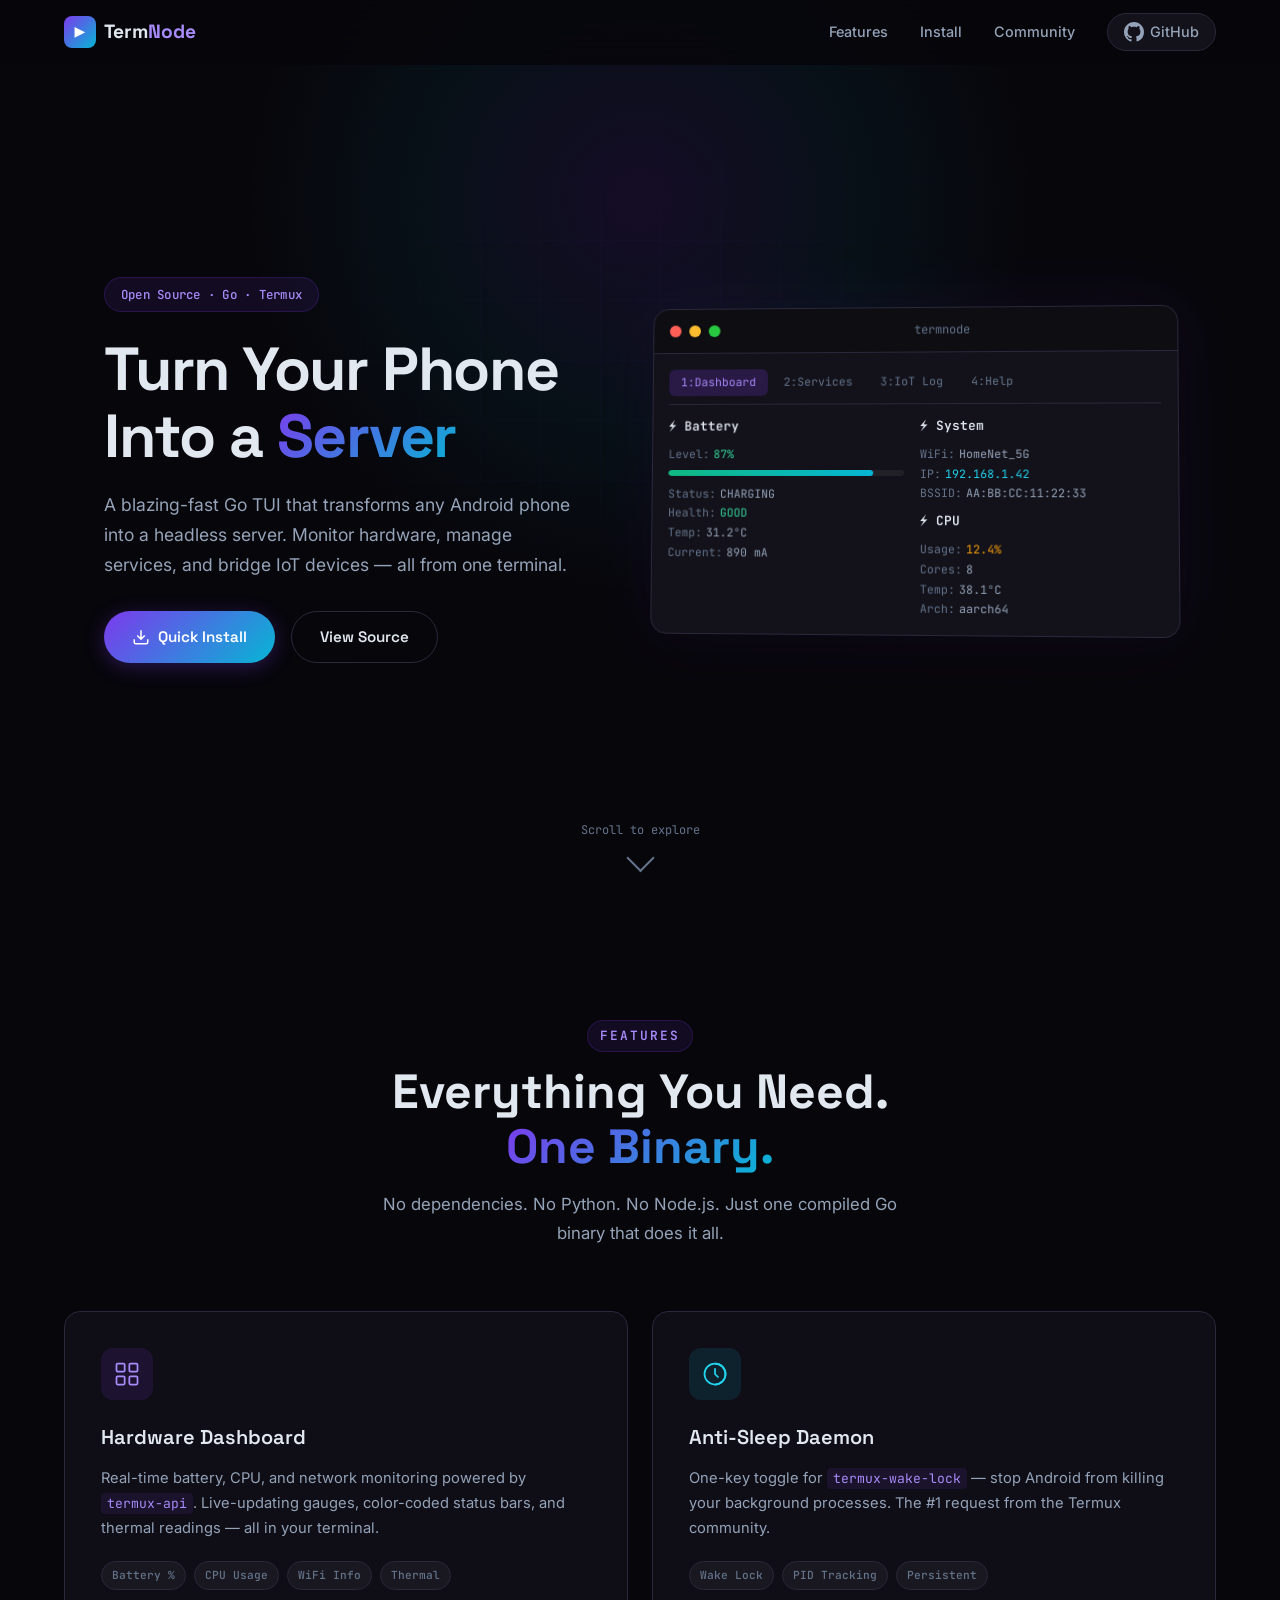
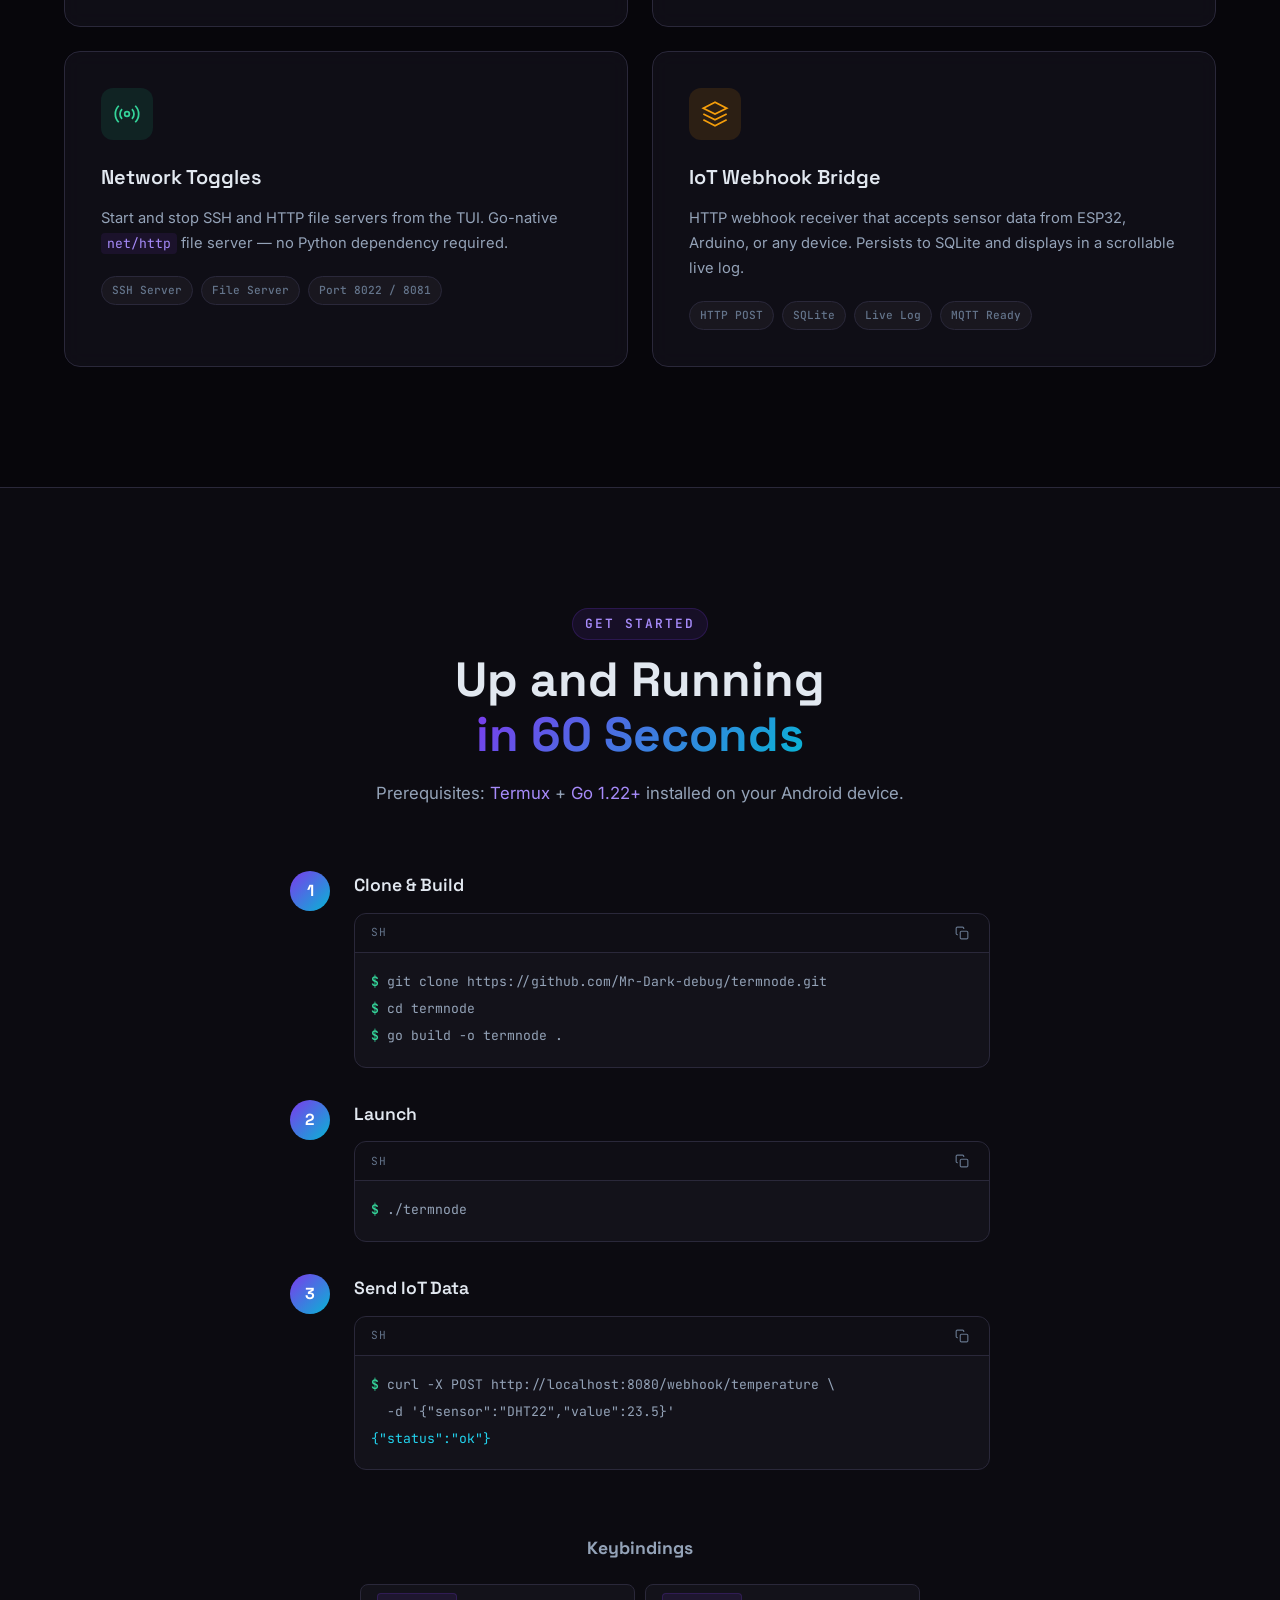
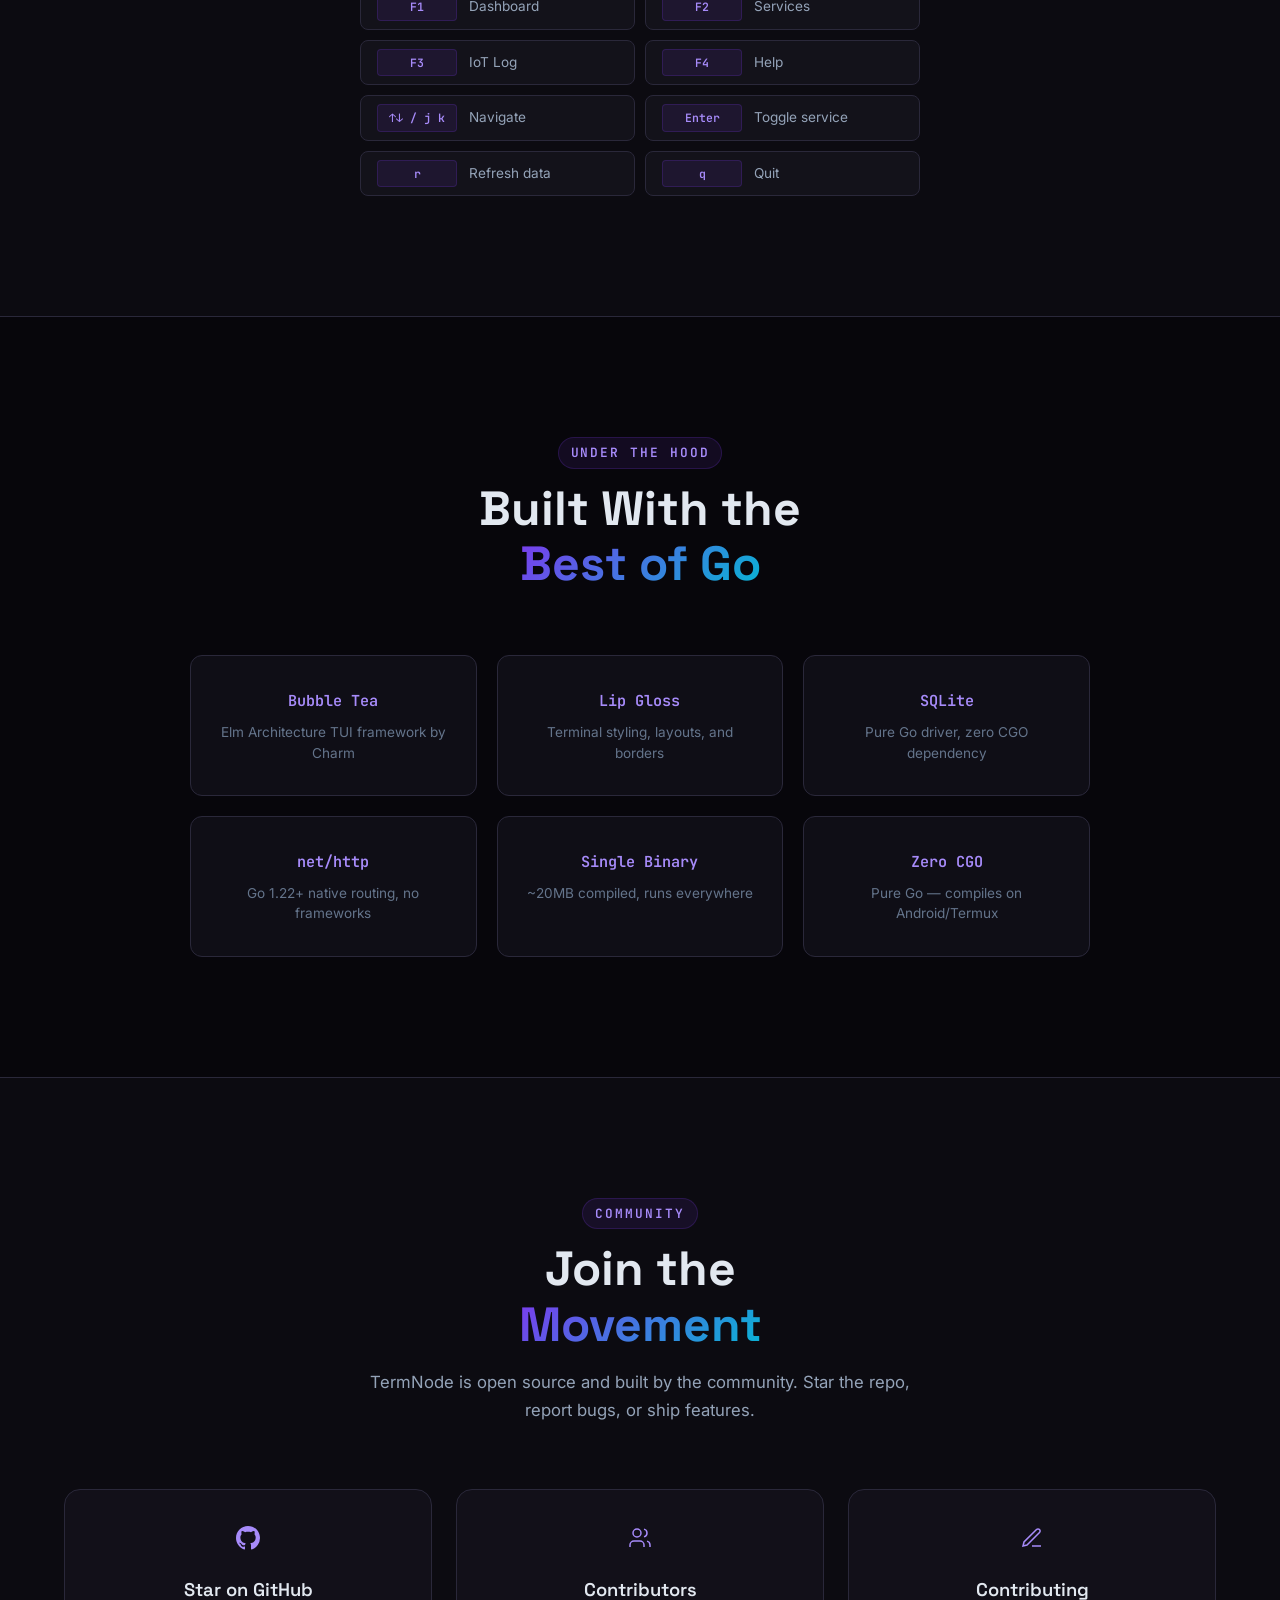
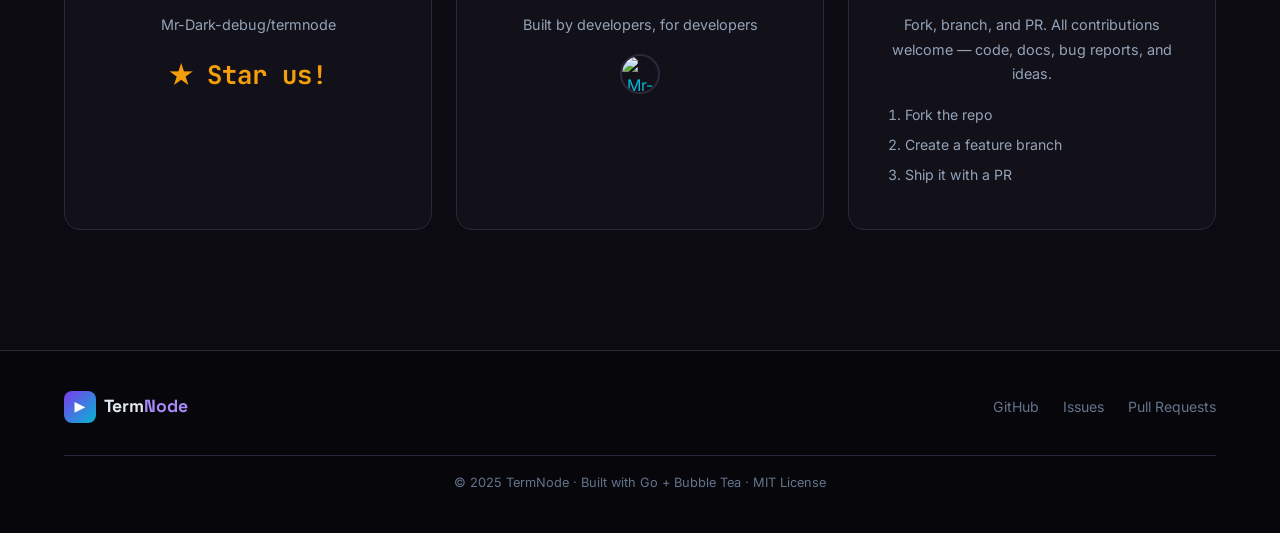
==== index.html @ ffa3f6af "Initial commit: TermNode - Android system monitor with TUI dashboard Co-Authored-By: Claude Opus 4.6" ====
<!DOCTYPE html>
<html lang="en">
<head>
    <meta charset="UTF-8">
    <meta name="viewport" content="width=device-width, initial-scale=1.0">
    <title>TermNode — Turn Your Phone Into a Server</title>
    <meta name="description" content="A blazing-fast Go TUI that turns any Android phone into a headless server. Monitor hardware, manage services, and bridge IoT devices — all from one terminal.">
    <meta property="og:title" content="TermNode — Turn Your Phone Into a Server">
    <meta property="og:description" content="A blazing-fast Go TUI for headless Android management in Termux">
    <meta property="og:type" content="website">
    <meta name="twitter:card" content="summary_large_image">
    <meta name="twitter:title" content="TermNode">
    <meta name="twitter:description" content="Turn your Android phone into a headless server with a gorgeous terminal UI">
    <link rel="icon" href="data:image/svg+xml,<svg xmlns='http://www.w3.org/2000/svg' viewBox='0 0 100 100'><text y='.9em' font-size='90'>&#9654;</text></svg>">
    <link rel="preconnect" href="https://fonts.googleapis.com">
    <link rel="preconnect" href="https://fonts.gstatic.com" crossorigin>
    <link href="https://fonts.googleapis.com/css2?family=JetBrains+Mono:wght@400;500;600;700&family=Space+Grotesk:wght@400;500;600;700&family=Inter:wght@400;500;600&display=swap" rel="stylesheet">
    <link rel="stylesheet" href="website/style.css">
</head>
<body>

<!-- ═══════════════ NAV ═══════════════ -->
<nav class="nav" id="nav">
    <div class="nav-inner">
        <a href="#" class="nav-logo">
            <span class="logo-icon">&#9654;</span>
            <span class="logo-text">Term<span class="accent">Node</span></span>
        </a>
        <div class="nav-links" id="navLinks">
            <a href="#features">Features</a>
            <a href="#install">Install</a>
            <a href="#community">Community</a>
            <a href="https://github.com/Mr-Dark-debug/termnode" target="_blank" rel="noopener" class="nav-gh">
                <svg width="20" height="20" viewBox="0 0 24 24" fill="currentColor"><path d="M12 0C5.37 0 0 5.37 0 12c0 5.31 3.435 9.795 8.205 11.385.6.105.825-.255.825-.57 0-.285-.015-1.23-.015-2.235-3.015.555-3.795-.735-4.035-1.41-.135-.345-.72-1.41-1.23-1.695-.42-.225-1.02-.78-.015-.795.945-.015 1.62.87 1.845 1.23 1.08 1.815 2.805 1.305 3.495.99.105-.78.42-1.305.765-1.605-2.67-.3-5.46-1.335-5.46-5.925 0-1.305.465-2.385 1.23-3.225-.12-.3-.54-1.53.12-3.18 0 0 1.005-.315 3.3 1.23.96-.27 1.98-.405 3-.405s2.04.135 3 .405c2.295-1.56 3.3-1.23 3.3-1.23.66 1.65.24 2.88.12 3.18.765.84 1.23 1.905 1.23 3.225 0 4.605-2.805 5.625-5.475 5.925.435.375.81 1.095.81 2.22 0 1.605-.015 2.895-.015 3.3 0 .315.225.69.825.57A12.02 12.02 0 0024 12c0-6.63-5.37-12-12-12z"/></svg>
                <span>GitHub</span>
            </a>
        </div>
        <button class="nav-toggle" id="navToggle" aria-label="Toggle menu">
            <span></span><span></span><span></span>
        </button>
    </div>
</nav>

<!-- ═══════════════ HERO ═══════════════ -->
<section class="hero" id="hero">
    <div class="hero-glow"></div>
    <div class="hero-grid"></div>
    <div class="container hero-inner">
        <div class="hero-text">
            <div class="hero-badge">Open Source &middot; Go &middot; Termux</div>
            <h1>Turn Your Phone<br>Into a <span class="gradient-text">Server</span></h1>
            <p class="hero-sub">A blazing-fast Go TUI that transforms any Android phone into a headless server. Monitor hardware, manage services, and bridge IoT devices — all from one terminal.</p>
            <div class="hero-actions">
                <a href="#install" class="btn btn-primary">
                    <svg width="18" height="18" viewBox="0 0 24 24" fill="none" stroke="currentColor" stroke-width="2"><path d="M21 15v4a2 2 0 01-2 2H5a2 2 0 01-2-2v-4M7 10l5 5 5-5M12 15V3"/></svg>
                    Quick Install
                </a>
                <a href="https://github.com/Mr-Dark-debug/termnode" target="_blank" rel="noopener" class="btn btn-ghost">
                    View Source
                </a>
            </div>
        </div>
        <div class="hero-terminal">
            <div class="terminal">
                <div class="terminal-bar">
                    <span class="terminal-dot dot-red"></span>
                    <span class="terminal-dot dot-yellow"></span>
                    <span class="terminal-dot dot-green"></span>
                    <span class="terminal-title">termnode</span>
                </div>
                <div class="terminal-body" id="termBody">
                    <div class="term-line term-tabs">
                        <span class="tab active">1:Dashboard</span>
                        <span class="tab">2:Services</span>
                        <span class="tab">3:IoT Log</span>
                        <span class="tab">4:Help</span>
                    </div>
                    <div class="term-separator"></div>
                    <div class="term-panels">
                        <div class="term-panel term-panel-left">
                            <div class="term-panel-title">&#9889; Battery</div>
                            <div class="term-row"><span class="term-label">Level:</span><span class="term-val term-green"> 87%</span></div>
                            <div class="term-bar-visual">
                                <span class="bar-filled bar-green" style="width:87%"></span>
                            </div>
                            <div class="term-row"><span class="term-label">Status:</span><span class="term-val"> CHARGING</span></div>
                            <div class="term-row"><span class="term-label">Health:</span><span class="term-val term-green"> GOOD</span></div>
                            <div class="term-row"><span class="term-label">Temp:</span><span class="term-val"> 31.2&deg;C</span></div>
                            <div class="term-row"><span class="term-label">Current:</span><span class="term-val"> 890 mA</span></div>
                        </div>
                        <div class="term-panel term-panel-right">
                            <div class="term-panel-title">&#9889; System</div>
                            <div class="term-row"><span class="term-label">WiFi:</span><span class="term-val"> HomeNet_5G</span></div>
                            <div class="term-row"><span class="term-label">IP:</span><span class="term-val term-cyan"> 192.168.1.42</span></div>
                            <div class="term-row"><span class="term-label">BSSID:</span><span class="term-val"> AA:BB:CC:11:22:33</span></div>
                            <div class="term-panel-title" style="margin-top:8px">&#9889; CPU</div>
                            <div class="term-row"><span class="term-label">Usage:</span><span class="term-val term-yellow"> 12.4%</span></div>
                            <div class="term-row"><span class="term-label">Cores:</span><span class="term-val"> 8</span></div>
                            <div class="term-row"><span class="term-label">Temp:</span><span class="term-val"> 38.1&deg;C</span></div>
                            <div class="term-row"><span class="term-label">Arch:</span><span class="term-val"> aarch64</span></div>
                        </div>
                    </div>
                </div>
            </div>
        </div>
    </div>
    <div class="hero-scroll">
        <span>Scroll to explore</span>
        <div class="scroll-arrow"></div>
    </div>
</section>

<!-- ═══════════════ FEATURES ═══════════════ -->
<section class="features" id="features">
    <div class="container">
        <div class="section-header reveal">
            <span class="overline">Features</span>
            <h2>Everything You Need.<br><span class="gradient-text">One Binary.</span></h2>
            <p class="section-sub">No dependencies. No Python. No Node.js. Just one compiled Go binary that does it all.</p>
        </div>
        <div class="features-grid">

            <div class="feature-card reveal">
                <div class="feature-icon icon-dashboard">
                    <svg width="28" height="28" viewBox="0 0 24 24" fill="none" stroke="currentColor" stroke-width="1.5"><rect x="3" y="3" width="7" height="7" rx="1"/><rect x="14" y="3" width="7" height="7" rx="1"/><rect x="3" y="14" width="7" height="7" rx="1"/><rect x="14" y="14" width="7" height="7" rx="1"/></svg>
                </div>
                <h3>Hardware Dashboard</h3>
                <p>Real-time battery, CPU, and network monitoring powered by <code>termux-api</code>. Live-updating gauges, color-coded status bars, and thermal readings — all in your terminal.</p>
                <div class="feature-tags">
                    <span>Battery %</span>
                    <span>CPU Usage</span>
                    <span>WiFi Info</span>
                    <span>Thermal</span>
                </div>
            </div>

            <div class="feature-card reveal">
                <div class="feature-icon icon-sleep">
                    <svg width="28" height="28" viewBox="0 0 24 24" fill="none" stroke="currentColor" stroke-width="1.5"><circle cx="12" cy="12" r="9"/><path d="M12 3a9 9 0 010 18 9 9 0 000-18"/><path d="M12 7v5l3 3"/></svg>
                </div>
                <h3>Anti-Sleep Daemon</h3>
                <p>One-key toggle for <code>termux-wake-lock</code> — stop Android from killing your background processes. The #1 request from the Termux community.</p>
                <div class="feature-tags">
                    <span>Wake Lock</span>
                    <span>PID Tracking</span>
                    <span>Persistent</span>
                </div>
            </div>

            <div class="feature-card reveal">
                <div class="feature-icon icon-network">
                    <svg width="28" height="28" viewBox="0 0 24 24" fill="none" stroke="currentColor" stroke-width="1.5"><circle cx="12" cy="12" r="2"/><path d="M16.24 7.76a6 6 0 010 8.49M7.76 16.24a6 6 0 010-8.49"/><path d="M19.07 4.93a10 10 0 010 14.14M4.93 19.07a10 10 0 010-14.14"/></svg>
                </div>
                <h3>Network Toggles</h3>
                <p>Start and stop SSH and HTTP file servers from the TUI. Go-native <code>net/http</code> file server — no Python dependency required.</p>
                <div class="feature-tags">
                    <span>SSH Server</span>
                    <span>File Server</span>
                    <span>Port 8022 / 8081</span>
                </div>
            </div>

            <div class="feature-card reveal">
                <div class="feature-icon icon-iot">
                    <svg width="28" height="28" viewBox="0 0 24 24" fill="none" stroke="currentColor" stroke-width="1.5"><path d="M12 2L2 7l10 5 10-5-10-5z"/><path d="M2 17l10 5 10-5"/><path d="M2 12l10 5 10-5"/></svg>
                </div>
                <h3>IoT Webhook Bridge</h3>
                <p>HTTP webhook receiver that accepts sensor data from ESP32, Arduino, or any device. Persists to SQLite and displays in a scrollable live log.</p>
                <div class="feature-tags">
                    <span>HTTP POST</span>
                    <span>SQLite</span>
                    <span>Live Log</span>
                    <span>MQTT Ready</span>
                </div>
            </div>

        </div>
    </div>
</section>

<!-- ═══════════════ INSTALL ═══════════════ -->
<section class="install" id="install">
    <div class="container">
        <div class="section-header reveal">
            <span class="overline">Get Started</span>
            <h2>Up and Running<br><span class="gradient-text">in 60 Seconds</span></h2>
            <p class="section-sub">Prerequisites: <a href="https://termux.dev" target="_blank" rel="noopener">Termux</a> + <a href="https://go.dev/dl/" target="_blank" rel="noopener">Go 1.22+</a> installed on your Android device.</p>
        </div>

        <div class="install-grid reveal">
            <div class="install-step">
                <div class="step-number">1</div>
                <div class="step-content">
                    <h4>Clone &amp; Build</h4>
                    <div class="code-block">
                        <div class="code-header">
                            <span class="code-lang">sh</span>
                            <button class="code-copy" data-code="git clone https://github.com/Mr-Dark-debug/termnode.git
cd termnode
go build -o termnode ." aria-label="Copy command">
                                <svg width="14" height="14" viewBox="0 0 24 24" fill="none" stroke="currentColor" stroke-width="2"><rect x="9" y="9" width="13" height="13" rx="2"/><path d="M5 15H4a2 2 0 01-2-2V4a2 2 0 012-2h9a2 2 0 012 2v1"/></svg>
                            </button>
                        </div>
                        <pre><code><span class="prompt">$</span> git clone https://github.com/Mr-Dark-debug/termnode.git
<span class="prompt">$</span> cd termnode
<span class="prompt">$</span> go build -o termnode .</code></pre>
                    </div>
                </div>
            </div>

            <div class="install-step">
                <div class="step-number">2</div>
                <div class="step-content">
                    <h4>Launch</h4>
                    <div class="code-block">
                        <div class="code-header">
                            <span class="code-lang">sh</span>
                            <button class="code-copy" data-code="./termnode" aria-label="Copy command">
                                <svg width="14" height="14" viewBox="0 0 24 24" fill="none" stroke="currentColor" stroke-width="2"><rect x="9" y="9" width="13" height="13" rx="2"/><path d="M5 15H4a2 2 0 01-2-2V4a2 2 0 012-2h9a2 2 0 012 2v1"/></svg>
                            </button>
                        </div>
                        <pre><code><span class="prompt">$</span> ./termnode</code></pre>
                    </div>
                </div>
            </div>

            <div class="install-step">
                <div class="step-number">3</div>
                <div class="step-content">
                    <h4>Send IoT Data</h4>
                    <div class="code-block">
                        <div class="code-header">
                            <span class="code-lang">sh</span>
                            <button class="code-copy" data-code="curl -X POST http://localhost:8080/webhook/temperature \
  -d '{&quot;sensor&quot;:&quot;DHT22&quot;,&quot;value&quot;:23.5}'" aria-label="Copy command">
                                <svg width="14" height="14" viewBox="0 0 24 24" fill="none" stroke="currentColor" stroke-width="2"><rect x="9" y="9" width="13" height="13" rx="2"/><path d="M5 15H4a2 2 0 01-2-2V4a2 2 0 012-2h9a2 2 0 012 2v1"/></svg>
                            </button>
                        </div>
                        <pre><code><span class="prompt">$</span> curl -X POST http://localhost:8080/webhook/temperature \
  -d '{"sensor":"DHT22","value":23.5}'
<span class="output">{"status":"ok"}</span></code></pre>
                    </div>
                </div>
            </div>
        </div>

        <div class="keybind-table reveal">
            <h4>Keybindings</h4>
            <div class="keybind-grid">
                <div class="keybind-row"><kbd>F1</kbd><span>Dashboard</span></div>
                <div class="keybind-row"><kbd>F2</kbd><span>Services</span></div>
                <div class="keybind-row"><kbd>F3</kbd><span>IoT Log</span></div>
                <div class="keybind-row"><kbd>F4</kbd><span>Help</span></div>
                <div class="keybind-row"><kbd>&uarr;&darr; / j k</kbd><span>Navigate</span></div>
                <div class="keybind-row"><kbd>Enter</kbd><span>Toggle service</span></div>
                <div class="keybind-row"><kbd>r</kbd><span>Refresh data</span></div>
                <div class="keybind-row"><kbd>q</kbd><span>Quit</span></div>
            </div>
        </div>
    </div>
</section>

<!-- ═══════════════ ARCHITECTURE ═══════════════ -->
<section class="architecture" id="architecture">
    <div class="container">
        <div class="section-header reveal">
            <span class="overline">Under the Hood</span>
            <h2>Built With the<br><span class="gradient-text">Best of Go</span></h2>
        </div>
        <div class="tech-grid reveal">
            <div class="tech-card">
                <div class="tech-name">Bubble Tea</div>
                <div class="tech-desc">Elm Architecture TUI framework by Charm</div>
            </div>
            <div class="tech-card">
                <div class="tech-name">Lip Gloss</div>
                <div class="tech-desc">Terminal styling, layouts, and borders</div>
            </div>
            <div class="tech-card">
                <div class="tech-name">SQLite</div>
                <div class="tech-desc">Pure Go driver, zero CGO dependency</div>
            </div>
            <div class="tech-card">
                <div class="tech-name">net/http</div>
                <div class="tech-desc">Go 1.22+ native routing, no frameworks</div>
            </div>
            <div class="tech-card">
                <div class="tech-name">Single Binary</div>
                <div class="tech-desc">~20MB compiled, runs everywhere</div>
            </div>
            <div class="tech-card">
                <div class="tech-name">Zero CGO</div>
                <div class="tech-desc">Pure Go — compiles on Android/Termux</div>
            </div>
        </div>
    </div>
</section>

<!-- ═══════════════ COMMUNITY ═══════════════ -->
<section class="community" id="community">
    <div class="container">
        <div class="section-header reveal">
            <span class="overline">Community</span>
            <h2>Join the<br><span class="gradient-text">Movement</span></h2>
            <p class="section-sub">TermNode is open source and built by the community. Star the repo, report bugs, or ship features.</p>
        </div>
        <div class="community-grid reveal">
            <a href="https://github.com/Mr-Dark-debug/termnode" target="_blank" rel="noopener" class="community-card">
                <svg width="24" height="24" viewBox="0 0 24 24" fill="currentColor"><path d="M12 0C5.37 0 0 5.37 0 12c0 5.31 3.435 9.795 8.205 11.385.6.105.825-.255.825-.57 0-.285-.015-1.23-.015-2.235-3.015.555-3.795-.735-4.035-1.41-.135-.345-.72-1.41-1.23-1.695-.42-.225-1.02-.78-.015-.795.945-.015 1.62.87 1.845 1.23 1.08 1.815 2.805 1.305 3.495.99.105-.78.42-1.305.765-1.605-2.67-.3-5.46-1.335-5.46-5.925 0-1.305.465-2.385 1.23-3.225-.12-.3-.54-1.53.12-3.18 0 0 1.005-.315 3.3 1.23.96-.27 1.98-.405 3-.405s2.04.135 3 .405c2.295-1.56 3.3-1.23 3.3-1.23.66 1.65.24 2.88.12 3.18.765.84 1.23 1.905 1.23 3.225 0 4.605-2.805 5.625-5.475 5.925.435.375.81 1.095.81 2.22 0 1.605-.015 2.895-.015 3.3 0 .315.225.69.825.57A12.02 12.02 0 0024 12c0-6.63-5.37-12-12-12z"/></svg>
                <h4>Star on GitHub</h4>
                <p>Mr-Dark-debug/termnode</p>
                <div class="community-stars" id="starCount">Loading...</div>
            </a>
            <div class="community-card">
                <svg width="24" height="24" viewBox="0 0 24 24" fill="none" stroke="currentColor" stroke-width="1.5"><path d="M16 21v-2a4 4 0 00-4-4H6a4 4 0 00-4 4v2"/><circle cx="9" cy="7" r="4"/><path d="M22 21v-2a4 4 0 00-3-3.87M16 3.13a4 4 0 010 7.75"/></svg>
                <h4>Contributors</h4>
                <p>Built by developers, for developers</p>
                <div class="contributor-avatars" id="contributors">
                    <a href="https://github.com/Mr-Dark-debug" target="_blank" rel="noopener" class="contributor-avatar">
                        <img src="https://github.com/Mr-Dark-debug.png?size=48" alt="Mr-Dark-debug" width="40" height="40" loading="lazy">
                    </a>
                </div>
            </div>
            <div class="community-card">
                <svg width="24" height="24" viewBox="0 0 24 24" fill="none" stroke="currentColor" stroke-width="1.5"><path d="M12 20h9M16.5 3.5a2.121 2.121 0 013 3L7 19l-4 1 1-4L16.5 3.5z"/></svg>
                <h4>Contributing</h4>
                <p>Fork, branch, and PR. All contributions welcome — code, docs, bug reports, and ideas.</p>
                <ol class="contrib-steps">
                    <li>Fork the repo</li>
                    <li>Create a feature branch</li>
                    <li>Ship it with a PR</li>
                </ol>
            </div>
        </div>
    </div>
</section>

<!-- ═══════════════ FOOTER ═══════════════ -->
<footer class="footer">
    <div class="container footer-inner">
        <div class="footer-brand">
            <span class="logo-icon">&#9654;</span>
            <span class="logo-text">Term<span class="accent">Node</span></span>
        </div>
        <div class="footer-links">
            <a href="https://github.com/Mr-Dark-debug/termnode" target="_blank" rel="noopener">GitHub</a>
            <a href="https://github.com/Mr-Dark-debug/termnode/issues" target="_blank" rel="noopener">Issues</a>
            <a href="https://github.com/Mr-Dark-debug/termnode/pulls" target="_blank" rel="noopener">Pull Requests</a>
        </div>
        <div class="footer-copy">
            &copy; 2025 TermNode &middot; Built with Go + Bubble Tea &middot; MIT License
        </div>
    </div>
</footer>

<script src="website/app.js"></script>
</body>
</html>
---- website/style.css ----
/* ═══════════════════════════════════════════
   TermNode — Premium Marketing Stylesheet
   Charm.sh-inspired dark neon aesthetic
   ═══════════════════════════════════════════ */

/* ── Custom Properties ── */
:root {
    --bg-deep:    #07060b;
    --bg:         #0c0b11;
    --bg-surface: #13121a;
    --bg-card:    #18172280;
    --border:     #2a283a;

    --violet:      #7C3AED;
    --violet-light:#A78BFA;
    --violet-dark: #5B21B6;
    --cyan:        #06B6D4;
    --cyan-light:  #22D3EE;
    --green:       #10B981;
    --green-light: #34D399;
    --yellow:      #F59E0B;
    --red:         #EF4444;
    --pink:        #EC4899;

    --text:        #E2E8F0;
    --text-muted:  #94A3B8;
    --text-dim:    #64748B;

    --font-heading: 'Space Grotesk', system-ui, -apple-system, sans-serif;
    --font-body:    'Inter', system-ui, -apple-system, sans-serif;
    --font-mono:    'JetBrains Mono', 'Fira Code', 'Cascadia Code', monospace;

    --radius-sm:  8px;
    --radius-md:  12px;
    --radius-lg:  16px;
    --radius-xl:  24px;

    --glow-violet: 0 0 40px rgba(124, 58, 237, 0.15);
    --glow-cyan:   0 0 40px rgba(6, 182, 212, 0.15);
}

/* ── Reset ── */
*, *::before, *::after { margin: 0; padding: 0; box-sizing: border-box; }

html {
    scroll-behavior: smooth;
    -webkit-text-size-adjust: 100%;
    font-size: 16px;
}

body {
    font-family: var(--font-body);
    background: var(--bg-deep);
    color: var(--text);
    line-height: 1.7;
    overflow-x: hidden;
    -webkit-font-smoothing: antialiased;
    -moz-osx-font-smoothing: grayscale;
}

a { color: var(--cyan); text-decoration: none; transition: color 0.2s; }
a:hover { color: var(--cyan-light); }

img { max-width: 100%; display: block; }

/* ── Utility ── */
.container {
    max-width: 1200px;
    margin: 0 auto;
    padding: 0 24px;
}

.gradient-text {
    background: linear-gradient(135deg, var(--violet), var(--cyan));
    -webkit-background-clip: text;
    -webkit-text-fill-color: transparent;
    background-clip: text;
}

.overline {
    display: inline-block;
    font-family: var(--font-mono);
    font-size: 0.8rem;
    font-weight: 600;
    letter-spacing: 0.15em;
    text-transform: uppercase;
    color: var(--violet-light);
    margin-bottom: 12px;
    padding: 4px 12px;
    background: rgba(124, 58, 237, 0.1);
    border: 1px solid rgba(124, 58, 237, 0.2);
    border-radius: 100px;
}

.section-header {
    text-align: center;
    max-width: 640px;
    margin: 0 auto 64px;
}

.section-header h2 {
    font-family: var(--font-heading);
    font-size: clamp(2rem, 5vw, 3rem);
    font-weight: 700;
    line-height: 1.15;
    margin-bottom: 16px;
}

.section-sub {
    color: var(--text-muted);
    font-size: 1.05rem;
    max-width: 540px;
    margin: 0 auto;
}

.section-sub a { color: var(--violet-light); }
.section-sub a:hover { color: var(--violet); }

.accent { color: var(--violet-light); }

/* ── Buttons ── */
.btn {
    display: inline-flex;
    align-items: center;
    gap: 8px;
    font-family: var(--font-heading);
    font-weight: 600;
    font-size: 0.95rem;
    padding: 12px 28px;
    border-radius: 100px;
    border: none;
    cursor: pointer;
    transition: all 0.25s ease;
    text-decoration: none;
}

.btn-primary {
    background: linear-gradient(135deg, var(--violet), var(--cyan));
    color: #fff;
    box-shadow: 0 4px 20px rgba(124, 58, 237, 0.3);
}

.btn-primary:hover {
    transform: translateY(-2px);
    box-shadow: 0 8px 30px rgba(124, 58, 237, 0.4);
    color: #fff;
}

.btn-ghost {
    background: transparent;
    color: var(--text);
    border: 1px solid var(--border);
}

.btn-ghost:hover {
    border-color: var(--violet-light);
    color: var(--violet-light);
    transform: translateY(-2px);
}

/* ═══════════ NAV ═══════════ */
.nav {
    position: fixed;
    top: 0;
    left: 0;
    right: 0;
    z-index: 1000;
    background: rgba(7, 6, 11, 0.8);
    backdrop-filter: blur(20px);
    -webkit-backdrop-filter: blur(20px);
    border-bottom: 1px solid transparent;
    transition: border-color 0.3s, background 0.3s;
}

.nav.scrolled {
    border-bottom-color: var(--border);
    background: rgba(7, 6, 11, 0.95);
}

.nav-inner {
    max-width: 1200px;
    margin: 0 auto;
    padding: 0 24px;
    height: 64px;
    display: flex;
    align-items: center;
    justify-content: space-between;
}

.nav-logo {
    display: flex;
    align-items: center;
    gap: 8px;
    font-family: var(--font-heading);
    font-weight: 700;
    font-size: 1.2rem;
    color: var(--text);
    text-decoration: none;
}

.logo-icon {
    display: inline-flex;
    align-items: center;
    justify-content: center;
    width: 32px;
    height: 32px;
    background: linear-gradient(135deg, var(--violet), var(--cyan));
    border-radius: var(--radius-sm);
    font-size: 14px;
    color: #fff;
}

.nav-links {
    display: flex;
    align-items: center;
    gap: 32px;
}

.nav-links a {
    color: var(--text-muted);
    font-size: 0.9rem;
    font-weight: 500;
    transition: color 0.2s;
}

.nav-links a:hover { color: var(--text); }

.nav-gh {
    display: inline-flex;
    align-items: center;
    gap: 6px;
    background: var(--bg-surface);
    border: 1px solid var(--border);
    padding: 6px 16px;
    border-radius: 100px;
    color: var(--text-muted) !important;
    transition: all 0.2s;
}

.nav-gh:hover {
    border-color: var(--violet-light);
    color: var(--text) !important;
}

.nav-toggle {
    display: none;
    flex-direction: column;
    gap: 5px;
    background: none;
    border: none;
    cursor: pointer;
    padding: 4px;
}

.nav-toggle span {
    display: block;
    width: 22px;
    height: 2px;
    background: var(--text);
    border-radius: 2px;
    transition: all 0.3s;
}

/* ═══════════ HERO ═══════════ */
.hero {
    position: relative;
    min-height: 100vh;
    display: flex;
    align-items: center;
    padding: 100px 0 60px;
    overflow: hidden;
}

.hero-glow {
    position: absolute;
    top: -200px;
    left: 50%;
    transform: translateX(-50%);
    width: 800px;
    height: 800px;
    background: radial-gradient(circle, rgba(124, 58, 237, 0.12) 0%, rgba(6, 182, 212, 0.06) 40%, transparent 70%);
    pointer-events: none;
}

.hero-grid {
    position: absolute;
    inset: 0;
    background-image:
        linear-gradient(rgba(124, 58, 237, 0.03) 1px, transparent 1px),
        linear-gradient(90deg, rgba(124, 58, 237, 0.03) 1px, transparent 1px);
    background-size: 60px 60px;
    mask-image: radial-gradient(ellipse 60% 60% at 50% 40%, black 20%, transparent 70%);
    -webkit-mask-image: radial-gradient(ellipse 60% 60% at 50% 40%, black 20%, transparent 70%);
    pointer-events: none;
}

.hero-inner {
    display: grid;
    grid-template-columns: 1fr 1.1fr;
    gap: 64px;
    align-items: center;
    position: relative;
    z-index: 1;
}

.hero-badge {
    display: inline-block;
    font-family: var(--font-mono);
    font-size: 0.78rem;
    font-weight: 500;
    color: var(--violet-light);
    background: rgba(124, 58, 237, 0.1);
    border: 1px solid rgba(124, 58, 237, 0.2);
    border-radius: 100px;
    padding: 6px 16px;
    margin-bottom: 24px;
    letter-spacing: 0.02em;
}

.hero-text h1 {
    font-family: var(--font-heading);
    font-size: clamp(2.4rem, 5.5vw, 3.8rem);
    font-weight: 700;
    line-height: 1.1;
    margin-bottom: 20px;
    letter-spacing: -0.02em;
}

.hero-sub {
    color: var(--text-muted);
    font-size: 1.1rem;
    line-height: 1.7;
    margin-bottom: 32px;
    max-width: 480px;
}

.hero-actions {
    display: flex;
    gap: 16px;
    flex-wrap: wrap;
}

/* ── Terminal Mockup ── */
.hero-terminal {
    perspective: 1000px;
}

.terminal {
    background: var(--bg-surface);
    border: 1px solid var(--border);
    border-radius: var(--radius-lg);
    overflow: hidden;
    box-shadow:
        0 0 60px rgba(124, 58, 237, 0.08),
        0 20px 60px rgba(0, 0, 0, 0.4);
    transform: rotateY(-3deg) rotateX(2deg);
    transition: transform 0.4s ease;
}

.terminal:hover {
    transform: rotateY(0deg) rotateX(0deg);
}

.terminal-bar {
    display: flex;
    align-items: center;
    gap: 8px;
    padding: 12px 16px;
    background: rgba(0, 0, 0, 0.3);
    border-bottom: 1px solid var(--border);
}

.terminal-dot {
    width: 12px;
    height: 12px;
    border-radius: 50%;
}

.dot-red   { background: #FF5F57; }
.dot-yellow { background: #FEBC2E; }
.dot-green  { background: #28C840; }

.terminal-title {
    flex: 1;
    text-align: center;
    font-family: var(--font-mono);
    font-size: 0.75rem;
    color: var(--text-dim);
}

.terminal-body {
    padding: 16px;
    font-family: var(--font-mono);
    font-size: 0.78rem;
    line-height: 1.6;
    min-height: 260px;
}

.term-tabs {
    display: flex;
    gap: 4px;
    margin-bottom: 8px;
}

.term-tabs .tab {
    padding: 4px 12px;
    border-radius: 6px;
    color: var(--text-dim);
    font-size: 0.72rem;
}

.term-tabs .tab.active {
    background: rgba(124, 58, 237, 0.2);
    color: var(--violet-light);
}

.term-separator {
    height: 1px;
    background: var(--border);
    margin: 8px 0 12px;
}

.term-panels {
    display: grid;
    grid-template-columns: 1fr 1fr;
    gap: 16px;
}

.term-panel-title {
    font-weight: 600;
    color: var(--text);
    margin-bottom: 8px;
    font-size: 0.8rem;
}

.term-row {
    display: flex;
    gap: 4px;
    font-size: 0.72rem;
    line-height: 1.7;
}

.term-label { color: var(--text-dim); }
.term-val   { color: var(--text-muted); }
.term-green { color: var(--green-light); }
.term-cyan  { color: var(--cyan-light); }
.term-yellow { color: var(--yellow); }

.term-bar-visual {
    height: 6px;
    background: rgba(255, 255, 255, 0.06);
    border-radius: 3px;
    margin: 6px 0 8px;
    overflow: hidden;
}

.bar-filled {
    display: block;
    height: 100%;
    border-radius: 3px;
}

.bar-green { background: linear-gradient(90deg, var(--green), var(--cyan)); }

/* Hero scroll indicator */
.hero-scroll {
    position: absolute;
    bottom: 32px;
    left: 50%;
    transform: translateX(-50%);
    display: flex;
    flex-direction: column;
    align-items: center;
    gap: 8px;
    color: var(--text-dim);
    font-size: 0.75rem;
    font-family: var(--font-mono);
    animation: float 3s ease-in-out infinite;
}

.scroll-arrow {
    width: 20px;
    height: 20px;
    border-right: 2px solid var(--text-dim);
    border-bottom: 2px solid var(--text-dim);
    transform: rotate(45deg);
    animation: scrollBounce 2s ease-in-out infinite;
}

@keyframes float {
    0%, 100% { transform: translateX(-50%) translateY(0); }
    50% { transform: translateX(-50%) translateY(-8px); }
}

@keyframes scrollBounce {
    0%, 100% { opacity: 0.4; transform: rotate(45deg) translateY(0); }
    50% { opacity: 1; transform: rotate(45deg) translateY(4px); }
}

/* ═══════════ FEATURES ═══════════ */
.features {
    padding: 120px 0;
    position: relative;
}

.features-grid {
    display: grid;
    grid-template-columns: repeat(2, 1fr);
    gap: 24px;
}

.feature-card {
    background: var(--bg-card);
    border: 1px solid var(--border);
    border-radius: var(--radius-lg);
    padding: 36px;
    transition: all 0.3s ease;
    backdrop-filter: blur(10px);
    position: relative;
    overflow: hidden;
}

.feature-card::before {
    content: '';
    position: absolute;
    top: 0;
    left: 0;
    right: 0;
    height: 1px;
    background: linear-gradient(90deg, transparent, var(--violet-light), transparent);
    opacity: 0;
    transition: opacity 0.3s;
}

.feature-card:hover {
    border-color: rgba(124, 58, 237, 0.3);
    transform: translateY(-4px);
    box-shadow: var(--glow-violet);
}

.feature-card:hover::before { opacity: 1; }

.feature-icon {
    width: 52px;
    height: 52px;
    border-radius: var(--radius-md);
    display: flex;
    align-items: center;
    justify-content: center;
    margin-bottom: 20px;
}

.icon-dashboard { background: rgba(124, 58, 237, 0.12); color: var(--violet-light); }
.icon-sleep      { background: rgba(6, 182, 212, 0.12);  color: var(--cyan-light); }
.icon-network    { background: rgba(16, 185, 129, 0.12); color: var(--green-light); }
.icon-iot        { background: rgba(245, 158, 11, 0.12); color: var(--yellow); }

.feature-card h3 {
    font-family: var(--font-heading);
    font-size: 1.25rem;
    font-weight: 600;
    margin-bottom: 12px;
}

.feature-card p {
    color: var(--text-muted);
    font-size: 0.92rem;
    line-height: 1.7;
    margin-bottom: 20px;
}

.feature-card code {
    font-family: var(--font-mono);
    font-size: 0.82rem;
    background: rgba(124, 58, 237, 0.1);
    color: var(--violet-light);
    padding: 2px 6px;
    border-radius: 4px;
}

.feature-tags {
    display: flex;
    flex-wrap: wrap;
    gap: 8px;
}

.feature-tags span {
    font-family: var(--font-mono);
    font-size: 0.7rem;
    font-weight: 500;
    color: var(--text-dim);
    background: rgba(255, 255, 255, 0.04);
    border: 1px solid var(--border);
    padding: 4px 10px;
    border-radius: 100px;
}

/* ═══════════ INSTALL ═══════════ */
.install {
    padding: 120px 0;
    background: var(--bg);
    border-top: 1px solid var(--border);
    border-bottom: 1px solid var(--border);
}

.install-grid {
    max-width: 700px;
    margin: 0 auto 64px;
}

.install-step {
    display: flex;
    gap: 24px;
    margin-bottom: 32px;
    align-items: flex-start;
}

.step-number {
    flex-shrink: 0;
    width: 40px;
    height: 40px;
    display: flex;
    align-items: center;
    justify-content: center;
    font-family: var(--font-heading);
    font-weight: 700;
    font-size: 1rem;
    background: linear-gradient(135deg, var(--violet), var(--cyan));
    color: #fff;
    border-radius: 50%;
}

.step-content { flex: 1; }

.step-content h4 {
    font-family: var(--font-heading);
    font-size: 1.1rem;
    font-weight: 600;
    margin-bottom: 12px;
}

/* ── Code Blocks ── */
.code-block {
    background: var(--bg-surface);
    border: 1px solid var(--border);
    border-radius: var(--radius-md);
    overflow: hidden;
}

.code-header {
    display: flex;
    align-items: center;
    justify-content: space-between;
    padding: 8px 16px;
    border-bottom: 1px solid var(--border);
    background: rgba(0, 0, 0, 0.2);
}

.code-lang {
    font-family: var(--font-mono);
    font-size: 0.7rem;
    color: var(--text-dim);
    text-transform: uppercase;
    letter-spacing: 0.05em;
}

.code-copy {
    display: flex;
    align-items: center;
    gap: 4px;
    background: none;
    border: none;
    color: var(--text-dim);
    cursor: pointer;
    padding: 4px;
    border-radius: 4px;
    transition: all 0.2s;
}

.code-copy:hover {
    color: var(--violet-light);
    background: rgba(124, 58, 237, 0.1);
}

.code-block pre {
    padding: 16px;
    overflow-x: auto;
}

.code-block code {
    font-family: var(--font-mono);
    font-size: 0.82rem;
    line-height: 1.8;
    color: var(--text-muted);
}

.prompt { color: var(--green-light); font-weight: 600; }
.output { color: var(--cyan-light); }

/* ── Keybindings ── */
.keybind-table {
    max-width: 560px;
    margin: 0 auto;
}

.keybind-table h4 {
    font-family: var(--font-heading);
    font-size: 1.1rem;
    text-align: center;
    margin-bottom: 20px;
    color: var(--text-muted);
}

.keybind-grid {
    display: grid;
    grid-template-columns: repeat(2, 1fr);
    gap: 10px;
}

.keybind-row {
    display: flex;
    align-items: center;
    gap: 12px;
    padding: 8px 16px;
    background: var(--bg-surface);
    border: 1px solid var(--border);
    border-radius: var(--radius-sm);
}

kbd {
    font-family: var(--font-mono);
    font-size: 0.72rem;
    font-weight: 600;
    color: var(--violet-light);
    background: rgba(124, 58, 237, 0.1);
    border: 1px solid rgba(124, 58, 237, 0.2);
    padding: 3px 8px;
    border-radius: 4px;
    white-space: nowrap;
    min-width: 80px;
    text-align: center;
}

.keybind-row span {
    font-size: 0.85rem;
    color: var(--text-muted);
}

/* ═══════════ ARCHITECTURE ═══════════ */
.architecture {
    padding: 120px 0;
}

.tech-grid {
    display: grid;
    grid-template-columns: repeat(3, 1fr);
    gap: 20px;
    max-width: 900px;
    margin: 0 auto;
}

.tech-card {
    text-align: center;
    padding: 32px 24px;
    background: var(--bg-card);
    border: 1px solid var(--border);
    border-radius: var(--radius-md);
    transition: all 0.3s ease;
}

.tech-card:hover {
    border-color: rgba(124, 58, 237, 0.3);
    transform: translateY(-2px);
}

.tech-name {
    font-family: var(--font-mono);
    font-size: 0.95rem;
    font-weight: 600;
    color: var(--violet-light);
    margin-bottom: 8px;
}

.tech-desc {
    font-size: 0.85rem;
    color: var(--text-dim);
    line-height: 1.5;
}

/* ═══════════ COMMUNITY ═══════════ */
.community {
    padding: 120px 0;
    background: var(--bg);
    border-top: 1px solid var(--border);
}

.community-grid {
    display: grid;
    grid-template-columns: repeat(3, 1fr);
    gap: 24px;
}

.community-card {
    background: var(--bg-card);
    border: 1px solid var(--border);
    border-radius: var(--radius-lg);
    padding: 36px;
    text-align: center;
    transition: all 0.3s ease;
    text-decoration: none;
    color: inherit;
    display: block;
}

.community-card:hover {
    border-color: rgba(124, 58, 237, 0.3);
    transform: translateY(-4px);
    box-shadow: var(--glow-violet);
    color: inherit;
}

.community-card svg {
    color: var(--violet-light);
    margin-bottom: 16px;
}

.community-card h4 {
    font-family: var(--font-heading);
    font-size: 1.15rem;
    font-weight: 600;
    margin-bottom: 8px;
}

.community-card p {
    color: var(--text-muted);
    font-size: 0.9rem;
    margin-bottom: 16px;
}

.community-stars {
    font-family: var(--font-mono);
    font-size: 1.6rem;
    font-weight: 700;
    color: var(--yellow);
}

.contributor-avatars {
    display: flex;
    justify-content: center;
    gap: 8px;
    flex-wrap: wrap;
}

.contributor-avatar {
    width: 40px;
    height: 40px;
    border-radius: 50%;
    overflow: hidden;
    border: 2px solid var(--border);
    transition: border-color 0.2s;
}

.contributor-avatar:hover {
    border-color: var(--violet-light);
}

.contributor-avatar img {
    width: 100%;
    height: 100%;
    object-fit: cover;
}

.contrib-steps {
    text-align: left;
    font-size: 0.88rem;
    color: var(--text-muted);
    padding-left: 20px;
}

.contrib-steps li {
    margin-bottom: 6px;
}

/* ═══════════ FOOTER ═══════════ */
.footer {
    padding: 40px 0;
    border-top: 1px solid var(--border);
    background: var(--bg-deep);
}

.footer-inner {
    display: flex;
    align-items: center;
    justify-content: space-between;
    flex-wrap: wrap;
    gap: 16px;
}

.footer-brand {
    display: flex;
    align-items: center;
    gap: 8px;
    font-family: var(--font-heading);
    font-weight: 700;
    font-size: 1.1rem;
}

.footer-links {
    display: flex;
    gap: 24px;
}

.footer-links a {
    color: var(--text-dim);
    font-size: 0.88rem;
    transition: color 0.2s;
}

.footer-links a:hover { color: var(--text); }

.footer-copy {
    width: 100%;
    text-align: center;
    color: var(--text-dim);
    font-size: 0.8rem;
    margin-top: 16px;
    padding-top: 16px;
    border-top: 1px solid var(--border);
}

/* ═══════════ REVEAL ANIMATIONS ═══════════ */
.reveal {
    opacity: 0;
    transform: translateY(30px);
    transition: opacity 0.7s ease, transform 0.7s ease;
}

.reveal.visible {
    opacity: 1;
    transform: translateY(0);
}

/* ═══════════ RESPONSIVE ═══════════ */
@media (max-width: 1024px) {
    .hero-inner {
        grid-template-columns: 1fr;
        gap: 48px;
        text-align: center;
    }

    .hero-text { order: 1; }
    .hero-terminal { order: 0; }
    .hero-sub { margin: 0 auto 32px; }
    .hero-actions { justify-content: center; }

    .features-grid { grid-template-columns: 1fr 1fr; }
    .tech-grid { grid-template-columns: repeat(3, 1fr); }
    .community-grid { grid-template-columns: 1fr 1fr 1fr; }
}

@media (max-width: 768px) {
    .nav-links { display: none; }
    .nav-links.open {
        display: flex;
        flex-direction: column;
        position: absolute;
        top: 64px;
        left: 0;
        right: 0;
        background: rgba(7, 6, 11, 0.98);
        backdrop-filter: blur(20px);
        padding: 24px;
        gap: 20px;
        border-bottom: 1px solid var(--border);
    }
    .nav-toggle { display: flex; }

    .hero { padding: 80px 0 40px; min-height: auto; }
    .hero-scroll { display: none; }
    .hero-text h1 { font-size: 2rem; }

    .features-grid { grid-template-columns: 1fr; }
    .tech-grid { grid-template-columns: 1fr 1fr; }
    .community-grid { grid-template-columns: 1fr; }

    .install-step { flex-direction: column; gap: 12px; }
    .keybind-grid { grid-template-columns: 1fr; }

    .footer-inner { flex-direction: column; text-align: center; }
    .footer-links { justify-content: center; }

    .section-header { margin-bottom: 40px; }

    .terminal { transform: none; }
    .terminal:hover { transform: none; }

    .term-panels {
        grid-template-columns: 1fr;
        gap: 12px;
    }
}

@media (max-width: 480px) {
    .container { padding: 0 16px; }
    .hero-badge { font-size: 0.7rem; }
    .hero-text h1 { font-size: 1.75rem; }
    .hero-sub { font-size: 0.95rem; }
    .btn { padding: 10px 20px; font-size: 0.88rem; }
    .feature-card { padding: 24px; }
    .terminal-body { padding: 12px; font-size: 0.7rem; }
    .tech-grid { grid-template-columns: 1fr; }
}

/* ── Selection ── */
::selection {
    background: rgba(124, 58, 237, 0.3);
    color: #fff;
}

/* ── Scrollbar ── */
::-webkit-scrollbar { width: 6px; }
::-webkit-scrollbar-track { background: var(--bg-deep); }
::-webkit-scrollbar-thumb { background: var(--border); border-radius: 3px; }
::-webkit-scrollbar-thumb:hover { background: var(--violet-dark); }

/* ── Focus ── */
:focus-visible {
    outline: 2px solid var(--violet-light);
    outline-offset: 2px;
}
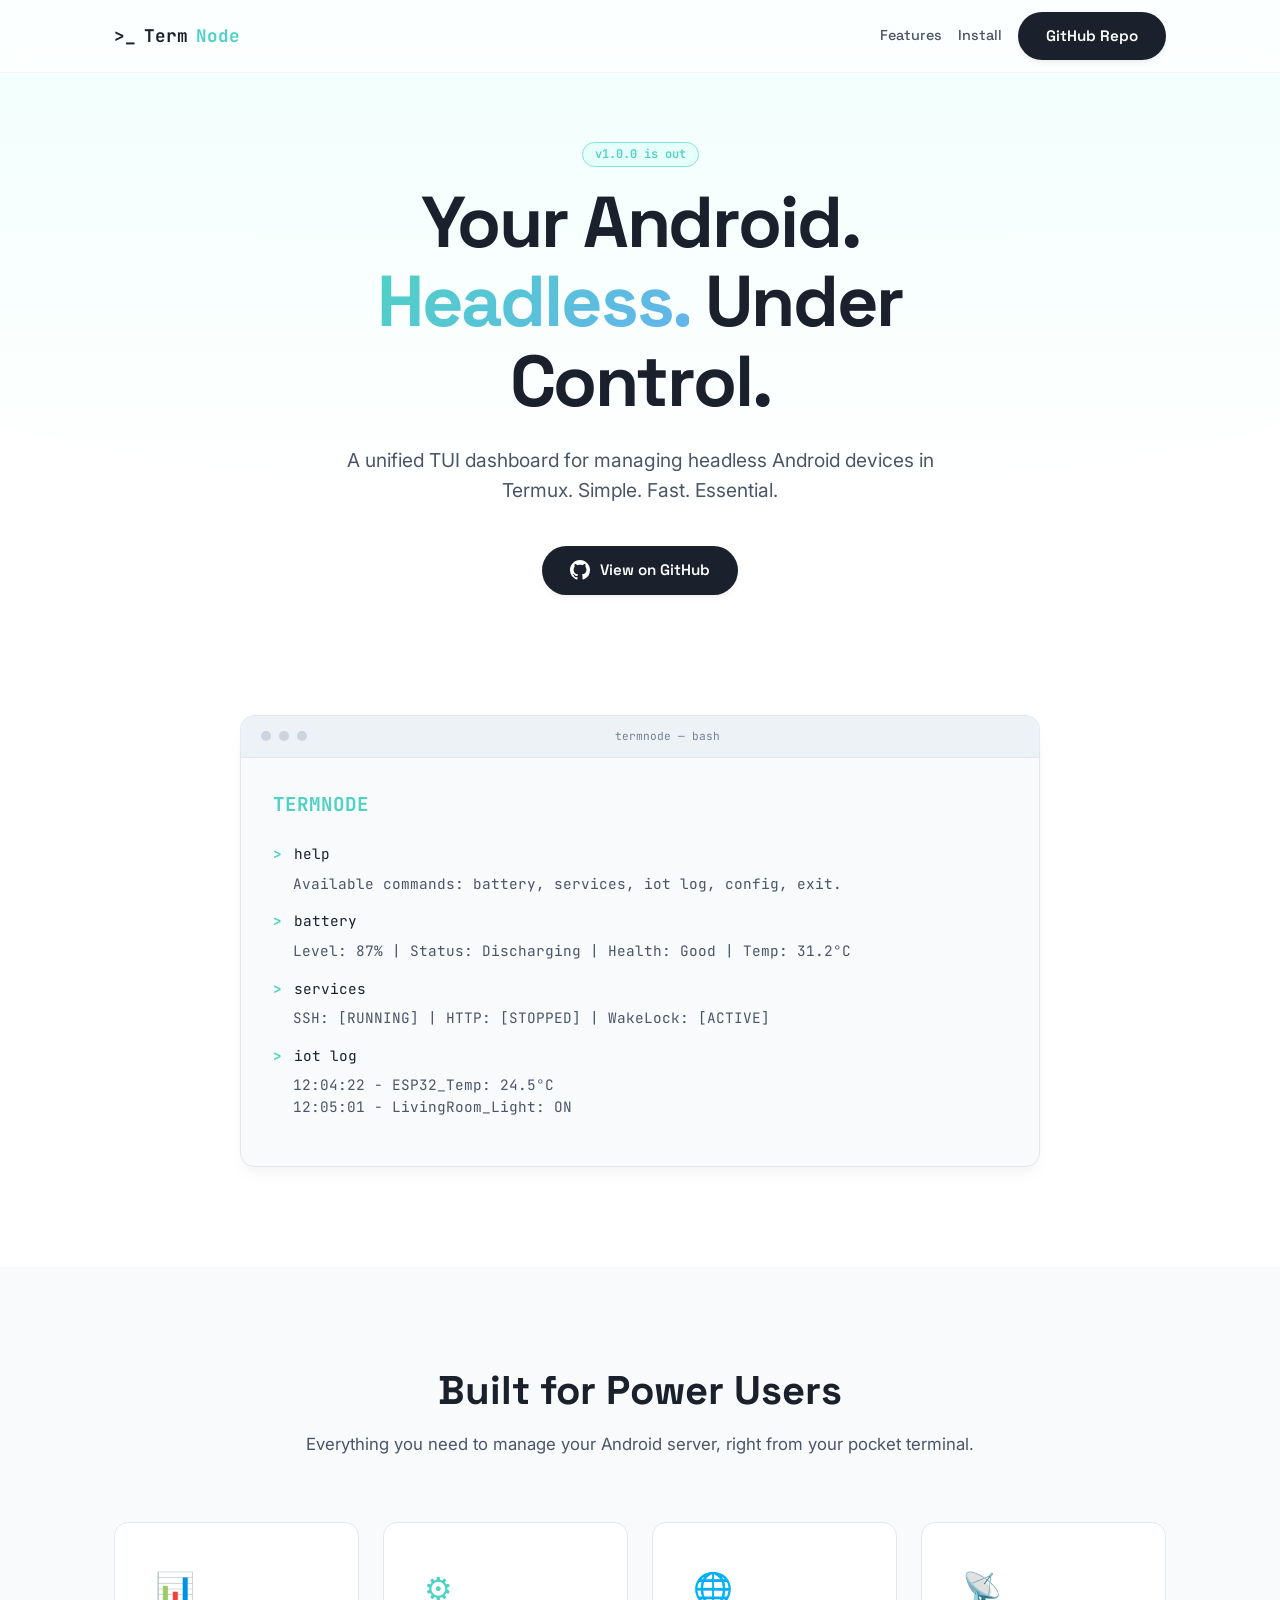
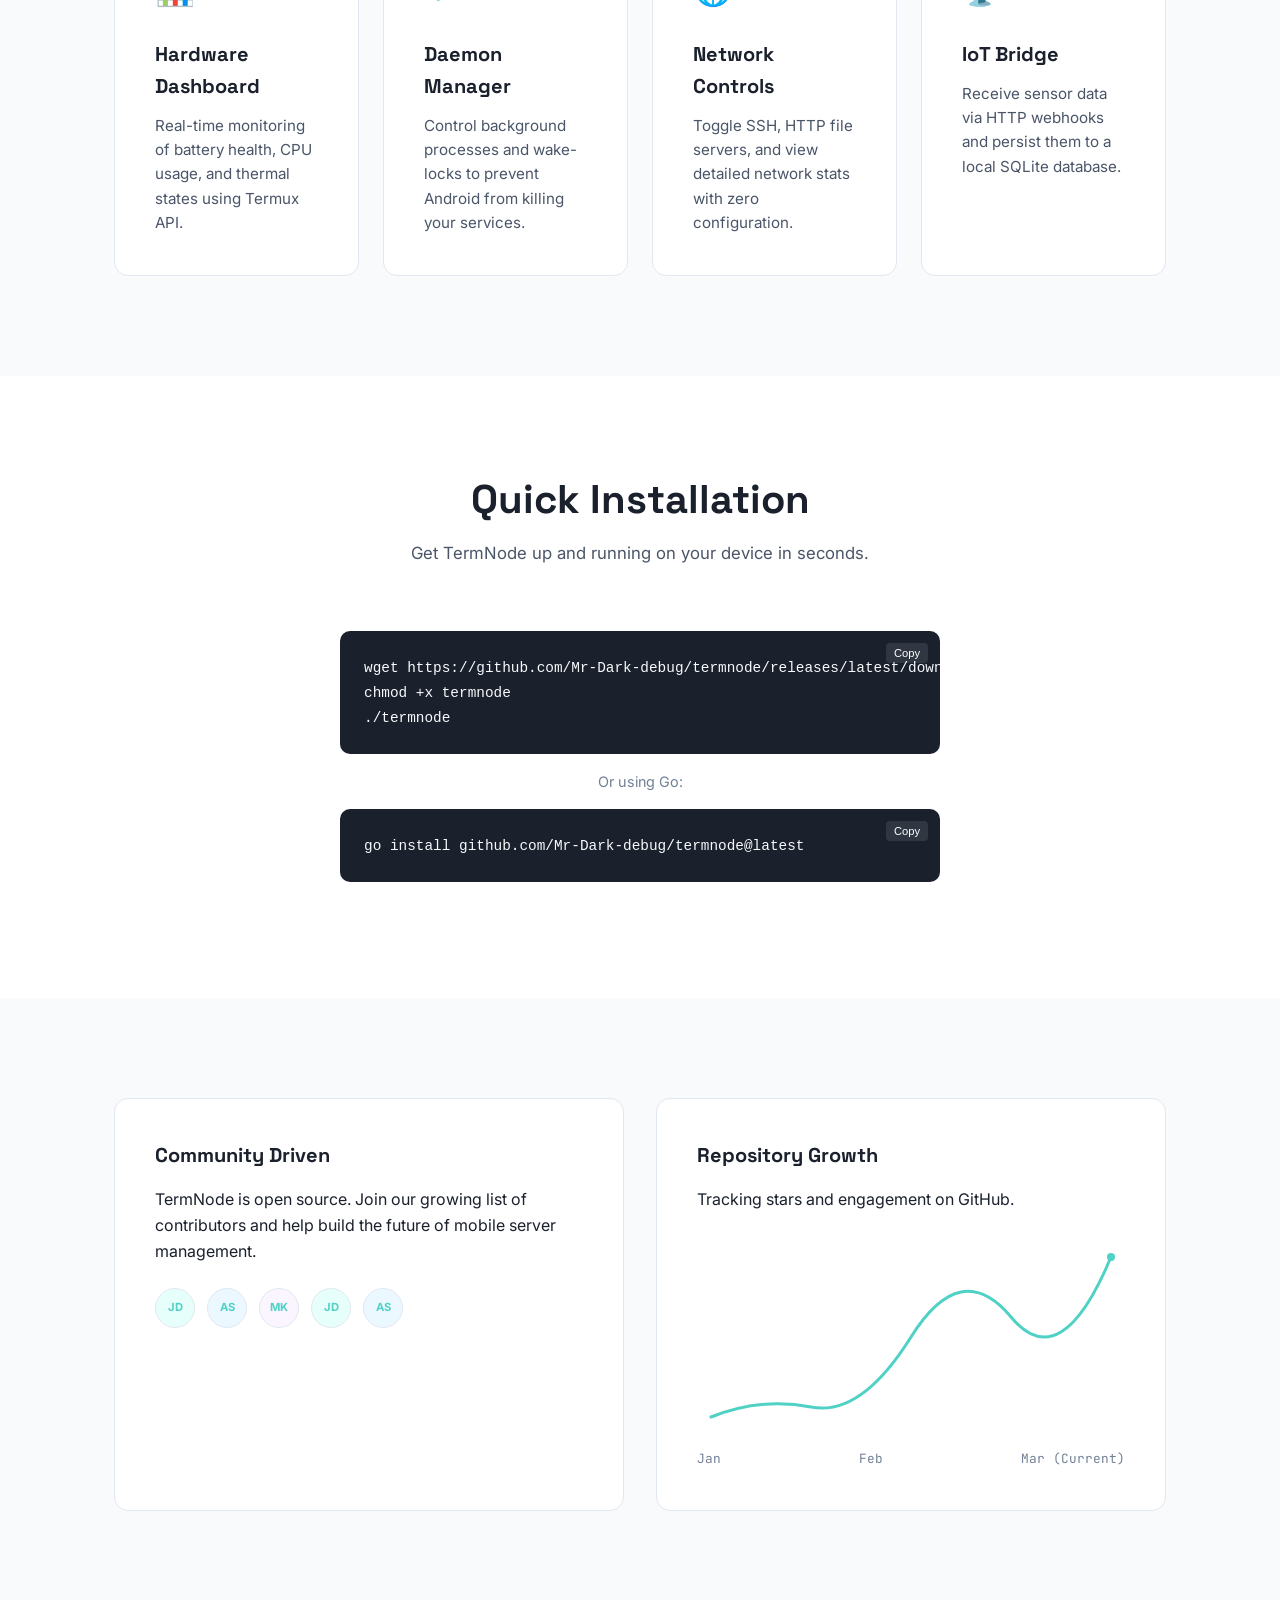
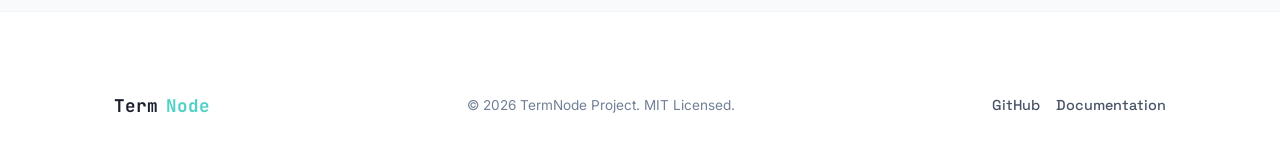
==== commit e8c992e0: "feat: add premium light-themed marketing website and GitHub Pages workflow" ====
--- a/index.html
+++ b/index.html
@@ -3,356 +3,197 @@
 <head>
     <meta charset="UTF-8">
     <meta name="viewport" content="width=device-width, initial-scale=1.0">
-    <title>TermNode — Turn Your Phone Into a Server</title>
-    <meta name="description" content="A blazing-fast Go TUI that turns any Android phone into a headless server. Monitor hardware, manage services, and bridge IoT devices — all from one terminal.">
-    <meta property="og:title" content="TermNode — Turn Your Phone Into a Server">
-    <meta property="og:description" content="A blazing-fast Go TUI for headless Android management in Termux">
-    <meta property="og:type" content="website">
-    <meta name="twitter:card" content="summary_large_image">
-    <meta name="twitter:title" content="TermNode">
-    <meta name="twitter:description" content="Turn your Android phone into a headless server with a gorgeous terminal UI">
-    <link rel="icon" href="data:image/svg+xml,<svg xmlns='http://www.w3.org/2000/svg' viewBox='0 0 100 100'><text y='.9em' font-size='90'>&#9654;</text></svg>">
+    <title>TermNode — Your Android. Headless. Under Control.</title>
+    <meta name="description" content="A unified TUI dashboard for managing headless Android devices in Termux. Simple. Fast. Essential.">
+    
+    <!-- Fonts -->
     <link rel="preconnect" href="https://fonts.googleapis.com">
     <link rel="preconnect" href="https://fonts.gstatic.com" crossorigin>
-    <link href="https://fonts.googleapis.com/css2?family=JetBrains+Mono:wght@400;500;600;700&family=Space+Grotesk:wght@400;500;600;700&family=Inter:wght@400;500;600&display=swap" rel="stylesheet">
+    <link href="https://fonts.googleapis.com/css2?family=Inter:wght@400;500;600;700&family=JetBrains+Mono:wght@400;700&family=Space+Grotesk:wght@700;800&display=swap" rel="stylesheet">
+    
+    <!-- Styles -->
     <link rel="stylesheet" href="website/style.css">
+    
+    <!-- Favicon (SVG) -->
+    <link rel="icon" href="data:image/svg+xml,<svg xmlns='http://www.w3.org/2000/svg' viewBox='0 0 100 100'><text y='.9em' font-size='90' fill='%234FD1C5'>&#9654;</text></svg>">
 </head>
 <body>
 
-<!-- ═══════════════ NAV ═══════════════ -->
-<nav class="nav" id="nav">
-    <div class="nav-inner">
-        <a href="#" class="nav-logo">
-            <span class="logo-icon">&#9654;</span>
-            <span class="logo-text">Term<span class="accent">Node</span></span>
-        </a>
-        <div class="nav-links" id="navLinks">
-            <a href="#features">Features</a>
-            <a href="#install">Install</a>
-            <a href="#community">Community</a>
-            <a href="https://github.com/Mr-Dark-debug/termnode" target="_blank" rel="noopener" class="nav-gh">
-                <svg width="20" height="20" viewBox="0 0 24 24" fill="currentColor"><path d="M12 0C5.37 0 0 5.37 0 12c0 5.31 3.435 9.795 8.205 11.385.6.105.825-.255.825-.57 0-.285-.015-1.23-.015-2.235-3.015.555-3.795-.735-4.035-1.41-.135-.345-.72-1.41-1.23-1.695-.42-.225-1.02-.78-.015-.795.945-.015 1.62.87 1.845 1.23 1.08 1.815 2.805 1.305 3.495.99.105-.78.42-1.305.765-1.605-2.67-.3-5.46-1.335-5.46-5.925 0-1.305.465-2.385 1.23-3.225-.12-.3-.54-1.53.12-3.18 0 0 1.005-.315 3.3 1.23.96-.27 1.98-.405 3-.405s2.04.135 3 .405c2.295-1.56 3.3-1.23 3.3-1.23.66 1.65.24 2.88.12 3.18.765.84 1.23 1.905 1.23 3.225 0 4.605-2.805 5.625-5.475 5.925.435.375.81 1.095.81 2.22 0 1.605-.015 2.895-.015 3.3 0 .315.225.69.825.57A12.02 12.02 0 0024 12c0-6.63-5.37-12-12-12z"/></svg>
-                <span>GitHub</span>
-            </a>
+    <!-- ═══════════════ NAV ═══════════════ -->
+    <nav class="nav">
+        <div class="container nav-inner">
+            <div class="nav-logo">
+                <span>&gt;_</span> Term<span class="logo-accent">Node</span>
+            </div>
+            <div class="nav-cta">
+                <a href="#features" class="nav-link">Features</a>
+                <a href="#install" class="nav-link">Install</a>
+                <a href="https://github.com/Mr-Dark-debug/termnode" class="btn btn-primary btn-sm">GitHub Repo</a>
+            </div>
         </div>
-        <button class="nav-toggle" id="navToggle" aria-label="Toggle menu">
-            <span></span><span></span><span></span>
-        </button>
-    </div>
-</nav>
+    </nav>
 
-<!-- ═══════════════ HERO ═══════════════ -->
-<section class="hero" id="hero">
-    <div class="hero-glow"></div>
-    <div class="hero-grid"></div>
-    <div class="container hero-inner">
-        <div class="hero-text">
-            <div class="hero-badge">Open Source &middot; Go &middot; Termux</div>
-            <h1>Turn Your Phone<br>Into a <span class="gradient-text">Server</span></h1>
-            <p class="hero-sub">A blazing-fast Go TUI that transforms any Android phone into a headless server. Monitor hardware, manage services, and bridge IoT devices — all from one terminal.</p>
+    <!-- ═══════════════ HERO ═══════════════ -->
+    <section class="hero">
+        <div class="hero-arc"></div>
+        <div class="container hero-content">
+            <span class="badge">v1.0.0 is out</span>
+            <h1>Your Android.<br><span class="gradient-text">Headless.</span> Under Control.</h1>
+            <p class="hero-sub">A unified TUI dashboard for managing headless Android devices in Termux. Simple. Fast. Essential.</p>
             <div class="hero-actions">
-                <a href="#install" class="btn btn-primary">
-                    <svg width="18" height="18" viewBox="0 0 24 24" fill="none" stroke="currentColor" stroke-width="2"><path d="M21 15v4a2 2 0 01-2 2H5a2 2 0 01-2-2v-4M7 10l5 5 5-5M12 15V3"/></svg>
-                    Quick Install
-                </a>
-                <a href="https://github.com/Mr-Dark-debug/termnode" target="_blank" rel="noopener" class="btn btn-ghost">
-                    View Source
+                <a href="https://github.com/Mr-Dark-debug/termnode" class="btn btn-primary">
+                    <svg width="20" height="20" viewBox="0 0 24 24" fill="currentColor"><path d="M12 0C5.37 0 0 5.37 0 12c0 5.31 3.435 9.795 8.205 11.385.6.105.825-.255.825-.57 0-.285-.015-1.23-.015-2.235-3.015.555-3.795-.735-4.035-1.41-.135-.345-.72-1.41-1.23-1.695-.42-.225-1.02-.78-.015-.795.945-.015 1.62.87 1.845 1.23 1.08 1.815 2.805 1.305 3.495.99.105-.78.42-1.305.765-1.605-2.67-.3-5.46-1.335-5.46-5.925 0-1.305.465-2.385 1.23-3.225-.12-.3-.54-1.53.12-3.18 0 0 1.005-.315 3.3 1.23.96-.27 1.98-.405 3-.405s2.04.135 3 .405c2.295-1.56 3.3-1.23 3.3-1.23.66 1.65.24 2.88.12 3.18.765.84 1.23 1.905 1.23 3.225 0 4.605-2.805 5.625-5.475 5.925.435.375.81 1.095.81 2.22 0 1.605-.015 2.895-.015 3.3 0 .315.225.69.825.57A12.02 12.02 0 0024 12c0-6.63-5.37-12-12-12z"/></svg>
+                    View on GitHub
                 </a>
             </div>
         </div>
-        <div class="hero-terminal">
-            <div class="terminal">
-                <div class="terminal-bar">
-                    <span class="terminal-dot dot-red"></span>
-                    <span class="terminal-dot dot-yellow"></span>
-                    <span class="terminal-dot dot-green"></span>
-                    <span class="terminal-title">termnode</span>
+    </section>
+
+    <!-- ═══════════════ TERMINAL SECTION ═══════════════ -->
+    <section class="terminal-section">
+        <div class="container">
+            <div class="terminal-window">
+                <div class="terminal-header">
+                    <span class="term-dot"></span>
+                    <span class="term-dot"></span>
+                    <span class="term-dot"></span>
+                    <span style="flex-grow:1; text-align:center; font-size:0.7rem; color:var(--text-dim);">termnode — bash</span>
                 </div>
-                <div class="terminal-body" id="termBody">
-                    <div class="term-line term-tabs">
-                        <span class="tab active">1:Dashboard</span>
-                        <span class="tab">2:Services</span>
-                        <span class="tab">3:IoT Log</span>
-                        <span class="tab">4:Help</span>
+                <div class="terminal-body">
+                    <span class="term-title">TERMNODE</span>
+                    <div class="term-line">
+                        <span class="term-prompt">&gt;</span>
+                        <span class="term-cmd">help</span>
                     </div>
-                    <div class="term-separator"></div>
-                    <div class="term-panels">
-                        <div class="term-panel term-panel-left">
-                            <div class="term-panel-title">&#9889; Battery</div>
-                            <div class="term-row"><span class="term-label">Level:</span><span class="term-val term-green"> 87%</span></div>
-                            <div class="term-bar-visual">
-                                <span class="bar-filled bar-green" style="width:87%"></span>
-                            </div>
-                            <div class="term-row"><span class="term-label">Status:</span><span class="term-val"> CHARGING</span></div>
-                            <div class="term-row"><span class="term-label">Health:</span><span class="term-val term-green"> GOOD</span></div>
-                            <div class="term-row"><span class="term-label">Temp:</span><span class="term-val"> 31.2&deg;C</span></div>
-                            <div class="term-row"><span class="term-label">Current:</span><span class="term-val"> 890 mA</span></div>
-                        </div>
-                        <div class="term-panel term-panel-right">
-                            <div class="term-panel-title">&#9889; System</div>
-                            <div class="term-row"><span class="term-label">WiFi:</span><span class="term-val"> HomeNet_5G</span></div>
-                            <div class="term-row"><span class="term-label">IP:</span><span class="term-val term-cyan"> 192.168.1.42</span></div>
-                            <div class="term-row"><span class="term-label">BSSID:</span><span class="term-val"> AA:BB:CC:11:22:33</span></div>
-                            <div class="term-panel-title" style="margin-top:8px">&#9889; CPU</div>
-                            <div class="term-row"><span class="term-label">Usage:</span><span class="term-val term-yellow"> 12.4%</span></div>
-                            <div class="term-row"><span class="term-label">Cores:</span><span class="term-val"> 8</span></div>
-                            <div class="term-row"><span class="term-label">Temp:</span><span class="term-val"> 38.1&deg;C</span></div>
-                            <div class="term-row"><span class="term-label">Arch:</span><span class="term-val"> aarch64</span></div>
-                        </div>
+                    <span class="term-output">Available commands: battery, services, iot log, config, exit.</span>
+                    
+                    <div class="term-line">
+                        <span class="term-prompt">&gt;</span>
+                        <span class="term-cmd">battery</span>
+                    </div>
+                    <span class="term-output">Level: 87% | Status: Discharging | Health: Good | Temp: 31.2°C</span>
+                    
+                    <div class="term-line">
+                        <span class="term-prompt">&gt;</span>
+                        <span class="term-cmd">services</span>
+                    </div>
+                    <span class="term-output">SSH: [RUNNING] | HTTP: [STOPPED] | WakeLock: [ACTIVE]</span>
+                    
+                    <div class="term-line">
+                        <span class="term-prompt">&gt;</span>
+                        <span class="term-cmd">iot log</span>
+                    </div>
+                    <span class="term-output">12:04:22 - ESP32_Temp: 24.5°C<br>12:05:01 - LivingRoom_Light: ON</span>
+                </div>
+            </div>
+        </div>
+    </section>
+
+    <!-- ═══════════════ FEATURES ═══════════════ -->
+    <section class="features" id="features">
+        <div class="container">
+            <div class="section-header">
+                <h2>Built for Power Users</h2>
+                <p class="section-sub">Everything you need to manage your Android server, right from your pocket terminal.</p>
+            </div>
+            <div class="features-grid">
+                <div class="feature-panel">
+                    <div class="feature-icon">📊</div>
+                    <h3>Hardware Dashboard</h3>
+                    <p>Real-time monitoring of battery health, CPU usage, and thermal states using Termux API.</p>
+                </div>
+                <div class="feature-panel">
+                    <div class="feature-icon">⚙️</div>
+                    <h3>Daemon Manager</h3>
+                    <p>Control background processes and wake-locks to prevent Android from killing your services.</p>
+                </div>
+                <div class="feature-panel">
+                    <div class="feature-icon">🌐</div>
+                    <h3>Network Controls</h3>
+                    <p>Toggle SSH, HTTP file servers, and view detailed network stats with zero configuration.</p>
+                </div>
+                <div class="feature-panel">
+                    <div class="feature-icon">📡</div>
+                    <h3>IoT Bridge</h3>
+                    <p>Receive sensor data via HTTP webhooks and persist them to a local SQLite database.</p>
+                </div>
+            </div>
+        </div>
+    </section>
+
+    <!-- ═══════════════ INSTALLATION ═══════════════ -->
+    <section class="install" id="install">
+        <div class="container">
+            <div class="section-header">
+                <h2>Quick Installation</h2>
+                <p class="section-sub">Get TermNode up and running on your device in seconds.</p>
+            </div>
+            <div class="code-container">
+                <div class="code-block">
+                    <button class="code-copy">Copy</button>
+                    <code>wget https://github.com/Mr-Dark-debug/termnode/releases/latest/download/termnode
+chmod +x termnode
+./termnode</code>
+                </div>
+                <p style="text-align:center; color:var(--text-dim); font-size:0.9rem;">Or using Go:</p>
+                <div class="code-block" style="margin-top:16px;">
+                    <button class="code-copy">Copy</button>
+                    <code>go install github.com/Mr-Dark-debug/termnode@latest</code>
+                </div>
+            </div>
+        </div>
+    </section>
+
+    <!-- ═══════════════ COMMUNITY & STATS ═══════════════ -->
+    <section class="community">
+        <div class="container">
+            <div class="community-grid">
+                <div class="community-card">
+                    <h3>Community Driven</h3>
+                    <p>TermNode is open source. Join our growing list of contributors and help build the future of mobile server management.</p>
+                    <div class="contributor-list">
+                        <div class="contributor-slot"></div>
+                        <div class="contributor-slot"></div>
+                        <div class="contributor-slot"></div>
+                        <div class="contributor-slot"></div>
+                        <div class="contributor-slot"></div>
+                    </div>
+                </div>
+                <div class="community-card">
+                    <h3>Repository Growth</h3>
+                    <p>Tracking stars and engagement on GitHub.</p>
+                    <div class="stats-chart">
+                        <svg viewBox="0 0 400 200" width="100%" height="100%">
+                            <path class="chart-line" d="M0,180 Q50,160 100,170 T200,100 T300,80 T400,20" />
+                            <circle cx="400" cy="20" r="4" fill="var(--teal)" />
+                        </svg>
+                    </div>
+                    <div style="display:flex; justify-content:space-between; margin-top:12px; font-family:var(--font-mono); font-size:0.8rem; color:var(--text-dim);">
+                        <span>Jan</span>
+                        <span>Feb</span>
+                        <span>Mar (Current)</span>
                     </div>
                 </div>
             </div>
         </div>
-    </div>
-    <div class="hero-scroll">
-        <span>Scroll to explore</span>
-        <div class="scroll-arrow"></div>
-    </div>
-</section>
+    </section>
 
-<!-- ═══════════════ FEATURES ═══════════════ -->
-<section class="features" id="features">
-    <div class="container">
-        <div class="section-header reveal">
-            <span class="overline">Features</span>
-            <h2>Everything You Need.<br><span class="gradient-text">One Binary.</span></h2>
-            <p class="section-sub">No dependencies. No Python. No Node.js. Just one compiled Go binary that does it all.</p>
-        </div>
-        <div class="features-grid">
-
-            <div class="feature-card reveal">
-                <div class="feature-icon icon-dashboard">
-                    <svg width="28" height="28" viewBox="0 0 24 24" fill="none" stroke="currentColor" stroke-width="1.5"><rect x="3" y="3" width="7" height="7" rx="1"/><rect x="14" y="3" width="7" height="7" rx="1"/><rect x="3" y="14" width="7" height="7" rx="1"/><rect x="14" y="14" width="7" height="7" rx="1"/></svg>
-                </div>
-                <h3>Hardware Dashboard</h3>
-                <p>Real-time battery, CPU, and network monitoring powered by <code>termux-api</code>. Live-updating gauges, color-coded status bars, and thermal readings — all in your terminal.</p>
-                <div class="feature-tags">
-                    <span>Battery %</span>
-                    <span>CPU Usage</span>
-                    <span>WiFi Info</span>
-                    <span>Thermal</span>
-                </div>
+    <!-- ═══════════════ FOOTER ═══════════════ -->
+    <footer class="footer">
+        <div class="container footer-inner">
+            <div class="nav-logo">
+                Term<span class="logo-accent">Node</span>
             </div>
-
-            <div class="feature-card reveal">
-                <div class="feature-icon icon-sleep">
-                    <svg width="28" height="28" viewBox="0 0 24 24" fill="none" stroke="currentColor" stroke-width="1.5"><circle cx="12" cy="12" r="9"/><path d="M12 3a9 9 0 010 18 9 9 0 000-18"/><path d="M12 7v5l3 3"/></svg>
-                </div>
-                <h3>Anti-Sleep Daemon</h3>
-                <p>One-key toggle for <code>termux-wake-lock</code> — stop Android from killing your background processes. The #1 request from the Termux community.</p>
-                <div class="feature-tags">
-                    <span>Wake Lock</span>
-                    <span>PID Tracking</span>
-                    <span>Persistent</span>
-                </div>
+            <div class="footer-copy">
+                &copy; 2026 TermNode Project. MIT Licensed.
             </div>
-
-            <div class="feature-card reveal">
-                <div class="feature-icon icon-network">
-                    <svg width="28" height="28" viewBox="0 0 24 24" fill="none" stroke="currentColor" stroke-width="1.5"><circle cx="12" cy="12" r="2"/><path d="M16.24 7.76a6 6 0 010 8.49M7.76 16.24a6 6 0 010-8.49"/><path d="M19.07 4.93a10 10 0 010 14.14M4.93 19.07a10 10 0 010-14.14"/></svg>
-                </div>
-                <h3>Network Toggles</h3>
-                <p>Start and stop SSH and HTTP file servers from the TUI. Go-native <code>net/http</code> file server — no Python dependency required.</p>
-                <div class="feature-tags">
-                    <span>SSH Server</span>
-                    <span>File Server</span>
-                    <span>Port 8022 / 8081</span>
-                </div>
-            </div>
-
-            <div class="feature-card reveal">
-                <div class="feature-icon icon-iot">
-                    <svg width="28" height="28" viewBox="0 0 24 24" fill="none" stroke="currentColor" stroke-width="1.5"><path d="M12 2L2 7l10 5 10-5-10-5z"/><path d="M2 17l10 5 10-5"/><path d="M2 12l10 5 10-5"/></svg>
-                </div>
-                <h3>IoT Webhook Bridge</h3>
-                <p>HTTP webhook receiver that accepts sensor data from ESP32, Arduino, or any device. Persists to SQLite and displays in a scrollable live log.</p>
-                <div class="feature-tags">
-                    <span>HTTP POST</span>
-                    <span>SQLite</span>
-                    <span>Live Log</span>
-                    <span>MQTT Ready</span>
-                </div>
-            </div>
-
-        </div>
-    </div>
-</section>
-
-<!-- ═══════════════ INSTALL ═══════════════ -->
-<section class="install" id="install">
-    <div class="container">
-        <div class="section-header reveal">
-            <span class="overline">Get Started</span>
-            <h2>Up and Running<br><span class="gradient-text">in 60 Seconds</span></h2>
-            <p class="section-sub">Prerequisites: <a href="https://termux.dev" target="_blank" rel="noopener">Termux</a> + <a href="https://go.dev/dl/" target="_blank" rel="noopener">Go 1.22+</a> installed on your Android device.</p>
-        </div>
-
-        <div class="install-grid reveal">
-            <div class="install-step">
-                <div class="step-number">1</div>
-                <div class="step-content">
-                    <h4>Clone &amp; Build</h4>
-                    <div class="code-block">
-                        <div class="code-header">
-                            <span class="code-lang">sh</span>
-                            <button class="code-copy" data-code="git clone https://github.com/Mr-Dark-debug/termnode.git
-cd termnode
-go build -o termnode ." aria-label="Copy command">
-                                <svg width="14" height="14" viewBox="0 0 24 24" fill="none" stroke="currentColor" stroke-width="2"><rect x="9" y="9" width="13" height="13" rx="2"/><path d="M5 15H4a2 2 0 01-2-2V4a2 2 0 012-2h9a2 2 0 012 2v1"/></svg>
-                            </button>
-                        </div>
-                        <pre><code><span class="prompt">$</span> git clone https://github.com/Mr-Dark-debug/termnode.git
-<span class="prompt">$</span> cd termnode
-<span class="prompt">$</span> go build -o termnode .</code></pre>
-                    </div>
-                </div>
-            </div>
-
-            <div class="install-step">
-                <div class="step-number">2</div>
-                <div class="step-content">
-                    <h4>Launch</h4>
-                    <div class="code-block">
-                        <div class="code-header">
-                            <span class="code-lang">sh</span>
-                            <button class="code-copy" data-code="./termnode" aria-label="Copy command">
-                                <svg width="14" height="14" viewBox="0 0 24 24" fill="none" stroke="currentColor" stroke-width="2"><rect x="9" y="9" width="13" height="13" rx="2"/><path d="M5 15H4a2 2 0 01-2-2V4a2 2 0 012-2h9a2 2 0 012 2v1"/></svg>
-                            </button>
-                        </div>
-                        <pre><code><span class="prompt">$</span> ./termnode</code></pre>
-                    </div>
-                </div>
-            </div>
-
-            <div class="install-step">
-                <div class="step-number">3</div>
-                <div class="step-content">
-                    <h4>Send IoT Data</h4>
-                    <div class="code-block">
-                        <div class="code-header">
-                            <span class="code-lang">sh</span>
-                            <button class="code-copy" data-code="curl -X POST http://localhost:8080/webhook/temperature \
-  -d '{&quot;sensor&quot;:&quot;DHT22&quot;,&quot;value&quot;:23.5}'" aria-label="Copy command">
-                                <svg width="14" height="14" viewBox="0 0 24 24" fill="none" stroke="currentColor" stroke-width="2"><rect x="9" y="9" width="13" height="13" rx="2"/><path d="M5 15H4a2 2 0 01-2-2V4a2 2 0 012-2h9a2 2 0 012 2v1"/></svg>
-                            </button>
-                        </div>
-                        <pre><code><span class="prompt">$</span> curl -X POST http://localhost:8080/webhook/temperature \
-  -d '{"sensor":"DHT22","value":23.5}'
-<span class="output">{"status":"ok"}</span></code></pre>
-                    </div>
-                </div>
+            <div class="nav-cta">
+                <a href="https://github.com/Mr-Dark-debug/termnode" class="nav-link">GitHub</a>
+                <a href="#" class="nav-link">Documentation</a>
             </div>
         </div>
+    </footer>
 
-        <div class="keybind-table reveal">
-            <h4>Keybindings</h4>
-            <div class="keybind-grid">
-                <div class="keybind-row"><kbd>F1</kbd><span>Dashboard</span></div>
-                <div class="keybind-row"><kbd>F2</kbd><span>Services</span></div>
-                <div class="keybind-row"><kbd>F3</kbd><span>IoT Log</span></div>
-                <div class="keybind-row"><kbd>F4</kbd><span>Help</span></div>
-                <div class="keybind-row"><kbd>&uarr;&darr; / j k</kbd><span>Navigate</span></div>
-                <div class="keybind-row"><kbd>Enter</kbd><span>Toggle service</span></div>
-                <div class="keybind-row"><kbd>r</kbd><span>Refresh data</span></div>
-                <div class="keybind-row"><kbd>q</kbd><span>Quit</span></div>
-            </div>
-        </div>
-    </div>
-</section>
-
-<!-- ═══════════════ ARCHITECTURE ═══════════════ -->
-<section class="architecture" id="architecture">
-    <div class="container">
-        <div class="section-header reveal">
-            <span class="overline">Under the Hood</span>
-            <h2>Built With the<br><span class="gradient-text">Best of Go</span></h2>
-        </div>
-        <div class="tech-grid reveal">
-            <div class="tech-card">
-                <div class="tech-name">Bubble Tea</div>
-                <div class="tech-desc">Elm Architecture TUI framework by Charm</div>
-            </div>
-            <div class="tech-card">
-                <div class="tech-name">Lip Gloss</div>
-                <div class="tech-desc">Terminal styling, layouts, and borders</div>
-            </div>
-            <div class="tech-card">
-                <div class="tech-name">SQLite</div>
-                <div class="tech-desc">Pure Go driver, zero CGO dependency</div>
-            </div>
-            <div class="tech-card">
-                <div class="tech-name">net/http</div>
-                <div class="tech-desc">Go 1.22+ native routing, no frameworks</div>
-            </div>
-            <div class="tech-card">
-                <div class="tech-name">Single Binary</div>
-                <div class="tech-desc">~20MB compiled, runs everywhere</div>
-            </div>
-            <div class="tech-card">
-                <div class="tech-name">Zero CGO</div>
-                <div class="tech-desc">Pure Go — compiles on Android/Termux</div>
-            </div>
-        </div>
-    </div>
-</section>
-
-<!-- ═══════════════ COMMUNITY ═══════════════ -->
-<section class="community" id="community">
-    <div class="container">
-        <div class="section-header reveal">
-            <span class="overline">Community</span>
-            <h2>Join the<br><span class="gradient-text">Movement</span></h2>
-            <p class="section-sub">TermNode is open source and built by the community. Star the repo, report bugs, or ship features.</p>
-        </div>
-        <div class="community-grid reveal">
-            <a href="https://github.com/Mr-Dark-debug/termnode" target="_blank" rel="noopener" class="community-card">
-                <svg width="24" height="24" viewBox="0 0 24 24" fill="currentColor"><path d="M12 0C5.37 0 0 5.37 0 12c0 5.31 3.435 9.795 8.205 11.385.6.105.825-.255.825-.57 0-.285-.015-1.23-.015-2.235-3.015.555-3.795-.735-4.035-1.41-.135-.345-.72-1.41-1.23-1.695-.42-.225-1.02-.78-.015-.795.945-.015 1.62.87 1.845 1.23 1.08 1.815 2.805 1.305 3.495.99.105-.78.42-1.305.765-1.605-2.67-.3-5.46-1.335-5.46-5.925 0-1.305.465-2.385 1.23-3.225-.12-.3-.54-1.53.12-3.18 0 0 1.005-.315 3.3 1.23.96-.27 1.98-.405 3-.405s2.04.135 3 .405c2.295-1.56 3.3-1.23 3.3-1.23.66 1.65.24 2.88.12 3.18.765.84 1.23 1.905 1.23 3.225 0 4.605-2.805 5.625-5.475 5.925.435.375.81 1.095.81 2.22 0 1.605-.015 2.895-.015 3.3 0 .315.225.69.825.57A12.02 12.02 0 0024 12c0-6.63-5.37-12-12-12z"/></svg>
-                <h4>Star on GitHub</h4>
-                <p>Mr-Dark-debug/termnode</p>
-                <div class="community-stars" id="starCount">Loading...</div>
-            </a>
-            <div class="community-card">
-                <svg width="24" height="24" viewBox="0 0 24 24" fill="none" stroke="currentColor" stroke-width="1.5"><path d="M16 21v-2a4 4 0 00-4-4H6a4 4 0 00-4 4v2"/><circle cx="9" cy="7" r="4"/><path d="M22 21v-2a4 4 0 00-3-3.87M16 3.13a4 4 0 010 7.75"/></svg>
-                <h4>Contributors</h4>
-                <p>Built by developers, for developers</p>
-                <div class="contributor-avatars" id="contributors">
-                    <a href="https://github.com/Mr-Dark-debug" target="_blank" rel="noopener" class="contributor-avatar">
-                        <img src="https://github.com/Mr-Dark-debug.png?size=48" alt="Mr-Dark-debug" width="40" height="40" loading="lazy">
-                    </a>
-                </div>
-            </div>
-            <div class="community-card">
-                <svg width="24" height="24" viewBox="0 0 24 24" fill="none" stroke="currentColor" stroke-width="1.5"><path d="M12 20h9M16.5 3.5a2.121 2.121 0 013 3L7 19l-4 1 1-4L16.5 3.5z"/></svg>
-                <h4>Contributing</h4>
-                <p>Fork, branch, and PR. All contributions welcome — code, docs, bug reports, and ideas.</p>
-                <ol class="contrib-steps">
-                    <li>Fork the repo</li>
-                    <li>Create a feature branch</li>
-                    <li>Ship it with a PR</li>
-                </ol>
-            </div>
-        </div>
-    </div>
-</section>
-
-<!-- ═══════════════ FOOTER ═══════════════ -->
-<footer class="footer">
-    <div class="container footer-inner">
-        <div class="footer-brand">
-            <span class="logo-icon">&#9654;</span>
-            <span class="logo-text">Term<span class="accent">Node</span></span>
-        </div>
-        <div class="footer-links">
-            <a href="https://github.com/Mr-Dark-debug/termnode" target="_blank" rel="noopener">GitHub</a>
-            <a href="https://github.com/Mr-Dark-debug/termnode/issues" target="_blank" rel="noopener">Issues</a>
-            <a href="https://github.com/Mr-Dark-debug/termnode/pulls" target="_blank" rel="noopener">Pull Requests</a>
-        </div>
-        <div class="footer-copy">
-            &copy; 2025 TermNode &middot; Built with Go + Bubble Tea &middot; MIT License
-        </div>
-    </div>
-</footer>
-
-<script src="website/app.js"></script>
+    <script src="website/app.js"></script>
 </body>
 </html>
--- a/website/style.css
+++ b/website/style.css
@@ -1,42 +1,41 @@
 /* ═══════════════════════════════════════════
-   TermNode — Premium Marketing Stylesheet
-   Charm.sh-inspired dark neon aesthetic
+   TermNode — Premium Light Marketing Stylesheet
+   Charm.sh & Bubble Tea inspired aesthetic
    ═══════════════════════════════════════════ */
 
 /* ── Custom Properties ── */
 :root {
-    --bg-deep:    #07060b;
-    --bg:         #0c0b11;
-    --bg-surface: #13121a;
-    --bg-card:    #18172280;
-    --border:     #2a283a;
-
-    --violet:      #7C3AED;
-    --violet-light:#A78BFA;
-    --violet-dark: #5B21B6;
-    --cyan:        #06B6D4;
-    --cyan-light:  #22D3EE;
-    --green:       #10B981;
-    --green-light: #34D399;
-    --yellow:      #F59E0B;
-    --red:         #EF4444;
-    --pink:        #EC4899;
-
-    --text:        #E2E8F0;
-    --text-muted:  #94A3B8;
-    --text-dim:    #64748B;
+    --bg:         #FFFFFF;
+    --bg-subtle:  #F8FAFC;
+    --bg-card:    #FFFFFF;
+    --border:     #E2E8F0;
+    --border-soft:#F1F5F9;
+
+    /* Soft Pastel Accents */
+    --mint:        #81E6D9; /* Mint Green */
+    --teal:        #4FD1C5; /* Soft Teal */
+    --blue:        #63B3ED; /* Soft Blue */
+    --blue-pale:   #EBF8FF;
+    --mint-pale:   #E6FFFA;
+
+    --text:        #1A202C; /* Dark Slate */
+    --text-muted:  #4A5568;
+    --text-dim:    #718096;
 
     --font-heading: 'Space Grotesk', system-ui, -apple-system, sans-serif;
     --font-body:    'Inter', system-ui, -apple-system, sans-serif;
     --font-mono:    'JetBrains Mono', 'Fira Code', 'Cascadia Code', monospace;
 
-    --radius-sm:  8px;
-    --radius-md:  12px;
-    --radius-lg:  16px;
+    --radius-sm:  6px;
+    --radius-md:  10px;
+    --radius-lg:  14px;
     --radius-xl:  24px;
 
-    --glow-violet: 0 0 40px rgba(124, 58, 237, 0.15);
-    --glow-cyan:   0 0 40px rgba(6, 182, 212, 0.15);
+    --shadow-sm: 0 1px 3px rgba(0,0,0,0.05);
+    --shadow-md: 0 4px 6px -1px rgba(0,0,0,0.05), 0 2px 4px -1px rgba(0,0,0,0.03);
+    --shadow-lg: 0 10px 15px -3px rgba(0,0,0,0.04), 0 4px 6px -2px rgba(0,0,0,0.02);
+
+    --arc-gradient: linear-gradient(180deg, var(--mint-pale) 0%, rgba(255,255,255,0) 100%);
 }
 
 /* ── Reset ── */
@@ -50,112 +49,102 @@
 
 body {
     font-family: var(--font-body);
-    background: var(--bg-deep);
+    background: var(--bg);
     color: var(--text);
-    line-height: 1.7;
+    line-height: 1.6;
     overflow-x: hidden;
     -webkit-font-smoothing: antialiased;
-    -moz-osx-font-smoothing: grayscale;
-}
-
-a { color: var(--cyan); text-decoration: none; transition: color 0.2s; }
-a:hover { color: var(--cyan-light); }
+}
+
+a { color: var(--teal); text-decoration: none; transition: color 0.2s; }
+a:hover { color: var(--blue); }
 
 img { max-width: 100%; display: block; }
 
 /* ── Utility ── */
 .container {
-    max-width: 1200px;
+    max-width: 1100px;
     margin: 0 auto;
     padding: 0 24px;
 }
 
+.mono { font-family: var(--font-mono); }
+
 .gradient-text {
-    background: linear-gradient(135deg, var(--violet), var(--cyan));
+    background: linear-gradient(135deg, var(--teal), var(--blue));
     -webkit-background-clip: text;
     -webkit-text-fill-color: transparent;
     background-clip: text;
 }
 
-.overline {
+.badge {
     display: inline-block;
     font-family: var(--font-mono);
-    font-size: 0.8rem;
+    font-size: 0.75rem;
     font-weight: 600;
-    letter-spacing: 0.15em;
-    text-transform: uppercase;
-    color: var(--violet-light);
-    margin-bottom: 12px;
-    padding: 4px 12px;
-    background: rgba(124, 58, 237, 0.1);
-    border: 1px solid rgba(124, 58, 237, 0.2);
+    color: var(--teal);
+    background: var(--mint-pale);
+    border: 1px solid var(--mint);
     border-radius: 100px;
+    padding: 2px 12px;
+    margin-bottom: 16px;
 }
 
 .section-header {
     text-align: center;
-    max-width: 640px;
+    max-width: 700px;
     margin: 0 auto 64px;
 }
 
 .section-header h2 {
     font-family: var(--font-heading);
-    font-size: clamp(2rem, 5vw, 3rem);
+    font-size: clamp(1.75rem, 4vw, 2.5rem);
     font-weight: 700;
-    line-height: 1.15;
+    line-height: 1.2;
     margin-bottom: 16px;
 }
 
 .section-sub {
     color: var(--text-muted);
     font-size: 1.05rem;
-    max-width: 540px;
-    margin: 0 auto;
-}
-
-.section-sub a { color: var(--violet-light); }
-.section-sub a:hover { color: var(--violet); }
-
-.accent { color: var(--violet-light); }
+}
 
 /* ── Buttons ── */
 .btn {
     display: inline-flex;
     align-items: center;
-    gap: 8px;
+    gap: 10px;
     font-family: var(--font-heading);
     font-weight: 600;
     font-size: 0.95rem;
     padding: 12px 28px;
     border-radius: 100px;
-    border: none;
     cursor: pointer;
-    transition: all 0.25s ease;
+    transition: all 0.2s ease;
     text-decoration: none;
 }
 
 .btn-primary {
-    background: linear-gradient(135deg, var(--violet), var(--cyan));
+    background: var(--text);
     color: #fff;
-    box-shadow: 0 4px 20px rgba(124, 58, 237, 0.3);
+    box-shadow: var(--shadow-md);
 }
 
 .btn-primary:hover {
-    transform: translateY(-2px);
-    box-shadow: 0 8px 30px rgba(124, 58, 237, 0.4);
-    color: #fff;
-}
-
-.btn-ghost {
+    background: #000;
+    transform: translateY(-1px);
+    box-shadow: var(--shadow-lg);
+}
+
+.btn-outline {
     background: transparent;
     color: var(--text);
     border: 1px solid var(--border);
 }
 
-.btn-ghost:hover {
-    border-color: var(--violet-light);
-    color: var(--violet-light);
-    transform: translateY(-2px);
+.btn-outline:hover {
+    border-color: var(--teal);
+    color: var(--teal);
 }
 
 /* ═══════════ NAV ═══════════ */
@@ -165,23 +154,13 @@
     left: 0;
     right: 0;
     z-index: 1000;
-    background: rgba(7, 6, 11, 0.8);
-    backdrop-filter: blur(20px);
-    -webkit-backdrop-filter: blur(20px);
-    border-bottom: 1px solid transparent;
-    transition: border-color 0.3s, background 0.3s;
-}
-
-.nav.scrolled {
-    border-bottom-color: var(--border);
-    background: rgba(7, 6, 11, 0.95);
+    background: rgba(255, 255, 255, 0.8);
+    backdrop-filter: blur(12px);
+    border-bottom: 1px solid var(--border-soft);
 }
 
 .nav-inner {
-    max-width: 1200px;
-    margin: 0 auto;
-    padding: 0 24px;
-    height: 64px;
+    height: 72px;
     display: flex;
     align-items: center;
     justify-content: space-between;
@@ -191,840 +170,295 @@
     display: flex;
     align-items: center;
     gap: 8px;
-    font-family: var(--font-heading);
+    font-family: var(--font-mono);
     font-weight: 700;
-    font-size: 1.2rem;
+    font-size: 1.1rem;
     color: var(--text);
-    text-decoration: none;
-}
-
-.logo-icon {
-    display: inline-flex;
-    align-items: center;
-    justify-content: center;
-    width: 32px;
-    height: 32px;
-    background: linear-gradient(135deg, var(--violet), var(--cyan));
-    border-radius: var(--radius-sm);
-    font-size: 14px;
-    color: #fff;
-}
-
-.nav-links {
-    display: flex;
-    align-items: center;
-    gap: 32px;
-}
-
-.nav-links a {
-    color: var(--text-muted);
+}
+
+.logo-accent { color: var(--teal); }
+
+.nav-cta {
+    display: flex;
+    align-items: center;
+    gap: 16px;
+}
+
+.nav-link {
+    font-family: var(--font-heading);
     font-size: 0.9rem;
     font-weight: 500;
-    transition: color 0.2s;
-}
-
-.nav-links a:hover { color: var(--text); }
-
-.nav-gh {
-    display: inline-flex;
-    align-items: center;
-    gap: 6px;
-    background: var(--bg-surface);
-    border: 1px solid var(--border);
-    padding: 6px 16px;
-    border-radius: 100px;
-    color: var(--text-muted) !important;
-    transition: all 0.2s;
-}
-
-.nav-gh:hover {
-    border-color: var(--violet-light);
-    color: var(--text) !important;
-}
-
-.nav-toggle {
-    display: none;
-    flex-direction: column;
-    gap: 5px;
-    background: none;
-    border: none;
-    cursor: pointer;
-    padding: 4px;
-}
-
-.nav-toggle span {
-    display: block;
-    width: 22px;
-    height: 2px;
-    background: var(--text);
-    border-radius: 2px;
-    transition: all 0.3s;
-}
+    color: var(--text-muted);
+}
+
+.nav-link:hover { color: var(--text); }
 
 /* ═══════════ HERO ═══════════ */
 .hero {
     position: relative;
-    min-height: 100vh;
-    display: flex;
-    align-items: center;
-    padding: 100px 0 60px;
+    padding: 140px 0 80px;
+    text-align: center;
     overflow: hidden;
 }
 
-.hero-glow {
+/* The Framing Curve / Arc */
+.hero-arc {
     position: absolute;
-    top: -200px;
+    top: 0;
     left: 50%;
     transform: translateX(-50%);
-    width: 800px;
-    height: 800px;
-    background: radial-gradient(circle, rgba(124, 58, 237, 0.12) 0%, rgba(6, 182, 212, 0.06) 40%, transparent 70%);
-    pointer-events: none;
-}
-
-.hero-grid {
-    position: absolute;
-    inset: 0;
-    background-image:
-        linear-gradient(rgba(124, 58, 237, 0.03) 1px, transparent 1px),
-        linear-gradient(90deg, rgba(124, 58, 237, 0.03) 1px, transparent 1px);
-    background-size: 60px 60px;
-    mask-image: radial-gradient(ellipse 60% 60% at 50% 40%, black 20%, transparent 70%);
-    -webkit-mask-image: radial-gradient(ellipse 60% 60% at 50% 40%, black 20%, transparent 70%);
-    pointer-events: none;
-}
-
-.hero-inner {
-    display: grid;
-    grid-template-columns: 1fr 1.1fr;
-    gap: 64px;
-    align-items: center;
+    width: 140%;
+    height: 500px;
+    background: var(--arc-gradient);
+    border-radius: 0 0 50% 50%;
+    z-index: -1;
+    opacity: 0.6;
+}
+
+.hero-content {
+    max-width: 800px;
+    margin: 0 auto;
     position: relative;
-    z-index: 1;
-}
-
-.hero-badge {
-    display: inline-block;
+}
+
+.hero h1 {
+    font-family: var(--font-heading);
+    font-size: clamp(2.5rem, 6vw, 4.5rem);
+    font-weight: 800;
+    line-height: 1.1;
+    margin-bottom: 24px;
+    letter-spacing: -0.03em;
+}
+
+.hero-sub {
+    font-size: clamp(1.1rem, 1.5vw, 1.3rem);
+    color: var(--text-muted);
+    max-width: 600px;
+    margin: 0 auto 40px;
+    line-height: 1.6;
+}
+
+/* ═══════════ TERMINAL SECTION ═══════════ */
+.terminal-section {
+    padding: 40px 0 100px;
+}
+
+.terminal-window {
+    background: #F8FAFC;
+    border: 1.5px solid var(--border);
+    border-radius: var(--radius-lg);
+    box-shadow: var(--shadow-lg);
+    max-width: 800px;
+    margin: 0 auto;
+    overflow: hidden;
     font-family: var(--font-mono);
-    font-size: 0.78rem;
-    font-weight: 500;
-    color: var(--violet-light);
-    background: rgba(124, 58, 237, 0.1);
-    border: 1px solid rgba(124, 58, 237, 0.2);
-    border-radius: 100px;
-    padding: 6px 16px;
+}
+
+.terminal-header {
+    background: #EDF2F7;
+    padding: 12px 20px;
+    display: flex;
+    align-items: center;
+    gap: 8px;
+    border-bottom: 1px solid var(--border);
+}
+
+.term-dot {
+    width: 10px;
+    height: 10px;
+    border-radius: 50%;
+    background: #CBD5E0;
+}
+
+.terminal-body {
+    padding: 32px;
+    color: var(--text);
+    font-size: 0.9rem;
+    line-height: 1.5;
+}
+
+.term-title {
+    font-size: 1.2rem;
+    font-weight: 700;
     margin-bottom: 24px;
-    letter-spacing: 0.02em;
-}
-
-.hero-text h1 {
-    font-family: var(--font-heading);
-    font-size: clamp(2.4rem, 5.5vw, 3.8rem);
-    font-weight: 700;
-    line-height: 1.1;
-    margin-bottom: 20px;
-    letter-spacing: -0.02em;
-}
-
-.hero-sub {
-    color: var(--text-muted);
-    font-size: 1.1rem;
-    line-height: 1.7;
-    margin-bottom: 32px;
-    max-width: 480px;
-}
-
-.hero-actions {
-    display: flex;
-    gap: 16px;
-    flex-wrap: wrap;
-}
-
-/* ── Terminal Mockup ── */
-.hero-terminal {
-    perspective: 1000px;
-}
-
-.terminal {
-    background: var(--bg-surface);
-    border: 1px solid var(--border);
-    border-radius: var(--radius-lg);
-    overflow: hidden;
-    box-shadow:
-        0 0 60px rgba(124, 58, 237, 0.08),
-        0 20px 60px rgba(0, 0, 0, 0.4);
-    transform: rotateY(-3deg) rotateX(2deg);
-    transition: transform 0.4s ease;
-}
-
-.terminal:hover {
-    transform: rotateY(0deg) rotateX(0deg);
-}
-
-.terminal-bar {
-    display: flex;
-    align-items: center;
-    gap: 8px;
-    padding: 12px 16px;
-    background: rgba(0, 0, 0, 0.3);
-    border-bottom: 1px solid var(--border);
-}
-
-.terminal-dot {
-    width: 12px;
-    height: 12px;
-    border-radius: 50%;
-}
-
-.dot-red   { background: #FF5F57; }
-.dot-yellow { background: #FEBC2E; }
-.dot-green  { background: #28C840; }
-
-.terminal-title {
-    flex: 1;
-    text-align: center;
-    font-family: var(--font-mono);
-    font-size: 0.75rem;
-    color: var(--text-dim);
-}
-
-.terminal-body {
-    padding: 16px;
-    font-family: var(--font-mono);
-    font-size: 0.78rem;
-    line-height: 1.6;
-    min-height: 260px;
-}
-
-.term-tabs {
-    display: flex;
-    gap: 4px;
+    color: var(--teal);
+    display: block;
+}
+
+.term-line {
     margin-bottom: 8px;
-}
-
-.term-tabs .tab {
-    padding: 4px 12px;
-    border-radius: 6px;
-    color: var(--text-dim);
-    font-size: 0.72rem;
-}
-
-.term-tabs .tab.active {
-    background: rgba(124, 58, 237, 0.2);
-    color: var(--violet-light);
-}
-
-.term-separator {
-    height: 1px;
-    background: var(--border);
-    margin: 8px 0 12px;
-}
-
-.term-panels {
-    display: grid;
-    grid-template-columns: 1fr 1fr;
-    gap: 16px;
-}
-
-.term-panel-title {
-    font-weight: 600;
-    color: var(--text);
-    margin-bottom: 8px;
-    font-size: 0.8rem;
-}
-
-.term-row {
-    display: flex;
-    gap: 4px;
-    font-size: 0.72rem;
-    line-height: 1.7;
-}
-
-.term-label { color: var(--text-dim); }
-.term-val   { color: var(--text-muted); }
-.term-green { color: var(--green-light); }
-.term-cyan  { color: var(--cyan-light); }
-.term-yellow { color: var(--yellow); }
-
-.term-bar-visual {
-    height: 6px;
-    background: rgba(255, 255, 255, 0.06);
-    border-radius: 3px;
-    margin: 6px 0 8px;
-    overflow: hidden;
-}
-
-.bar-filled {
-    display: block;
-    height: 100%;
-    border-radius: 3px;
-}
-
-.bar-green { background: linear-gradient(90deg, var(--green), var(--cyan)); }
-
-/* Hero scroll indicator */
-.hero-scroll {
-    position: absolute;
-    bottom: 32px;
-    left: 50%;
-    transform: translateX(-50%);
-    display: flex;
-    flex-direction: column;
-    align-items: center;
-    gap: 8px;
-    color: var(--text-dim);
-    font-size: 0.75rem;
-    font-family: var(--font-mono);
-    animation: float 3s ease-in-out infinite;
-}
-
-.scroll-arrow {
-    width: 20px;
-    height: 20px;
-    border-right: 2px solid var(--text-dim);
-    border-bottom: 2px solid var(--text-dim);
-    transform: rotate(45deg);
-    animation: scrollBounce 2s ease-in-out infinite;
-}
-
-@keyframes float {
-    0%, 100% { transform: translateX(-50%) translateY(0); }
-    50% { transform: translateX(-50%) translateY(-8px); }
-}
-
-@keyframes scrollBounce {
-    0%, 100% { opacity: 0.4; transform: rotate(45deg) translateY(0); }
-    50% { opacity: 1; transform: rotate(45deg) translateY(4px); }
-}
-
-/* ═══════════ FEATURES ═══════════ */
+    display: flex;
+    gap: 12px;
+}
+
+.term-prompt { color: var(--teal); font-weight: 700; }
+.term-cmd { color: var(--text); }
+.term-output { color: var(--text-muted); padding-left: 20px; display: block; margin-bottom: 16px; }
+
+/* ═══════════ FEATURES GRID ═══════════ */
 .features {
-    padding: 120px 0;
-    position: relative;
+    padding: 100px 0;
+    background: var(--bg-subtle);
 }
 
 .features-grid {
     display: grid;
-    grid-template-columns: repeat(2, 1fr);
+    grid-template-columns: repeat(auto-fit, minmax(240px, 1fr));
     gap: 24px;
 }
 
-.feature-card {
+.feature-panel {
     background: var(--bg-card);
-    border: 1px solid var(--border);
+    border: 1.5px solid var(--border);
     border-radius: var(--radius-lg);
-    padding: 36px;
-    transition: all 0.3s ease;
-    backdrop-filter: blur(10px);
+    padding: 40px;
+    transition: all 0.2s ease;
+    display: flex;
+    flex-direction: column;
+}
+
+.feature-panel:hover {
+    border-color: var(--teal);
+    transform: translateY(-4px);
+    box-shadow: var(--shadow-md);
+}
+
+.feature-icon {
+    font-size: 2rem;
+    margin-bottom: 24px;
+    color: var(--teal);
+}
+
+.feature-panel h3 {
+    font-family: var(--font-heading);
+    font-size: 1.25rem;
+    margin-bottom: 12px;
+    font-weight: 700;
+}
+
+.feature-panel p {
+    color: var(--text-muted);
+    font-size: 0.95rem;
+    flex-grow: 1;
+}
+
+/* ═══════════ INSTALLATION ═══════════ */
+.install {
+    padding: 100px 0;
+}
+
+.code-container {
+    max-width: 600px;
+    margin: 0 auto;
+}
+
+.code-block {
+    background: #1A202C;
+    color: #F7FAFC;
+    padding: 24px;
+    border-radius: var(--radius-md);
+    font-family: var(--font-mono);
+    font-size: 0.9rem;
+    margin-bottom: 16px;
     position: relative;
-    overflow: hidden;
-}
-
-.feature-card::before {
-    content: '';
+    overflow-x: auto;
+}
+
+.code-block code {
+    white-space: pre;
+}
+
+.code-copy {
     position: absolute;
-    top: 0;
-    left: 0;
-    right: 0;
-    height: 1px;
-    background: linear-gradient(90deg, transparent, var(--violet-light), transparent);
-    opacity: 0;
-    transition: opacity 0.3s;
-}
-
-.feature-card:hover {
-    border-color: rgba(124, 58, 237, 0.3);
-    transform: translateY(-4px);
-    box-shadow: var(--glow-violet);
-}
-
-.feature-card:hover::before { opacity: 1; }
-
-.feature-icon {
-    width: 52px;
-    height: 52px;
-    border-radius: var(--radius-md);
-    display: flex;
-    align-items: center;
-    justify-content: center;
-    margin-bottom: 20px;
-}
-
-.icon-dashboard { background: rgba(124, 58, 237, 0.12); color: var(--violet-light); }
-.icon-sleep      { background: rgba(6, 182, 212, 0.12);  color: var(--cyan-light); }
-.icon-network    { background: rgba(16, 185, 129, 0.12); color: var(--green-light); }
-.icon-iot        { background: rgba(245, 158, 11, 0.12); color: var(--yellow); }
-
-.feature-card h3 {
-    font-family: var(--font-heading);
-    font-size: 1.25rem;
-    font-weight: 600;
-    margin-bottom: 12px;
-}
-
-.feature-card p {
-    color: var(--text-muted);
-    font-size: 0.92rem;
-    line-height: 1.7;
-    margin-bottom: 20px;
-}
-
-.feature-card code {
-    font-family: var(--font-mono);
-    font-size: 0.82rem;
-    background: rgba(124, 58, 237, 0.1);
-    color: var(--violet-light);
-    padding: 2px 6px;
+    top: 12px;
+    right: 12px;
+    background: rgba(255,255,255,0.1);
+    border: none;
+    color: #fff;
+    padding: 4px 8px;
     border-radius: 4px;
-}
-
-.feature-tags {
-    display: flex;
-    flex-wrap: wrap;
-    gap: 8px;
-}
-
-.feature-tags span {
-    font-family: var(--font-mono);
     font-size: 0.7rem;
-    font-weight: 500;
-    color: var(--text-dim);
-    background: rgba(255, 255, 255, 0.04);
-    border: 1px solid var(--border);
-    padding: 4px 10px;
-    border-radius: 100px;
-}
-
-/* ═══════════ INSTALL ═══════════ */
-.install {
-    padding: 120px 0;
-    background: var(--bg);
-    border-top: 1px solid var(--border);
-    border-bottom: 1px solid var(--border);
-}
-
-.install-grid {
-    max-width: 700px;
-    margin: 0 auto 64px;
-}
-
-.install-step {
-    display: flex;
-    gap: 24px;
-    margin-bottom: 32px;
-    align-items: flex-start;
-}
-
-.step-number {
-    flex-shrink: 0;
-    width: 40px;
-    height: 40px;
-    display: flex;
-    align-items: center;
-    justify-content: center;
-    font-family: var(--font-heading);
-    font-weight: 700;
-    font-size: 1rem;
-    background: linear-gradient(135deg, var(--violet), var(--cyan));
-    color: #fff;
-    border-radius: 50%;
-}
-
-.step-content { flex: 1; }
-
-.step-content h4 {
-    font-family: var(--font-heading);
-    font-size: 1.1rem;
-    font-weight: 600;
-    margin-bottom: 12px;
-}
-
-/* ── Code Blocks ── */
-.code-block {
-    background: var(--bg-surface);
-    border: 1px solid var(--border);
-    border-radius: var(--radius-md);
-    overflow: hidden;
-}
-
-.code-header {
-    display: flex;
-    align-items: center;
-    justify-content: space-between;
-    padding: 8px 16px;
-    border-bottom: 1px solid var(--border);
-    background: rgba(0, 0, 0, 0.2);
-}
-
-.code-lang {
-    font-family: var(--font-mono);
-    font-size: 0.7rem;
-    color: var(--text-dim);
-    text-transform: uppercase;
-    letter-spacing: 0.05em;
-}
-
-.code-copy {
-    display: flex;
-    align-items: center;
-    gap: 4px;
-    background: none;
-    border: none;
-    color: var(--text-dim);
     cursor: pointer;
-    padding: 4px;
-    border-radius: 4px;
-    transition: all 0.2s;
-}
-
-.code-copy:hover {
-    color: var(--violet-light);
-    background: rgba(124, 58, 237, 0.1);
-}
-
-.code-block pre {
-    padding: 16px;
-    overflow-x: auto;
-}
-
-.code-block code {
-    font-family: var(--font-mono);
-    font-size: 0.82rem;
-    line-height: 1.8;
-    color: var(--text-muted);
-}
-
-.prompt { color: var(--green-light); font-weight: 600; }
-.output { color: var(--cyan-light); }
-
-/* ── Keybindings ── */
-.keybind-table {
-    max-width: 560px;
-    margin: 0 auto;
-}
-
-.keybind-table h4 {
-    font-family: var(--font-heading);
-    font-size: 1.1rem;
-    text-align: center;
-    margin-bottom: 20px;
-    color: var(--text-muted);
-}
-
-.keybind-grid {
-    display: grid;
-    grid-template-columns: repeat(2, 1fr);
-    gap: 10px;
-}
-
-.keybind-row {
-    display: flex;
-    align-items: center;
-    gap: 12px;
-    padding: 8px 16px;
-    background: var(--bg-surface);
-    border: 1px solid var(--border);
-    border-radius: var(--radius-sm);
-}
-
-kbd {
-    font-family: var(--font-mono);
-    font-size: 0.72rem;
-    font-weight: 600;
-    color: var(--violet-light);
-    background: rgba(124, 58, 237, 0.1);
-    border: 1px solid rgba(124, 58, 237, 0.2);
-    padding: 3px 8px;
-    border-radius: 4px;
-    white-space: nowrap;
-    min-width: 80px;
-    text-align: center;
-}
-
-.keybind-row span {
-    font-size: 0.85rem;
-    color: var(--text-muted);
-}
-
-/* ═══════════ ARCHITECTURE ═══════════ */
-.architecture {
-    padding: 120px 0;
-}
-
-.tech-grid {
-    display: grid;
-    grid-template-columns: repeat(3, 1fr);
-    gap: 20px;
-    max-width: 900px;
-    margin: 0 auto;
-}
-
-.tech-card {
-    text-align: center;
-    padding: 32px 24px;
-    background: var(--bg-card);
-    border: 1px solid var(--border);
-    border-radius: var(--radius-md);
-    transition: all 0.3s ease;
-}
-
-.tech-card:hover {
-    border-color: rgba(124, 58, 237, 0.3);
-    transform: translateY(-2px);
-}
-
-.tech-name {
-    font-family: var(--font-mono);
-    font-size: 0.95rem;
-    font-weight: 600;
-    color: var(--violet-light);
-    margin-bottom: 8px;
-}
-
-.tech-desc {
-    font-size: 0.85rem;
-    color: var(--text-dim);
-    line-height: 1.5;
-}
-
-/* ═══════════ COMMUNITY ═══════════ */
+}
+
+/* ═══════════ COMMUNITY & STATS ═══════════ */
 .community {
-    padding: 120px 0;
-    background: var(--bg);
-    border-top: 1px solid var(--border);
+    padding: 100px 0;
+    background: var(--bg-subtle);
 }
 
 .community-grid {
     display: grid;
-    grid-template-columns: repeat(3, 1fr);
-    gap: 24px;
+    grid-template-columns: repeat(auto-fit, minmax(300px, 1fr));
+    gap: 32px;
 }
 
 .community-card {
     background: var(--bg-card);
-    border: 1px solid var(--border);
+    border: 1.5px solid var(--border);
     border-radius: var(--radius-lg);
-    padding: 36px;
-    text-align: center;
-    transition: all 0.3s ease;
-    text-decoration: none;
-    color: inherit;
-    display: block;
-}
-
-.community-card:hover {
-    border-color: rgba(124, 58, 237, 0.3);
-    transform: translateY(-4px);
-    box-shadow: var(--glow-violet);
-    color: inherit;
-}
-
-.community-card svg {
-    color: var(--violet-light);
+    padding: 40px;
+}
+
+.community-card h3 {
+    font-family: var(--font-heading);
+    font-size: 1.25rem;
     margin-bottom: 16px;
 }
 
-.community-card h4 {
-    font-family: var(--font-heading);
-    font-size: 1.15rem;
-    font-weight: 600;
-    margin-bottom: 8px;
-}
-
-.community-card p {
-    color: var(--text-muted);
-    font-size: 0.9rem;
-    margin-bottom: 16px;
-}
-
-.community-stars {
-    font-family: var(--font-mono);
-    font-size: 1.6rem;
-    font-weight: 700;
-    color: var(--yellow);
-}
-
-.contributor-avatars {
-    display: flex;
-    justify-content: center;
-    gap: 8px;
-    flex-wrap: wrap;
-}
-
-.contributor-avatar {
+.contributor-list {
+    display: flex;
+    gap: 12px;
+    margin-top: 24px;
+}
+
+.contributor-slot {
     width: 40px;
     height: 40px;
     border-radius: 50%;
-    overflow: hidden;
-    border: 2px solid var(--border);
-    transition: border-color 0.2s;
-}
-
-.contributor-avatar:hover {
-    border-color: var(--violet-light);
-}
-
-.contributor-avatar img {
+    background: var(--border-soft);
+    border: 1px solid var(--border);
+}
+
+/* Repo Stats Chart Mockup */
+.stats-chart {
+    height: 200px;
     width: 100%;
-    height: 100%;
-    object-fit: cover;
-}
-
-.contrib-steps {
-    text-align: left;
-    font-size: 0.88rem;
-    color: var(--text-muted);
-    padding-left: 20px;
-}
-
-.contrib-steps li {
-    margin-bottom: 6px;
+    margin-top: 24px;
+    position: relative;
+}
+
+.chart-line {
+    fill: none;
+    stroke: var(--teal);
+    stroke-width: 3;
+    stroke-linecap: round;
 }
 
 /* ═══════════ FOOTER ═══════════ */
 .footer {
-    padding: 40px 0;
-    border-top: 1px solid var(--border);
-    background: var(--bg-deep);
+    padding: 80px 0 40px;
+    border-top: 1px solid var(--border-soft);
 }
 
 .footer-inner {
     display: flex;
-    align-items: center;
     justify-content: space-between;
+    align-items: center;
     flex-wrap: wrap;
-    gap: 16px;
-}
-
-.footer-brand {
-    display: flex;
-    align-items: center;
-    gap: 8px;
-    font-family: var(--font-heading);
-    font-weight: 700;
-    font-size: 1.1rem;
-}
-
-.footer-links {
-    display: flex;
     gap: 24px;
 }
 
-.footer-links a {
+.footer-copy {
     color: var(--text-dim);
-    font-size: 0.88rem;
-    transition: color 0.2s;
-}
-
-.footer-links a:hover { color: var(--text); }
-
-.footer-copy {
-    width: 100%;
-    text-align: center;
-    color: var(--text-dim);
-    font-size: 0.8rem;
-    margin-top: 16px;
-    padding-top: 16px;
-    border-top: 1px solid var(--border);
-}
-
-/* ═══════════ REVEAL ANIMATIONS ═══════════ */
-.reveal {
-    opacity: 0;
-    transform: translateY(30px);
-    transition: opacity 0.7s ease, transform 0.7s ease;
-}
-
-.reveal.visible {
-    opacity: 1;
-    transform: translateY(0);
+    font-size: 0.85rem;
 }
 
 /* ═══════════ RESPONSIVE ═══════════ */
-@media (max-width: 1024px) {
-    .hero-inner {
-        grid-template-columns: 1fr;
-        gap: 48px;
-        text-align: center;
-    }
-
-    .hero-text { order: 1; }
-    .hero-terminal { order: 0; }
-    .hero-sub { margin: 0 auto 32px; }
-    .hero-actions { justify-content: center; }
-
-    .features-grid { grid-template-columns: 1fr 1fr; }
-    .tech-grid { grid-template-columns: repeat(3, 1fr); }
-    .community-grid { grid-template-columns: 1fr 1fr 1fr; }
-}
-
 @media (max-width: 768px) {
-    .nav-links { display: none; }
-    .nav-links.open {
-        display: flex;
-        flex-direction: column;
-        position: absolute;
-        top: 64px;
-        left: 0;
-        right: 0;
-        background: rgba(7, 6, 11, 0.98);
-        backdrop-filter: blur(20px);
-        padding: 24px;
-        gap: 20px;
-        border-bottom: 1px solid var(--border);
-    }
-    .nav-toggle { display: flex; }
-
-    .hero { padding: 80px 0 40px; min-height: auto; }
-    .hero-scroll { display: none; }
-    .hero-text h1 { font-size: 2rem; }
-
-    .features-grid { grid-template-columns: 1fr; }
-    .tech-grid { grid-template-columns: 1fr 1fr; }
-    .community-grid { grid-template-columns: 1fr; }
-
-    .install-step { flex-direction: column; gap: 12px; }
-    .keybind-grid { grid-template-columns: 1fr; }
-
-    .footer-inner { flex-direction: column; text-align: center; }
-    .footer-links { justify-content: center; }
-
-    .section-header { margin-bottom: 40px; }
-
-    .terminal { transform: none; }
-    .terminal:hover { transform: none; }
-
-    .term-panels {
-        grid-template-columns: 1fr;
-        gap: 12px;
-    }
-}
-
-@media (max-width: 480px) {
-    .container { padding: 0 16px; }
-    .hero-badge { font-size: 0.7rem; }
-    .hero-text h1 { font-size: 1.75rem; }
-    .hero-sub { font-size: 0.95rem; }
-    .btn { padding: 10px 20px; font-size: 0.88rem; }
-    .feature-card { padding: 24px; }
-    .terminal-body { padding: 12px; font-size: 0.7rem; }
-    .tech-grid { grid-template-columns: 1fr; }
-}
-
-/* ── Selection ── */
-::selection {
-    background: rgba(124, 58, 237, 0.3);
-    color: #fff;
-}
-
-/* ── Scrollbar ── */
-::-webkit-scrollbar { width: 6px; }
-::-webkit-scrollbar-track { background: var(--bg-deep); }
-::-webkit-scrollbar-thumb { background: var(--border); border-radius: 3px; }
-::-webkit-scrollbar-thumb:hover { background: var(--violet-dark); }
-
-/* ── Focus ── */
-:focus-visible {
-    outline: 2px solid var(--violet-light);
-    outline-offset: 2px;
-}
+    .nav-cta { display: none; }
+    .hero { padding: 100px 0 60px; }
+    .hero-arc { height: 350px; }
+    .terminal-body { padding: 20px; }
+    .feature-panel { padding: 30px; }
+}
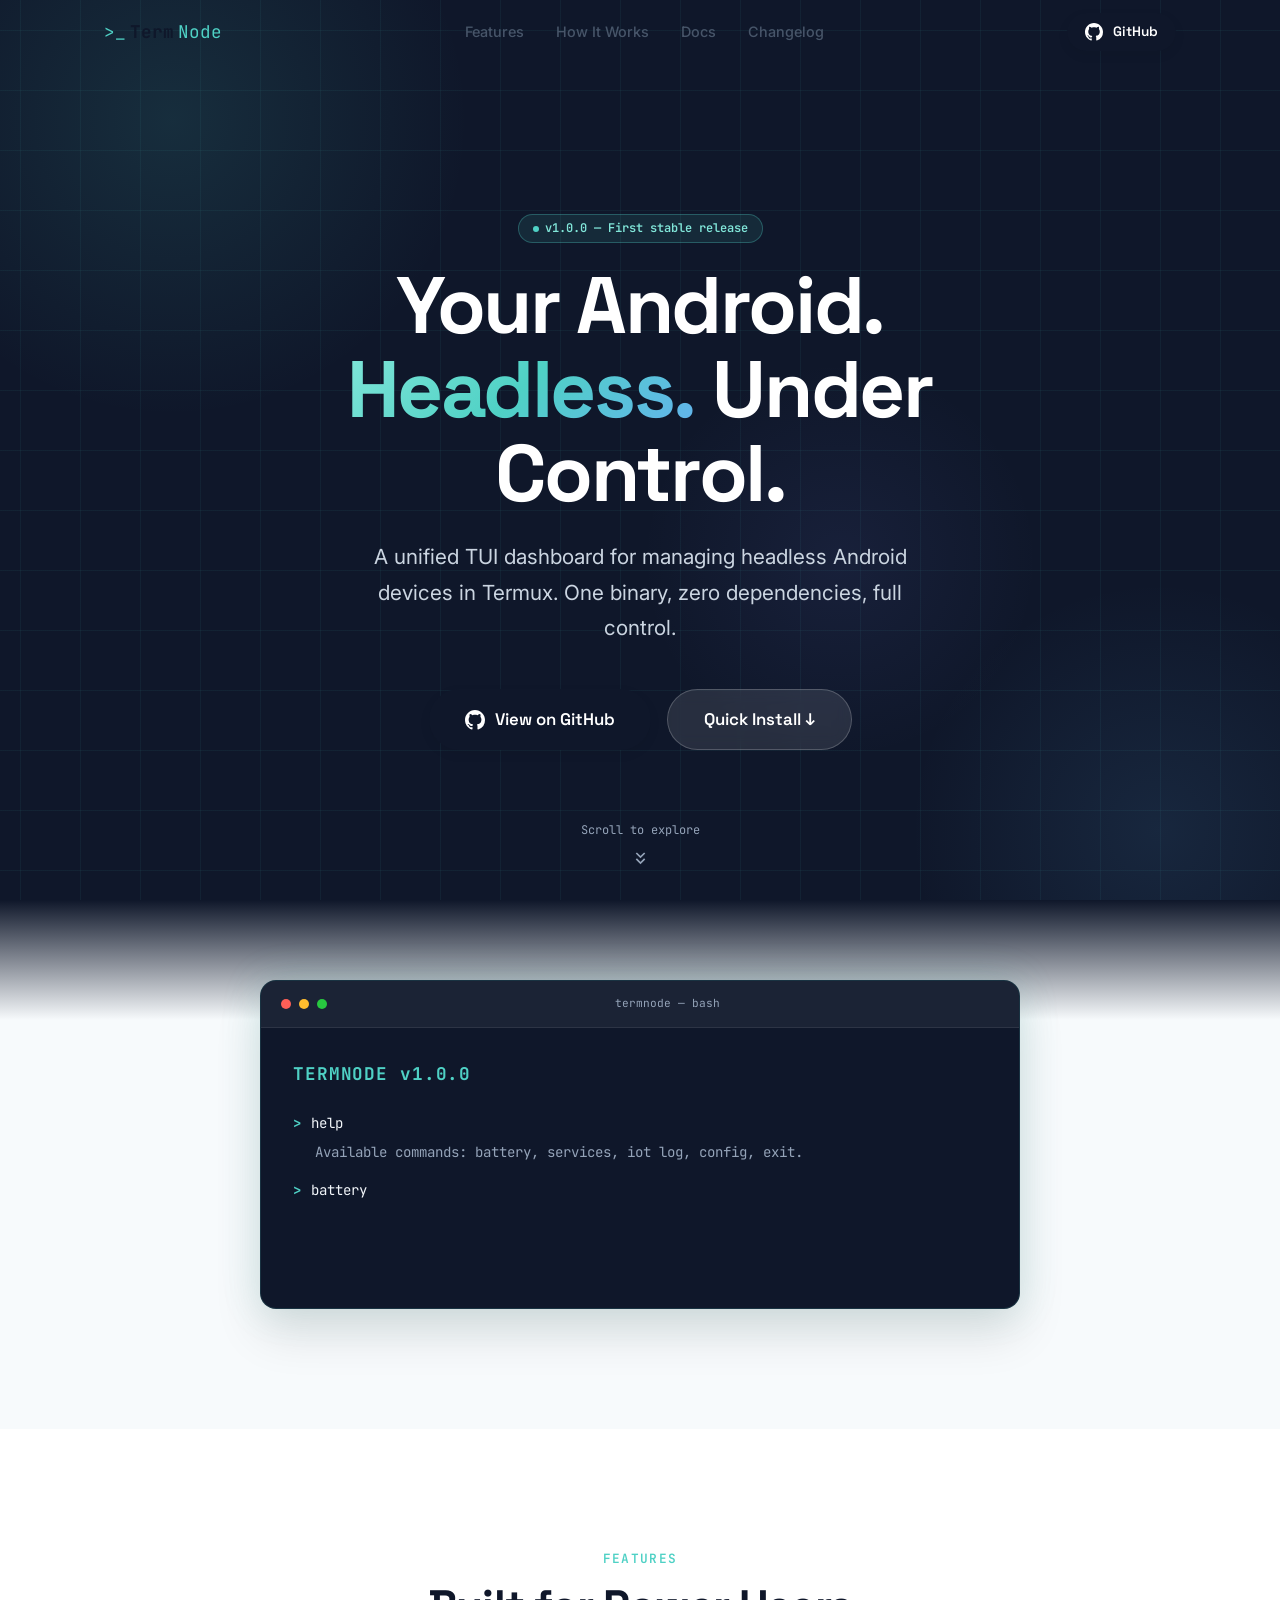
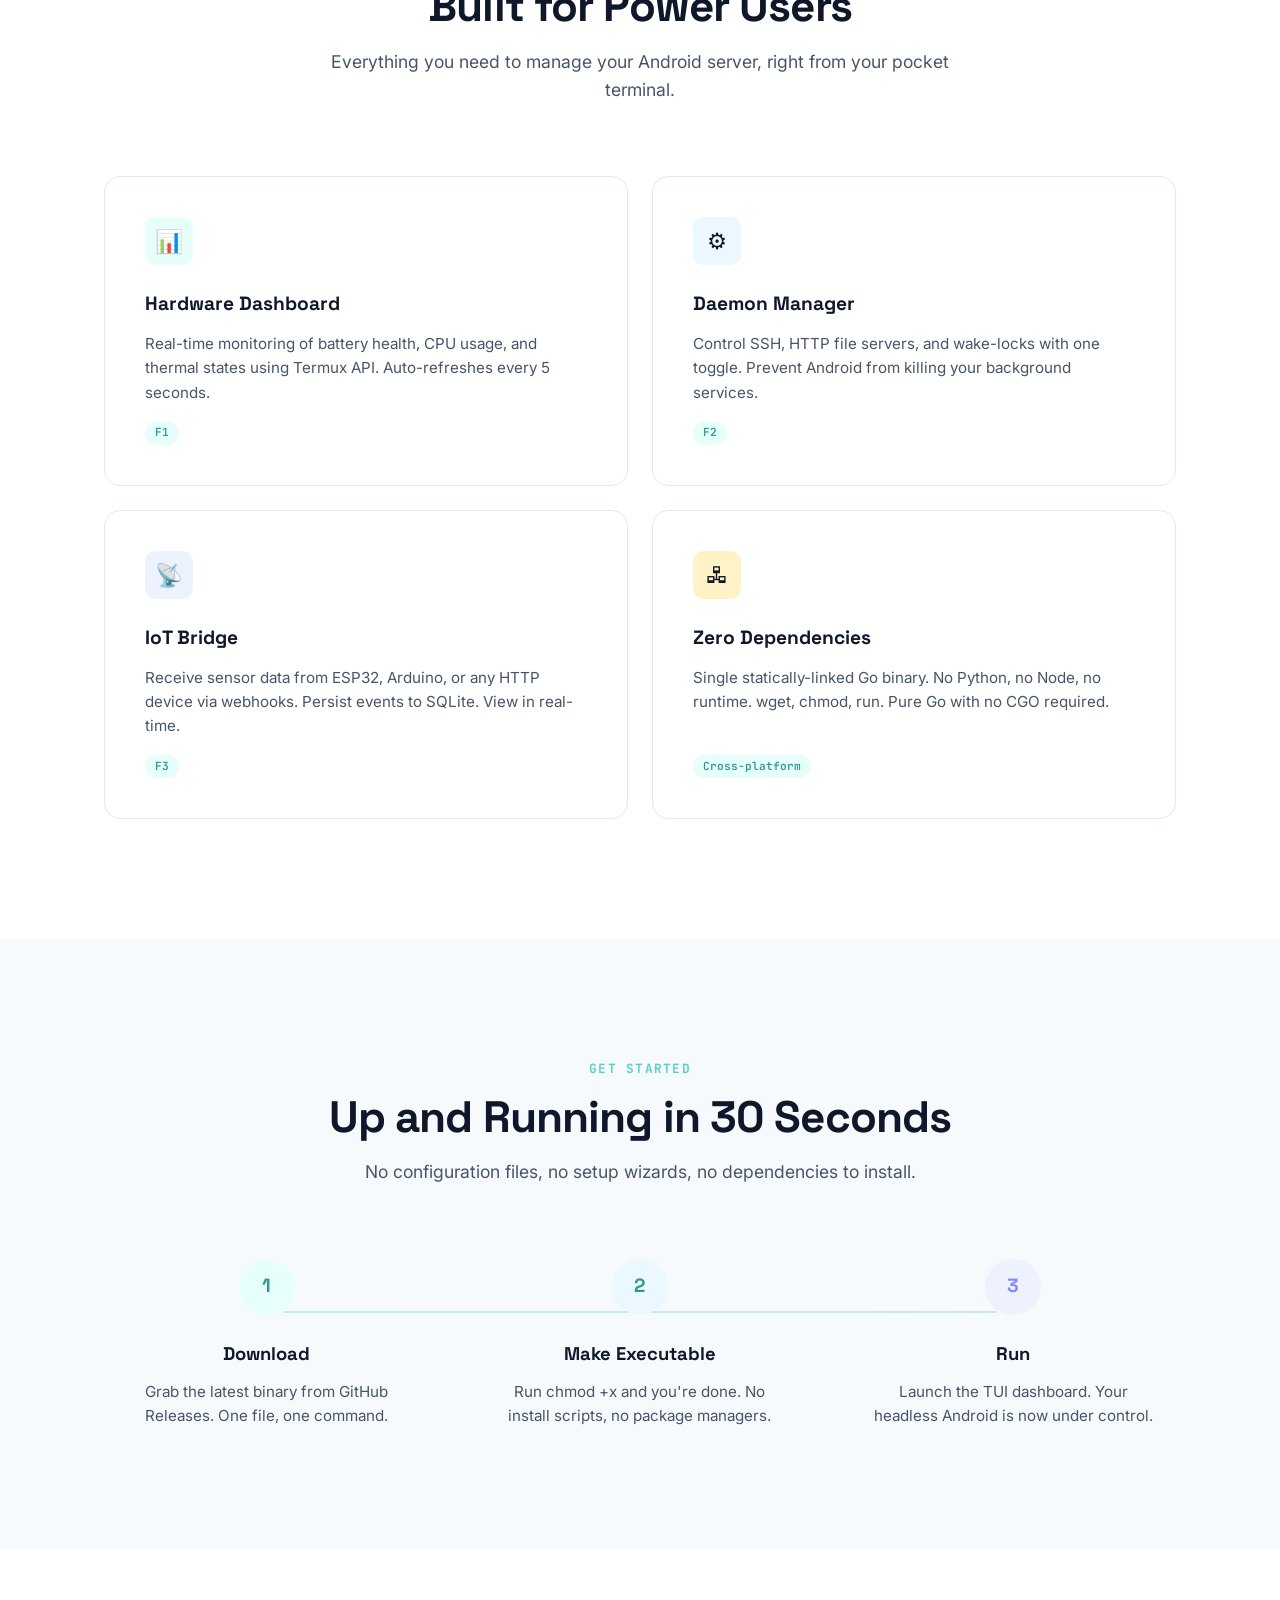
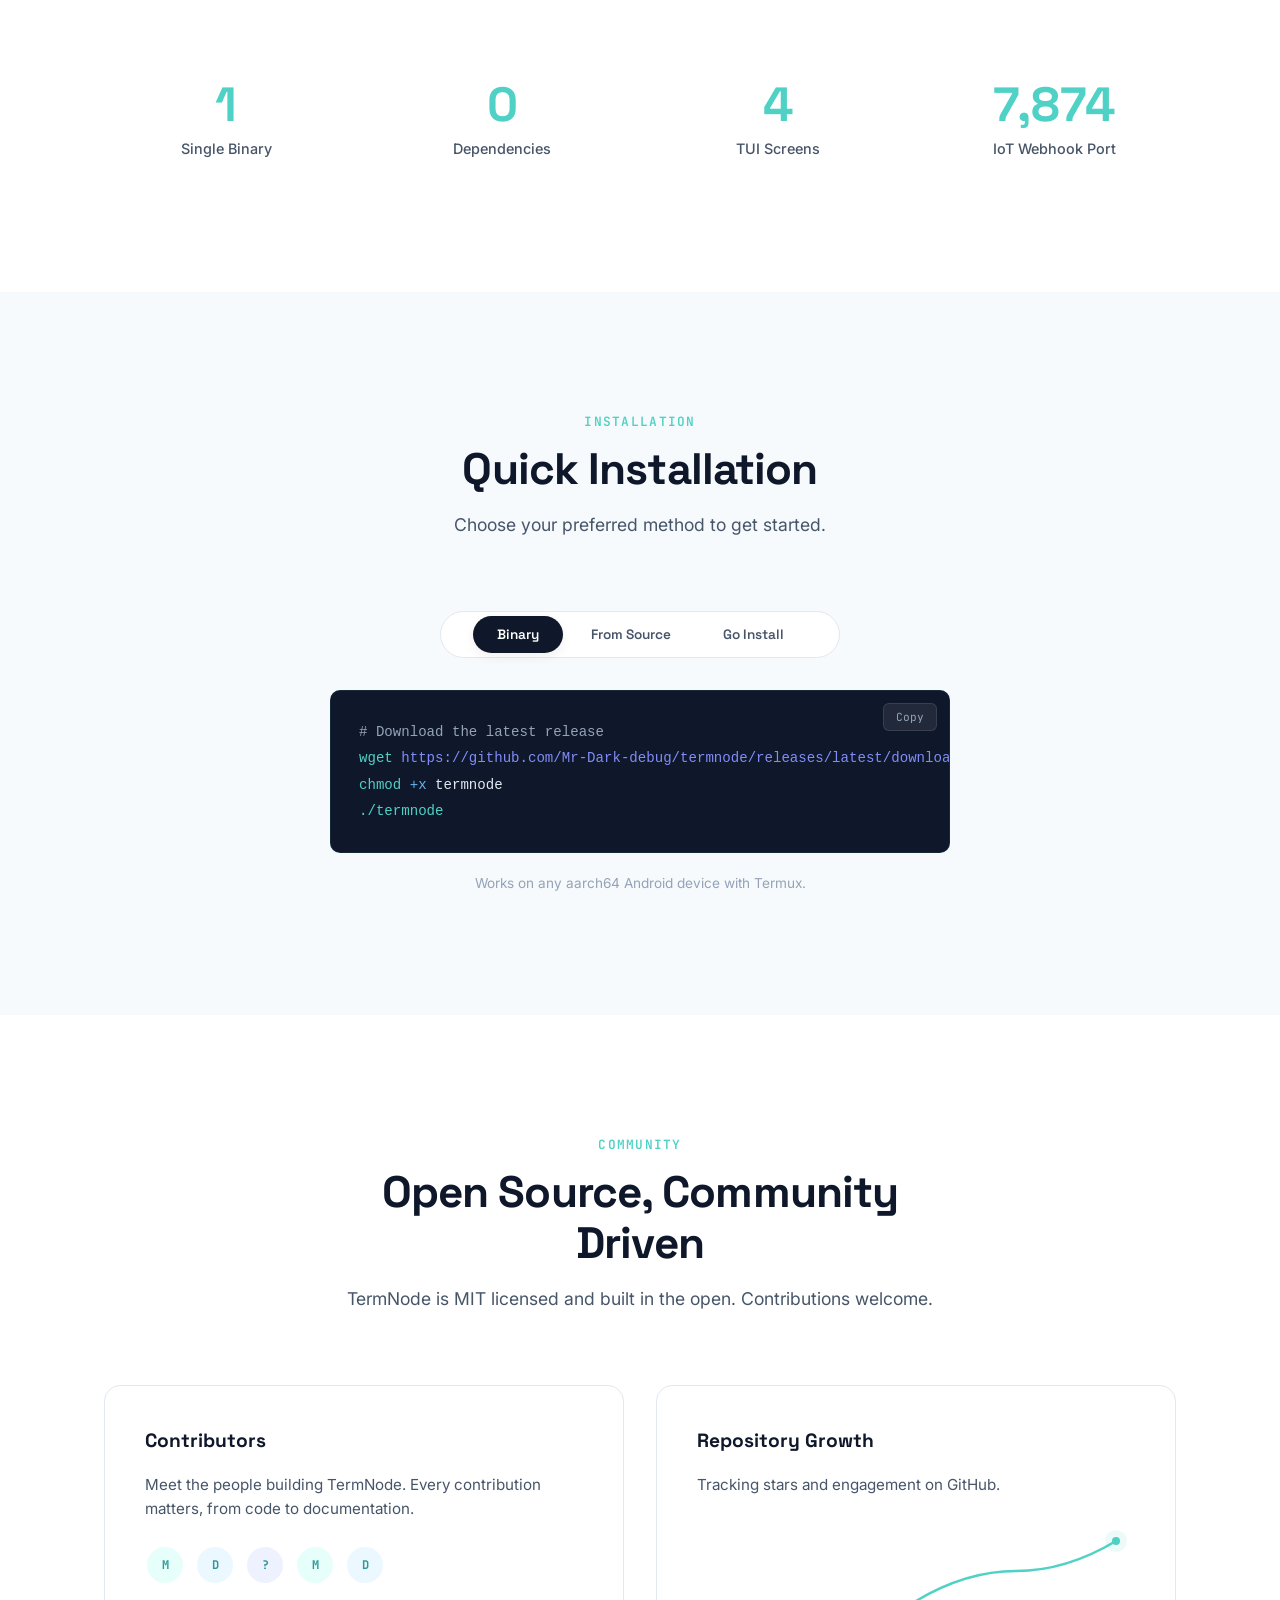
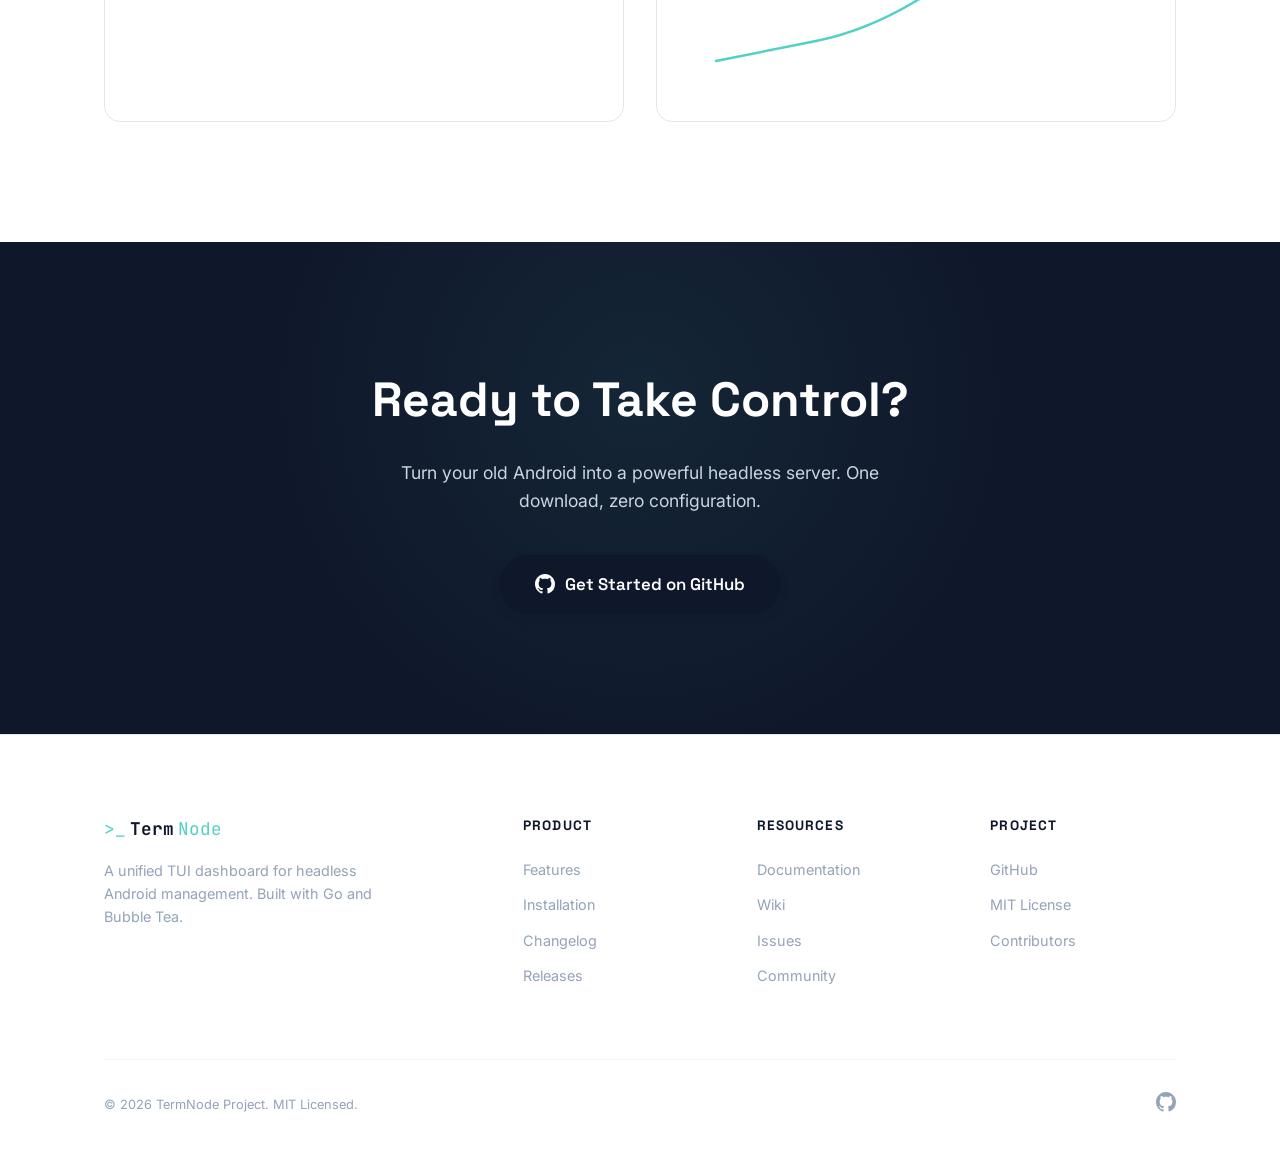
==== commit 2473b279: "feat: overhaul website with multi-page design, parallax, and micro-interactions - Redesign landing p" ====
--- a/index.html
+++ b/index.html
@@ -4,86 +4,110 @@
     <meta charset="UTF-8">
     <meta name="viewport" content="width=device-width, initial-scale=1.0">
     <title>TermNode — Your Android. Headless. Under Control.</title>
-    <meta name="description" content="A unified TUI dashboard for managing headless Android devices in Termux. Simple. Fast. Essential.">
-    
+    <meta name="description" content="A unified TUI dashboard for managing headless Android devices in Termux. Hardware monitoring, service management, IoT bridge — one binary, zero dependencies.">
+    <meta name="theme-color" content="#0F172A">
+
+    <!-- Open Graph -->
+    <meta property="og:title" content="TermNode — Headless Android Management">
+    <meta property="og:description" content="A unified TUI dashboard for managing headless Android devices in Termux.">
+    <meta property="og:type" content="website">
+    <meta property="og:url" content="https://mr-dark-debug.github.io/termnode/">
+
     <!-- Fonts -->
     <link rel="preconnect" href="https://fonts.googleapis.com">
     <link rel="preconnect" href="https://fonts.gstatic.com" crossorigin>
     <link href="https://fonts.googleapis.com/css2?family=Inter:wght@400;500;600;700&family=JetBrains+Mono:wght@400;700&family=Space+Grotesk:wght@700;800&display=swap" rel="stylesheet">
-    
+
     <!-- Styles -->
     <link rel="stylesheet" href="website/style.css">
-    
-    <!-- Favicon (SVG) -->
+
+    <!-- Favicon -->
     <link rel="icon" href="data:image/svg+xml,<svg xmlns='http://www.w3.org/2000/svg' viewBox='0 0 100 100'><text y='.9em' font-size='90' fill='%234FD1C5'>&#9654;</text></svg>">
 </head>
 <body>
 
-    <!-- ═══════════════ NAV ═══════════════ -->
-    <nav class="nav">
+    <!-- Scroll Progress -->
+    <div class="scroll-progress" id="scrollProgress"></div>
+
+    <!-- ═══════════════ NAVIGATION ═══════════════ -->
+    <nav class="nav" id="mainNav">
         <div class="container nav-inner">
-            <div class="nav-logo">
+            <a href="index.html" class="nav-logo">
                 <span>&gt;_</span> Term<span class="logo-accent">Node</span>
-            </div>
+            </a>
+            <ul class="nav-links">
+                <li><a href="#features">Features</a></li>
+                <li><a href="#how-it-works">How It Works</a></li>
+                <li><a href="docs.html">Docs</a></li>
+                <li><a href="changelog.html">Changelog</a></li>
+            </ul>
             <div class="nav-cta">
-                <a href="#features" class="nav-link">Features</a>
-                <a href="#install" class="nav-link">Install</a>
-                <a href="https://github.com/Mr-Dark-debug/termnode" class="btn btn-primary btn-sm">GitHub Repo</a>
-            </div>
+                <a href="https://github.com/Mr-Dark-debug/termnode" class="btn btn-primary btn-sm">
+                    <svg width="18" height="18" viewBox="0 0 24 24" fill="currentColor"><path d="M12 0C5.37 0 0 5.37 0 12c0 5.31 3.435 9.795 8.205 11.385.6.105.825-.255.825-.57 0-.285-.015-1.23-.015-2.235-3.015.555-3.795-.735-4.035-1.41-.135-.345-.72-1.41-1.23-1.695-.42-.225-1.02-.78-.015-.795.945-.015 1.62.87 1.845 1.23 1.08 1.815 2.805 1.305 3.495.99.105-.78.42-1.305.765-1.605-2.67-.3-5.46-1.335-5.46-5.925 0-1.305.465-2.385 1.23-3.225-.12-.3-.54-1.53.12-3.18 0 0 1.005-.315 3.3 1.23.96-.27 1.98-.405 3-.405s2.04.135 3 .405c2.295-1.56 3.3-1.23 3.3-1.23.66 1.65.24 2.88.12 3.18.765.84 1.23 1.905 1.23 3.225 0 4.605-2.805 5.625-5.475 5.925.435.375.81 1.095.81 2.22 0 1.605-.015 2.895-.015 3.3 0 .315.225.69.825.57A12.02 12.02 0 0024 12c0-6.63-5.37-12-12-12z"/></svg>
+                    GitHub
+                </a>
+            </div>
+            <button class="nav-hamburger" id="hamburger" aria-label="Menu">
+                <span></span>
+                <span></span>
+                <span></span>
+            </button>
         </div>
     </nav>
 
+    <!-- Mobile Menu -->
+    <div class="nav-mobile" id="mobileMenu">
+        <a href="#features" onclick="closeMobile()">Features</a>
+        <a href="#how-it-works" onclick="closeMobile()">How It Works</a>
+        <a href="docs.html">Documentation</a>
+        <a href="changelog.html">Changelog</a>
+        <a href="https://github.com/Mr-Dark-debug/termnode" style="color: var(--teal);">GitHub</a>
+    </div>
+
     <!-- ═══════════════ HERO ═══════════════ -->
-    <section class="hero">
-        <div class="hero-arc"></div>
-        <div class="container hero-content">
-            <span class="badge">v1.0.0 is out</span>
-            <h1>Your Android.<br><span class="gradient-text">Headless.</span> Under Control.</h1>
-            <p class="hero-sub">A unified TUI dashboard for managing headless Android devices in Termux. Simple. Fast. Essential.</p>
+    <section class="hero" id="hero">
+        <div class="hero-bg" id="heroBg">
+            <div class="hero-grid" data-speed="0.3"></div>
+            <div class="hero-glow-1" data-speed="0.15"></div>
+            <div class="hero-glow-2" data-speed="0.1"></div>
+            <div class="hero-glow-3" data-speed="0.2"></div>
+            <!-- Particles injected by JS -->
+        </div>
+
+        <div class="hero-content">
+            <span class="badge">v1.0.0 — First stable release</span>
+            <h1>Your Android.<br><span class="gradient-text-hero">Headless.</span> Under Control.</h1>
+            <p class="hero-sub">A unified TUI dashboard for managing headless Android devices in Termux. One binary, zero dependencies, full control.</p>
             <div class="hero-actions">
-                <a href="https://github.com/Mr-Dark-debug/termnode" class="btn btn-primary">
+                <a href="https://github.com/Mr-Dark-debug/termnode" class="btn btn-primary btn-lg">
                     <svg width="20" height="20" viewBox="0 0 24 24" fill="currentColor"><path d="M12 0C5.37 0 0 5.37 0 12c0 5.31 3.435 9.795 8.205 11.385.6.105.825-.255.825-.57 0-.285-.015-1.23-.015-2.235-3.015.555-3.795-.735-4.035-1.41-.135-.345-.72-1.41-1.23-1.695-.42-.225-1.02-.78-.015-.795.945-.015 1.62.87 1.845 1.23 1.08 1.815 2.805 1.305 3.495.99.105-.78.42-1.305.765-1.605-2.67-.3-5.46-1.335-5.46-5.925 0-1.305.465-2.385 1.23-3.225-.12-.3-.54-1.53.12-3.18 0 0 1.005-.315 3.3 1.23.96-.27 1.98-.405 3-.405s2.04.135 3 .405c2.295-1.56 3.3-1.23 3.3-1.23.66 1.65.24 2.88.12 3.18.765.84 1.23 1.905 1.23 3.225 0 4.605-2.805 5.625-5.475 5.925.435.375.81 1.095.81 2.22 0 1.605-.015 2.895-.015 3.3 0 .315.225.69.825.57A12.02 12.02 0 0024 12c0-6.63-5.37-12-12-12z"/></svg>
                     View on GitHub
                 </a>
-            </div>
-        </div>
-    </section>
-
-    <!-- ═══════════════ TERMINAL SECTION ═══════════════ -->
+                <a href="#install" class="btn btn-ghost btn-lg">
+                    Quick Install &darr;
+                </a>
+            </div>
+        </div>
+
+        <div class="hero-scroll-hint">
+            Scroll to explore
+            <svg viewBox="0 0 24 24" fill="none" stroke="currentColor" stroke-width="2"><path d="M7 13l5 5 5-5M7 6l5 5 5-5"/></svg>
+        </div>
+    </section>
+
+    <!-- ═══════════════ TERMINAL DEMO ═══════════════ -->
     <section class="terminal-section">
         <div class="container">
-            <div class="terminal-window">
+            <div class="terminal-window reveal">
                 <div class="terminal-header">
                     <span class="term-dot"></span>
                     <span class="term-dot"></span>
                     <span class="term-dot"></span>
-                    <span style="flex-grow:1; text-align:center; font-size:0.7rem; color:var(--text-dim);">termnode — bash</span>
-                </div>
-                <div class="terminal-body">
-                    <span class="term-title">TERMNODE</span>
-                    <div class="term-line">
-                        <span class="term-prompt">&gt;</span>
-                        <span class="term-cmd">help</span>
-                    </div>
-                    <span class="term-output">Available commands: battery, services, iot log, config, exit.</span>
-                    
-                    <div class="term-line">
-                        <span class="term-prompt">&gt;</span>
-                        <span class="term-cmd">battery</span>
-                    </div>
-                    <span class="term-output">Level: 87% | Status: Discharging | Health: Good | Temp: 31.2°C</span>
-                    
-                    <div class="term-line">
-                        <span class="term-prompt">&gt;</span>
-                        <span class="term-cmd">services</span>
-                    </div>
-                    <span class="term-output">SSH: [RUNNING] | HTTP: [STOPPED] | WakeLock: [ACTIVE]</span>
-                    
-                    <div class="term-line">
-                        <span class="term-prompt">&gt;</span>
-                        <span class="term-cmd">iot log</span>
-                    </div>
-                    <span class="term-output">12:04:22 - ESP32_Temp: 24.5°C<br>12:05:01 - LivingRoom_Light: ON</span>
+                    <span class="terminal-title">termnode — bash</span>
+                </div>
+                <div class="terminal-body" id="terminalBody">
+                    <span class="term-title-label">TERMNODE v1.0.0</span>
+                    <!-- Lines injected by JS typing animation -->
                 </div>
             </div>
         </div>
@@ -92,30 +116,87 @@
     <!-- ═══════════════ FEATURES ═══════════════ -->
     <section class="features" id="features">
         <div class="container">
-            <div class="section-header">
+            <div class="section-header reveal">
+                <span class="section-label">Features</span>
                 <h2>Built for Power Users</h2>
                 <p class="section-sub">Everything you need to manage your Android server, right from your pocket terminal.</p>
             </div>
             <div class="features-grid">
-                <div class="feature-panel">
-                    <div class="feature-icon">📊</div>
+                <div class="feature-panel reveal reveal-delay-1">
+                    <div class="feature-icon icon-mint">&#x1F4CA;</div>
                     <h3>Hardware Dashboard</h3>
-                    <p>Real-time monitoring of battery health, CPU usage, and thermal states using Termux API.</p>
-                </div>
-                <div class="feature-panel">
-                    <div class="feature-icon">⚙️</div>
+                    <p>Real-time monitoring of battery health, CPU usage, and thermal states using Termux API. Auto-refreshes every 5 seconds.</p>
+                    <span class="feature-tag">F1</span>
+                </div>
+                <div class="feature-panel reveal reveal-delay-2">
+                    <div class="feature-icon icon-blue">&#x2699;&#xFE0F;</div>
                     <h3>Daemon Manager</h3>
-                    <p>Control background processes and wake-locks to prevent Android from killing your services.</p>
-                </div>
-                <div class="feature-panel">
-                    <div class="feature-icon">🌐</div>
-                    <h3>Network Controls</h3>
-                    <p>Toggle SSH, HTTP file servers, and view detailed network stats with zero configuration.</p>
-                </div>
-                <div class="feature-panel">
-                    <div class="feature-icon">📡</div>
+                    <p>Control SSH, HTTP file servers, and wake-locks with one toggle. Prevent Android from killing your background services.</p>
+                    <span class="feature-tag">F2</span>
+                </div>
+                <div class="feature-panel reveal reveal-delay-3">
+                    <div class="feature-icon icon-indigo">&#x1F4E1;</div>
                     <h3>IoT Bridge</h3>
-                    <p>Receive sensor data via HTTP webhooks and persist them to a local SQLite database.</p>
+                    <p>Receive sensor data from ESP32, Arduino, or any HTTP device via webhooks. Persist events to SQLite. View in real-time.</p>
+                    <span class="feature-tag">F3</span>
+                </div>
+                <div class="feature-panel reveal reveal-delay-4">
+                    <div class="feature-icon icon-amber">&#x1F5A7;</div>
+                    <h3>Zero Dependencies</h3>
+                    <p>Single statically-linked Go binary. No Python, no Node, no runtime. wget, chmod, run. Pure Go with no CGO required.</p>
+                    <span class="feature-tag">Cross-platform</span>
+                </div>
+            </div>
+        </div>
+    </section>
+
+    <!-- ═══════════════ HOW IT WORKS ═══════════════ -->
+    <section class="how-it-works" id="how-it-works">
+        <div class="container">
+            <div class="section-header reveal">
+                <span class="section-label">Get Started</span>
+                <h2>Up and Running in 30 Seconds</h2>
+                <p class="section-sub">No configuration files, no setup wizards, no dependencies to install.</p>
+            </div>
+            <div class="steps-grid">
+                <div class="step reveal reveal-delay-1">
+                    <div class="step-number sn-1">1</div>
+                    <h3>Download</h3>
+                    <p>Grab the latest binary from GitHub Releases. One file, one command.</p>
+                </div>
+                <div class="step reveal reveal-delay-2">
+                    <div class="step-number sn-2">2</div>
+                    <h3>Make Executable</h3>
+                    <p>Run chmod +x and you're done. No install scripts, no package managers.</p>
+                </div>
+                <div class="step reveal reveal-delay-3">
+                    <div class="step-number sn-3">3</div>
+                    <h3>Run</h3>
+                    <p>Launch the TUI dashboard. Your headless Android is now under control.</p>
+                </div>
+            </div>
+        </div>
+    </section>
+
+    <!-- ═══════════════ STATS ═══════════════ -->
+    <section class="stats" id="stats">
+        <div class="container">
+            <div class="stats-grid">
+                <div class="stat-item reveal">
+                    <div class="stat-value" data-count="1">0</div>
+                    <div class="stat-label">Single Binary</div>
+                </div>
+                <div class="stat-item reveal reveal-delay-1">
+                    <div class="stat-value" data-count="0">0</div>
+                    <div class="stat-label">Dependencies</div>
+                </div>
+                <div class="stat-item reveal reveal-delay-2">
+                    <div class="stat-value" data-count="4">0</div>
+                    <div class="stat-label">TUI Screens</div>
+                </div>
+                <div class="stat-item reveal reveal-delay-3">
+                    <div class="stat-value" data-count="8080">0</div>
+                    <div class="stat-label">IoT Webhook Port</div>
                 </div>
             </div>
         </div>
@@ -124,72 +205,156 @@
     <!-- ═══════════════ INSTALLATION ═══════════════ -->
     <section class="install" id="install">
         <div class="container">
-            <div class="section-header">
+            <div class="section-header reveal">
+                <span class="section-label">Installation</span>
                 <h2>Quick Installation</h2>
-                <p class="section-sub">Get TermNode up and running on your device in seconds.</p>
-            </div>
+                <p class="section-sub">Choose your preferred method to get started.</p>
+            </div>
+
+            <div class="install-tabs reveal">
+                <button class="install-tab active" data-tab="binary">Binary</button>
+                <button class="install-tab" data-tab="source">From Source</button>
+                <button class="install-tab" data-tab="go">Go Install</button>
+            </div>
+
             <div class="code-container">
-                <div class="code-block">
-                    <button class="code-copy">Copy</button>
-                    <code>wget https://github.com/Mr-Dark-debug/termnode/releases/latest/download/termnode
-chmod +x termnode
-./termnode</code>
-                </div>
-                <p style="text-align:center; color:var(--text-dim); font-size:0.9rem;">Or using Go:</p>
-                <div class="code-block" style="margin-top:16px;">
-                    <button class="code-copy">Copy</button>
-                    <code>go install github.com/Mr-Dark-debug/termnode@latest</code>
-                </div>
-            </div>
-        </div>
-    </section>
-
-    <!-- ═══════════════ COMMUNITY & STATS ═══════════════ -->
-    <section class="community">
-        <div class="container">
+                <div class="install-panel active" id="panel-binary">
+                    <div class="code-block">
+                        <button class="code-copy">Copy</button>
+                        <code><span class="comment"># Download the latest release</span>
+<span class="cmd">wget</span> <span class="url">https://github.com/Mr-Dark-debug/termnode/releases/latest/download/termnode</span>
+<span class="cmd">chmod</span> <span class="flag">+x</span> termnode
+<span class="cmd">./termnode</span></code>
+                    </div>
+                    <p class="install-note">Works on any aarch64 Android device with Termux.</p>
+                </div>
+
+                <div class="install-panel" id="panel-source">
+                    <div class="code-block">
+                        <button class="code-copy">Copy</button>
+                        <code><span class="comment"># Build from source</span>
+<span class="cmd">git clone</span> <span class="url">https://github.com/Mr-Dark-debug/termnode.git</span>
+<span class="cmd">cd</span> termnode
+<span class="cmd">go build</span> <span class="flag">-o termnode</span> .
+<span class="cmd">./termnode</span></code>
+                    </div>
+                    <p class="install-note">Requires Go 1.22+ and Termux with termux-api package.</p>
+                </div>
+
+                <div class="install-panel" id="panel-go">
+                    <div class="code-block">
+                        <button class="code-copy">Copy</button>
+                        <code><span class="cmd">go install</span> <span class="url">github.com/Mr-Dark-debug/termnode@latest</span></code>
+                    </div>
+                    <p class="install-note">Installs to $GOPATH/bin. Make sure it's in your $PATH.</p>
+                </div>
+            </div>
+        </div>
+    </section>
+
+    <!-- ═══════════════ COMMUNITY ═══════════════ -->
+    <section class="community" id="community">
+        <div class="container">
+            <div class="section-header reveal">
+                <span class="section-label">Community</span>
+                <h2>Open Source, Community Driven</h2>
+                <p class="section-sub">TermNode is MIT licensed and built in the open. Contributions welcome.</p>
+            </div>
             <div class="community-grid">
-                <div class="community-card">
-                    <h3>Community Driven</h3>
-                    <p>TermNode is open source. Join our growing list of contributors and help build the future of mobile server management.</p>
-                    <div class="contributor-list">
-                        <div class="contributor-slot"></div>
-                        <div class="contributor-slot"></div>
-                        <div class="contributor-slot"></div>
-                        <div class="contributor-slot"></div>
-                        <div class="contributor-slot"></div>
-                    </div>
-                </div>
-                <div class="community-card">
+                <div class="community-card reveal">
+                    <h3>Contributors</h3>
+                    <p>Meet the people building TermNode. Every contribution matters, from code to documentation.</p>
+                    <div class="contributor-list" id="contributorList">
+                        <div class="contributor-slot"></div>
+                        <div class="contributor-slot"></div>
+                        <div class="contributor-slot"></div>
+                        <div class="contributor-slot"></div>
+                        <div class="contributor-slot"></div>
+                    </div>
+                </div>
+                <div class="community-card reveal">
                     <h3>Repository Growth</h3>
                     <p>Tracking stars and engagement on GitHub.</p>
                     <div class="stats-chart">
-                        <svg viewBox="0 0 400 200" width="100%" height="100%">
-                            <path class="chart-line" d="M0,180 Q50,160 100,170 T200,100 T300,80 T400,20" />
+                        <svg viewBox="0 0 400 160" width="100%" height="100%">
+                            <defs>
+                                <linearGradient id="chart-gradient" x1="0" y1="0" x2="0" y2="1">
+                                    <stop offset="0%" stop-color="var(--teal)" stop-opacity="0.3"/>
+                                    <stop offset="100%" stop-color="var(--teal)" stop-opacity="0"/>
+                                </linearGradient>
+                            </defs>
+                            <path class="chart-area" d="M0,140 Q50,130 100,120 T200,80 T300,50 T400,20 L400,160 L0,160 Z" />
+                            <path class="chart-line" d="M0,140 Q50,130 100,120 T200,80 T300,50 T400,20" />
                             <circle cx="400" cy="20" r="4" fill="var(--teal)" />
+                            <circle cx="400" cy="20" r="8" fill="var(--teal)" opacity="0.2">
+                                <animate attributeName="r" values="8;14;8" dur="2s" repeatCount="indefinite"/>
+                                <animate attributeName="opacity" values="0.2;0;0.2" dur="2s" repeatCount="indefinite"/>
+                            </circle>
                         </svg>
                     </div>
-                    <div style="display:flex; justify-content:space-between; margin-top:12px; font-family:var(--font-mono); font-size:0.8rem; color:var(--text-dim);">
-                        <span>Jan</span>
-                        <span>Feb</span>
-                        <span>Mar (Current)</span>
-                    </div>
-                </div>
+                </div>
+            </div>
+        </div>
+    </section>
+
+    <!-- ═══════════════ CTA ═══════════════ -->
+    <section class="cta">
+        <div class="container">
+            <h2 class="reveal">Ready to Take Control?</h2>
+            <p class="reveal">Turn your old Android into a powerful headless server. One download, zero configuration.</p>
+            <div class="reveal" style="position:relative;">
+                <a href="https://github.com/Mr-Dark-debug/termnode" class="btn btn-primary btn-lg">
+                    <svg width="20" height="20" viewBox="0 0 24 24" fill="currentColor"><path d="M12 0C5.37 0 0 5.37 0 12c0 5.31 3.435 9.795 8.205 11.385.6.105.825-.255.825-.57 0-.285-.015-1.23-.015-2.235-3.015.555-3.795-.735-4.035-1.41-.135-.345-.72-1.41-1.23-1.695-.42-.225-1.02-.78-.015-.795.945-.015 1.62.87 1.845 1.23 1.08 1.815 2.805 1.305 3.495.99.105-.78.42-1.305.765-1.605-2.67-.3-5.46-1.335-5.46-5.925 0-1.305.465-2.385 1.23-3.225-.12-.3-.54-1.53.12-3.18 0 0 1.005-.315 3.3 1.23.96-.27 1.98-.405 3-.405s2.04.135 3 .405c2.295-1.56 3.3-1.23 3.3-1.23.66 1.65.24 2.88.12 3.18.765.84 1.23 1.905 1.23 3.225 0 4.605-2.805 5.625-5.475 5.925.435.375.81 1.095.81 2.22 0 1.605-.015 2.895-.015 3.3 0 .315.225.69.825.57A12.02 12.02 0 0024 12c0-6.63-5.37-12-12-12z"/></svg>
+                    Get Started on GitHub
+                </a>
             </div>
         </div>
     </section>
 
     <!-- ═══════════════ FOOTER ═══════════════ -->
     <footer class="footer">
-        <div class="container footer-inner">
-            <div class="nav-logo">
-                Term<span class="logo-accent">Node</span>
-            </div>
-            <div class="footer-copy">
-                &copy; 2026 TermNode Project. MIT Licensed.
-            </div>
-            <div class="nav-cta">
-                <a href="https://github.com/Mr-Dark-debug/termnode" class="nav-link">GitHub</a>
-                <a href="#" class="nav-link">Documentation</a>
+        <div class="container">
+            <div class="footer-grid">
+                <div class="footer-brand">
+                    <div class="nav-logo">
+                        <span>&gt;_</span> Term<span class="logo-accent">Node</span>
+                    </div>
+                    <p>A unified TUI dashboard for headless Android management. Built with Go and Bubble Tea.</p>
+                </div>
+                <div class="footer-col">
+                    <h4>Product</h4>
+                    <ul>
+                        <li><a href="#features">Features</a></li>
+                        <li><a href="#install">Installation</a></li>
+                        <li><a href="changelog.html">Changelog</a></li>
+                        <li><a href="https://github.com/Mr-Dark-debug/termnode/releases">Releases</a></li>
+                    </ul>
+                </div>
+                <div class="footer-col">
+                    <h4>Resources</h4>
+                    <ul>
+                        <li><a href="docs.html">Documentation</a></li>
+                        <li><a href="https://github.com/Mr-Dark-debug/termnode/wiki">Wiki</a></li>
+                        <li><a href="https://github.com/Mr-Dark-debug/termnode/issues">Issues</a></li>
+                        <li><a href="#community">Community</a></li>
+                    </ul>
+                </div>
+                <div class="footer-col">
+                    <h4>Project</h4>
+                    <ul>
+                        <li><a href="https://github.com/Mr-Dark-debug/termnode">GitHub</a></li>
+                        <li><a href="https://github.com/Mr-Dark-debug/termnode/blob/main/LICENSE">MIT License</a></li>
+                        <li><a href="https://github.com/Mr-Dark-debug/termnode/graphs/contributors">Contributors</a></li>
+                    </ul>
+                </div>
+            </div>
+            <div class="footer-bottom">
+                <div class="footer-copy">&copy; 2026 TermNode Project. MIT Licensed.</div>
+                <div class="footer-social">
+                    <a href="https://github.com/Mr-Dark-debug/termnode" aria-label="GitHub">
+                        <svg width="20" height="20" viewBox="0 0 24 24" fill="currentColor"><path d="M12 0C5.37 0 0 5.37 0 12c0 5.31 3.435 9.795 8.205 11.385.6.105.825-.255.825-.57 0-.285-.015-1.23-.015-2.235-3.015.555-3.795-.735-4.035-1.41-.135-.345-.72-1.41-1.23-1.695-.42-.225-1.02-.78-.015-.795.945-.015 1.62.87 1.845 1.23 1.08 1.815 2.805 1.305 3.495.99.105-.78.42-1.305.765-1.605-2.67-.3-5.46-1.335-5.46-5.925 0-1.305.465-2.385 1.23-3.225-.12-.3-.54-1.53.12-3.18 0 0 1.005-.315 3.3 1.23.96-.27 1.98-.405 3-.405s2.04.135 3 .405c2.295-1.56 3.3-1.23 3.3-1.23.66 1.65.24 2.88.12 3.18.765.84 1.23 1.905 1.23 3.225 0 4.605-2.805 5.625-5.475 5.925.435.375.81 1.095.81 2.22 0 1.605-.015 2.895-.015 3.3 0 .315.225.69.825.57A12.02 12.02 0 0024 12c0-6.63-5.37-12-12-12z"/></svg>
+                    </a>
+                </div>
             </div>
         </div>
     </footer>
--- a/website/style.css
+++ b/website/style.css
@@ -1,41 +1,51 @@
-/* ═══════════════════════════════════════════
-   TermNode — Premium Light Marketing Stylesheet
-   Charm.sh & Bubble Tea inspired aesthetic
-   ═══════════════════════════════════════════ */
+/* ═══════════════════════════════════════════════════════════════
+   TermNode — Professional Marketing Stylesheet
+   Parallax · Micro-interactions · Multi-page
+   ═══════════════════════════════════════════════════════════════ */
 
 /* ── Custom Properties ── */
 :root {
-    --bg:         #FFFFFF;
-    --bg-subtle:  #F8FAFC;
-    --bg-card:    #FFFFFF;
-    --border:     #E2E8F0;
-    --border-soft:#F1F5F9;
-
-    /* Soft Pastel Accents */
-    --mint:        #81E6D9; /* Mint Green */
-    --teal:        #4FD1C5; /* Soft Teal */
-    --blue:        #63B3ED; /* Soft Blue */
-    --blue-pale:   #EBF8FF;
-    --mint-pale:   #E6FFFA;
-
-    --text:        #1A202C; /* Dark Slate */
-    --text-muted:  #4A5568;
-    --text-dim:    #718096;
-
-    --font-heading: 'Space Grotesk', system-ui, -apple-system, sans-serif;
-    --font-body:    'Inter', system-ui, -apple-system, sans-serif;
-    --font-mono:    'JetBrains Mono', 'Fira Code', 'Cascadia Code', monospace;
-
-    --radius-sm:  6px;
-    --radius-md:  10px;
-    --radius-lg:  14px;
-    --radius-xl:  24px;
-
-    --shadow-sm: 0 1px 3px rgba(0,0,0,0.05);
-    --shadow-md: 0 4px 6px -1px rgba(0,0,0,0.05), 0 2px 4px -1px rgba(0,0,0,0.03);
-    --shadow-lg: 0 10px 15px -3px rgba(0,0,0,0.04), 0 4px 6px -2px rgba(0,0,0,0.02);
-
-    --arc-gradient: linear-gradient(180deg, var(--mint-pale) 0%, rgba(255,255,255,0) 100%);
+    --bg:            #FFFFFF;
+    --bg-subtle:     #F7FAFC;
+    --bg-dark:       #0F172A;
+    --bg-card:       #FFFFFF;
+    --border:        #E2E8F0;
+    --border-soft:   #F1F5F9;
+
+    --mint:          #81E6D9;
+    --teal:          #4FD1C5;
+    --teal-dark:     #319795;
+    --blue:          #63B3ED;
+    --blue-pale:     #EBF8FF;
+    --mint-pale:     #E6FFFA;
+    --indigo:        #818CF8;
+    --indigo-pale:   #EEF2FF;
+    --amber:         #F6AD55;
+    --rose:          #FC8181;
+
+    --text:          #0F172A;
+    --text-muted:    #475569;
+    --text-dim:      #94A3B8;
+    --text-light:    #CBD5E1;
+
+    --font-heading:  'Space Grotesk', system-ui, -apple-system, sans-serif;
+    --font-body:     'Inter', system-ui, -apple-system, sans-serif;
+    --font-mono:     'JetBrains Mono', 'Fira Code', monospace;
+
+    --radius-sm:   6px;
+    --radius-md:   10px;
+    --radius-lg:   16px;
+    --radius-xl:   24px;
+
+    --shadow-sm:   0 1px 3px rgba(0,0,0,0.06);
+    --shadow-md:   0 4px 12px rgba(0,0,0,0.06);
+    --shadow-lg:   0 12px 32px rgba(0,0,0,0.08);
+    --shadow-xl:   0 24px 48px rgba(0,0,0,0.12);
+    --shadow-glow: 0 0 40px rgba(79,209,197,0.15);
+
+    --nav-h:       64px;
+    --ease-out:    cubic-bezier(0.16, 1, 0.3, 1);
+    --ease-spring: cubic-bezier(0.34, 1.56, 0.64, 1);
 }
 
 /* ── Reset ── */
@@ -54,21 +64,20 @@
     line-height: 1.6;
     overflow-x: hidden;
     -webkit-font-smoothing: antialiased;
+    -moz-osx-font-smoothing: grayscale;
 }
 
 a { color: var(--teal); text-decoration: none; transition: color 0.2s; }
-a:hover { color: var(--blue); }
+a:hover { color: var(--teal-dark); }
 
 img { max-width: 100%; display: block; }
 
+::selection { background: var(--mint); color: var(--bg-dark); }
+
 /* ── Utility ── */
-.container {
-    max-width: 1100px;
-    margin: 0 auto;
-    padding: 0 24px;
-}
-
-.mono { font-family: var(--font-mono); }
+.container { max-width: 1120px; margin: 0 auto; padding: 0 24px; }
+.container-wide { max-width: 1280px; margin: 0 auto; padding: 0 24px; }
+.container-narrow { max-width: 760px; margin: 0 auto; padding: 0 24px; }
 
 .gradient-text {
     background: linear-gradient(135deg, var(--teal), var(--blue));
@@ -77,42 +86,74 @@
     background-clip: text;
 }
 
+.gradient-text-hero {
+    background: linear-gradient(135deg, var(--mint), var(--teal), var(--blue));
+    -webkit-background-clip: text;
+    -webkit-text-fill-color: transparent;
+    background-clip: text;
+}
+
 .badge {
-    display: inline-block;
+    display: inline-flex;
+    align-items: center;
+    gap: 6px;
     font-family: var(--font-mono);
     font-size: 0.75rem;
     font-weight: 600;
     color: var(--teal);
     background: var(--mint-pale);
-    border: 1px solid var(--mint);
+    border: 1px solid rgba(79,209,197,0.3);
     border-radius: 100px;
-    padding: 2px 12px;
-    margin-bottom: 16px;
+    padding: 4px 14px;
+    margin-bottom: 20px;
+}
+
+.badge::before {
+    content: '';
+    width: 6px;
+    height: 6px;
+    background: var(--teal);
+    border-radius: 50%;
+    animation: pulse-dot 2s ease-in-out infinite;
 }
 
 .section-header {
     text-align: center;
-    max-width: 700px;
-    margin: 0 auto 64px;
+    max-width: 640px;
+    margin: 0 auto 72px;
 }
 
 .section-header h2 {
     font-family: var(--font-heading);
-    font-size: clamp(1.75rem, 4vw, 2.5rem);
+    font-size: clamp(1.75rem, 4vw, 2.75rem);
     font-weight: 700;
-    line-height: 1.2;
+    line-height: 1.15;
     margin-bottom: 16px;
+    letter-spacing: -0.02em;
 }
 
 .section-sub {
     color: var(--text-muted);
-    font-size: 1.05rem;
+    font-size: 1.1rem;
+    line-height: 1.6;
+}
+
+.section-label {
+    font-family: var(--font-mono);
+    font-size: 0.8rem;
+    font-weight: 600;
+    color: var(--teal);
+    text-transform: uppercase;
+    letter-spacing: 0.1em;
+    margin-bottom: 12px;
+    display: block;
 }
 
 /* ── Buttons ── */
 .btn {
     display: inline-flex;
     align-items: center;
+    justify-content: center;
     gap: 10px;
     font-family: var(--font-heading);
     font-weight: 600;
@@ -120,190 +161,493 @@
     padding: 12px 28px;
     border-radius: 100px;
     cursor: pointer;
-    transition: all 0.2s ease;
+    transition: all 0.25s var(--ease-out);
     text-decoration: none;
+    border: none;
+    position: relative;
+    overflow: hidden;
 }
 
 .btn-primary {
-    background: var(--text);
+    background: var(--bg-dark);
     color: #fff;
     box-shadow: var(--shadow-md);
 }
 
 .btn-primary:hover {
-    background: #000;
-    transform: translateY(-1px);
+    background: #1E293B;
+    transform: translateY(-2px);
     box-shadow: var(--shadow-lg);
-}
-
-.btn-outline {
+    color: #fff;
+}
+
+.btn-secondary {
     background: transparent;
     color: var(--text);
-    border: 1px solid var(--border);
-}
-
-.btn-outline:hover {
+    border: 1.5px solid var(--border);
+}
+
+.btn-secondary:hover {
     border-color: var(--teal);
     color: var(--teal);
-}
-
-/* ═══════════ NAV ═══════════ */
+    transform: translateY(-1px);
+}
+
+.btn-ghost {
+    background: rgba(255,255,255,0.1);
+    color: #fff;
+    border: 1px solid rgba(255,255,255,0.2);
+    backdrop-filter: blur(8px);
+}
+
+.btn-ghost:hover {
+    background: rgba(255,255,255,0.2);
+    color: #fff;
+    transform: translateY(-1px);
+}
+
+.btn-sm { padding: 8px 18px; font-size: 0.85rem; }
+.btn-lg { padding: 16px 36px; font-size: 1.05rem; }
+
+/* Ripple effect */
+.btn .ripple {
+    position: absolute;
+    border-radius: 50%;
+    background: rgba(255,255,255,0.3);
+    transform: scale(0);
+    animation: ripple 0.6s linear;
+    pointer-events: none;
+}
+
+/* ═══════════════════════════════════════
+   SCROLL PROGRESS BAR
+   ═══════════════════════════════════════ */
+.scroll-progress {
+    position: fixed;
+    top: 0;
+    left: 0;
+    height: 3px;
+    background: linear-gradient(90deg, var(--teal), var(--blue));
+    z-index: 10001;
+    width: 0%;
+    transition: width 0.1s linear;
+}
+
+/* ═══════════════════════════════════════
+   NAVIGATION
+   ═══════════════════════════════════════ */
 .nav {
     position: fixed;
     top: 0;
     left: 0;
     right: 0;
-    z-index: 1000;
-    background: rgba(255, 255, 255, 0.8);
-    backdrop-filter: blur(12px);
+    z-index: 10000;
+    height: var(--nav-h);
+    display: flex;
+    align-items: center;
+    transition: all 0.35s var(--ease-out);
+    background: transparent;
+}
+
+.nav.scrolled {
+    background: rgba(255, 255, 255, 0.85);
+    backdrop-filter: blur(16px) saturate(1.8);
     border-bottom: 1px solid var(--border-soft);
+    box-shadow: 0 1px 8px rgba(0,0,0,0.04);
 }
 
 .nav-inner {
-    height: 72px;
     display: flex;
     align-items: center;
     justify-content: space-between;
+    width: 100%;
 }
 
 .nav-logo {
     display: flex;
     align-items: center;
-    gap: 8px;
+    gap: 4px;
     font-family: var(--font-mono);
     font-weight: 700;
     font-size: 1.1rem;
     color: var(--text);
+    text-decoration: none;
+}
+
+.nav-logo span {
+    color: var(--teal);
+    font-weight: 400;
 }
 
 .logo-accent { color: var(--teal); }
 
-.nav-cta {
+.nav-links {
     display: flex;
     align-items: center;
-    gap: 16px;
-}
-
-.nav-link {
-    font-family: var(--font-heading);
+    gap: 32px;
+    list-style: none;
+}
+
+.nav-links a {
+    font-family: var(--font-body);
     font-size: 0.9rem;
     font-weight: 500;
     color: var(--text-muted);
-}
-
-.nav-link:hover { color: var(--text); }
-
-/* ═══════════ HERO ═══════════ */
+    text-decoration: none;
+    transition: color 0.2s;
+    position: relative;
+}
+
+.nav-links a::after {
+    content: '';
+    position: absolute;
+    bottom: -4px;
+    left: 0;
+    width: 0;
+    height: 2px;
+    background: var(--teal);
+    transition: width 0.25s var(--ease-out);
+    border-radius: 1px;
+}
+
+.nav-links a:hover { color: var(--text); }
+.nav-links a:hover::after { width: 100%; }
+.nav-links a.active { color: var(--teal); }
+.nav-links a.active::after { width: 100%; }
+
+.nav-cta {
+    display: flex;
+    align-items: center;
+    gap: 16px;
+}
+
+.nav-cta .nav-link {
+    font-family: var(--font-heading);
+    font-size: 0.9rem;
+    font-weight: 500;
+    color: var(--text-muted);
+}
+
+.nav-cta .nav-link:hover { color: var(--text); }
+
+/* Mobile hamburger */
+.nav-hamburger {
+    display: none;
+    flex-direction: column;
+    gap: 5px;
+    cursor: pointer;
+    padding: 8px;
+    z-index: 10002;
+    background: none;
+    border: none;
+}
+
+.nav-hamburger span {
+    width: 22px;
+    height: 2px;
+    background: var(--text);
+    border-radius: 2px;
+    transition: all 0.3s var(--ease-out);
+}
+
+.nav-hamburger.open span:nth-child(1) { transform: rotate(45deg) translate(5px, 5px); }
+.nav-hamburger.open span:nth-child(2) { opacity: 0; }
+.nav-hamburger.open span:nth-child(3) { transform: rotate(-45deg) translate(5px, -5px); }
+
+/* Mobile menu */
+.nav-mobile {
+    display: none;
+    position: fixed;
+    inset: 0;
+    background: rgba(255,255,255,0.98);
+    backdrop-filter: blur(20px);
+    z-index: 9999;
+    flex-direction: column;
+    align-items: center;
+    justify-content: center;
+    gap: 32px;
+    opacity: 0;
+    pointer-events: none;
+    transition: opacity 0.3s var(--ease-out);
+}
+
+.nav-mobile.open {
+    opacity: 1;
+    pointer-events: all;
+}
+
+.nav-mobile a {
+    font-family: var(--font-heading);
+    font-size: 1.5rem;
+    font-weight: 600;
+    color: var(--text);
+    text-decoration: none;
+}
+
+.nav-mobile a:hover { color: var(--teal); }
+
+/* ═══════════════════════════════════════
+   HERO SECTION — Dark with Parallax
+   ═══════════════════════════════════════ */
 .hero {
     position: relative;
-    padding: 140px 0 80px;
+    min-height: 100vh;
+    display: flex;
+    align-items: center;
+    justify-content: center;
+    background: var(--bg-dark);
+    overflow: hidden;
+    padding-top: var(--nav-h);
+}
+
+/* Parallax background layers */
+.hero-bg {
+    position: absolute;
+    inset: 0;
+    overflow: hidden;
+}
+
+.hero-grid {
+    position: absolute;
+    inset: -50%;
+    background-image:
+        linear-gradient(rgba(79,209,197,0.06) 1px, transparent 1px),
+        linear-gradient(90deg, rgba(79,209,197,0.06) 1px, transparent 1px);
+    background-size: 60px 60px;
+    transform: perspective(500px) rotateX(30deg);
+    transform-origin: center top;
+}
+
+.hero-glow-1 {
+    position: absolute;
+    top: -20%;
+    left: -10%;
+    width: 600px;
+    height: 600px;
+    background: radial-gradient(circle, rgba(79,209,197,0.12) 0%, transparent 70%);
+    border-radius: 50%;
+    animation: float 20s ease-in-out infinite;
+}
+
+.hero-glow-2 {
+    position: absolute;
+    bottom: -20%;
+    right: -10%;
+    width: 500px;
+    height: 500px;
+    background: radial-gradient(circle, rgba(99,179,237,0.1) 0%, transparent 70%);
+    border-radius: 50%;
+    animation: float 25s ease-in-out infinite reverse;
+}
+
+.hero-glow-3 {
+    position: absolute;
+    top: 40%;
+    left: 50%;
+    width: 400px;
+    height: 400px;
+    background: radial-gradient(circle, rgba(129,140,248,0.08) 0%, transparent 70%);
+    border-radius: 50%;
+    animation: float 18s ease-in-out infinite 5s;
+}
+
+/* Floating particles */
+.particle {
+    position: absolute;
+    width: 4px;
+    height: 4px;
+    background: var(--teal);
+    border-radius: 50%;
+    opacity: 0;
+    animation: particle-float linear infinite;
+}
+
+.hero-content {
+    position: relative;
+    z-index: 2;
     text-align: center;
-    overflow: hidden;
-}
-
-/* The Framing Curve / Arc */
-.hero-arc {
+    max-width: 860px;
+    padding: 0 24px;
+}
+
+.hero-content .badge {
+    border-color: rgba(79,209,197,0.3);
+    background: rgba(79,209,197,0.1);
+    color: var(--mint);
+}
+
+.hero h1 {
+    font-family: var(--font-heading);
+    font-size: clamp(2.5rem, 7vw, 5rem);
+    font-weight: 800;
+    line-height: 1.05;
+    color: #fff;
+    margin-bottom: 24px;
+    letter-spacing: -0.03em;
+}
+
+.hero h1 .gradient-text-hero {
+    display: inline-block;
+}
+
+.hero-sub {
+    font-size: clamp(1.05rem, 1.8vw, 1.3rem);
+    color: var(--text-light);
+    max-width: 580px;
+    margin: 0 auto 44px;
+    line-height: 1.7;
+}
+
+.hero-actions {
+    display: flex;
+    gap: 16px;
+    justify-content: center;
+    flex-wrap: wrap;
+}
+
+.hero-scroll-hint {
+    position: absolute;
+    bottom: 32px;
+    left: 50%;
+    transform: translateX(-50%);
+    display: flex;
+    flex-direction: column;
+    align-items: center;
+    gap: 8px;
+    color: var(--text-dim);
+    font-size: 0.75rem;
+    font-family: var(--font-mono);
+    animation: bounce-gentle 2s ease-in-out infinite;
+}
+
+.hero-scroll-hint svg {
+    width: 20px;
+    height: 20px;
+    stroke: var(--text-dim);
+}
+
+/* ═══════════════════════════════════════
+   TERMINAL DEMO
+   ═══════════════════════════════════════ */
+.terminal-section {
+    position: relative;
+    padding: 80px 0 120px;
+    background: var(--bg-subtle);
+}
+
+.terminal-section::before {
+    content: '';
     position: absolute;
     top: 0;
-    left: 50%;
-    transform: translateX(-50%);
-    width: 140%;
-    height: 500px;
-    background: var(--arc-gradient);
-    border-radius: 0 0 50% 50%;
-    z-index: -1;
-    opacity: 0.6;
-}
-
-.hero-content {
-    max-width: 800px;
-    margin: 0 auto;
-    position: relative;
-}
-
-.hero h1 {
-    font-family: var(--font-heading);
-    font-size: clamp(2.5rem, 6vw, 4.5rem);
-    font-weight: 800;
-    line-height: 1.1;
-    margin-bottom: 24px;
-    letter-spacing: -0.03em;
-}
-
-.hero-sub {
-    font-size: clamp(1.1rem, 1.5vw, 1.3rem);
-    color: var(--text-muted);
-    max-width: 600px;
-    margin: 0 auto 40px;
-    line-height: 1.6;
-}
-
-/* ═══════════ TERMINAL SECTION ═══════════ */
-.terminal-section {
-    padding: 40px 0 100px;
+    left: 0;
+    right: 0;
+    height: 120px;
+    background: linear-gradient(var(--bg-dark), var(--bg-subtle));
 }
 
 .terminal-window {
-    background: #F8FAFC;
-    border: 1.5px solid var(--border);
+    background: var(--bg-dark);
+    border: 1px solid rgba(79,209,197,0.15);
     border-radius: var(--radius-lg);
-    box-shadow: var(--shadow-lg);
-    max-width: 800px;
+    box-shadow: var(--shadow-xl), var(--shadow-glow);
+    max-width: 760px;
     margin: 0 auto;
     overflow: hidden;
     font-family: var(--font-mono);
+    transform: translateY(-40px);
+    position: relative;
+    z-index: 2;
 }
 
 .terminal-header {
-    background: #EDF2F7;
-    padding: 12px 20px;
+    background: rgba(255,255,255,0.05);
+    padding: 14px 20px;
     display: flex;
     align-items: center;
     gap: 8px;
-    border-bottom: 1px solid var(--border);
-}
-
-.term-dot {
-    width: 10px;
-    height: 10px;
-    border-radius: 50%;
-    background: #CBD5E0;
+    border-bottom: 1px solid rgba(255,255,255,0.08);
+}
+
+.term-dot { width: 10px; height: 10px; border-radius: 50%; }
+.term-dot:nth-child(1) { background: #FF5F57; }
+.term-dot:nth-child(2) { background: #FEBC2E; }
+.term-dot:nth-child(3) { background: #28C840; }
+
+.terminal-title {
+    flex: 1;
+    text-align: center;
+    font-size: 0.7rem;
+    color: var(--text-dim);
 }
 
 .terminal-body {
     padding: 32px;
-    color: var(--text);
-    font-size: 0.9rem;
-    line-height: 1.5;
-}
-
-.term-title {
-    font-size: 1.2rem;
+    color: #E2E8F0;
+    font-size: 0.88rem;
+    line-height: 1.6;
+    min-height: 280px;
+}
+
+.term-title-label {
+    display: block;
+    font-size: 1.1rem;
     font-weight: 700;
     margin-bottom: 24px;
     color: var(--teal);
+    letter-spacing: 0.05em;
+}
+
+.term-line {
+    margin-bottom: 6px;
+    display: flex;
+    gap: 10px;
+    opacity: 0;
+    transform: translateY(8px);
+    transition: all 0.4s var(--ease-out);
+}
+
+.term-line.visible {
+    opacity: 1;
+    transform: translateY(0);
+}
+
+.term-prompt { color: var(--teal); font-weight: 700; }
+.term-cmd { color: #F1F5F9; }
+.term-output {
+    color: var(--text-dim);
+    padding-left: 22px;
     display: block;
-}
-
-.term-line {
-    margin-bottom: 8px;
-    display: flex;
-    gap: 12px;
-}
-
-.term-prompt { color: var(--teal); font-weight: 700; }
-.term-cmd { color: var(--text); }
-.term-output { color: var(--text-muted); padding-left: 20px; display: block; margin-bottom: 16px; }
-
-/* ═══════════ FEATURES GRID ═══════════ */
+    margin-bottom: 16px;
+    opacity: 0;
+    transform: translateY(4px);
+    transition: all 0.3s var(--ease-out);
+}
+
+.term-output.visible {
+    opacity: 1;
+    transform: translateY(0);
+}
+
+.typing-cursor {
+    display: inline-block;
+    width: 8px;
+    height: 16px;
+    background: var(--teal);
+    animation: blink 1s step-end infinite;
+    vertical-align: text-bottom;
+    margin-left: 2px;
+}
+
+/* ═══════════════════════════════════════
+   FEATURES
+   ═══════════════════════════════════════ */
 .features {
-    padding: 100px 0;
-    background: var(--bg-subtle);
+    padding: 120px 0;
 }
 
 .features-grid {
     display: grid;
-    grid-template-columns: repeat(auto-fit, minmax(240px, 1fr));
+    grid-template-columns: repeat(2, 1fr);
     gap: 24px;
 }
 
@@ -312,26 +656,52 @@
     border: 1.5px solid var(--border);
     border-radius: var(--radius-lg);
     padding: 40px;
-    transition: all 0.2s ease;
+    transition: all 0.35s var(--ease-out);
     display: flex;
     flex-direction: column;
+    position: relative;
+    overflow: hidden;
+}
+
+.feature-panel::before {
+    content: '';
+    position: absolute;
+    top: 0;
+    left: 0;
+    right: 0;
+    height: 3px;
+    background: linear-gradient(90deg, var(--teal), var(--blue));
+    opacity: 0;
+    transition: opacity 0.3s;
 }
 
 .feature-panel:hover {
-    border-color: var(--teal);
+    border-color: rgba(79,209,197,0.4);
     transform: translateY(-4px);
-    box-shadow: var(--shadow-md);
-}
+    box-shadow: var(--shadow-lg);
+}
+
+.feature-panel:hover::before { opacity: 1; }
 
 .feature-icon {
-    font-size: 2rem;
+    width: 48px;
+    height: 48px;
+    border-radius: var(--radius-md);
+    display: flex;
+    align-items: center;
+    justify-content: center;
+    font-size: 1.4rem;
     margin-bottom: 24px;
-    color: var(--teal);
-}
+}
+
+.feature-icon.icon-mint { background: var(--mint-pale); }
+.feature-icon.icon-blue { background: var(--blue-pale); }
+.feature-icon.icon-indigo { background: var(--indigo-pale); }
+.feature-icon.icon-amber { background: #FEF3C7; }
 
 .feature-panel h3 {
     font-family: var(--font-heading);
-    font-size: 1.25rem;
+    font-size: 1.2rem;
     margin-bottom: 12px;
     font-weight: 700;
 }
@@ -340,56 +710,235 @@
     color: var(--text-muted);
     font-size: 0.95rem;
     flex-grow: 1;
-}
-
-/* ═══════════ INSTALLATION ═══════════ */
+    line-height: 1.6;
+}
+
+.feature-tag {
+    display: inline-block;
+    font-family: var(--font-mono);
+    font-size: 0.7rem;
+    font-weight: 600;
+    color: var(--teal-dark);
+    background: var(--mint-pale);
+    padding: 3px 10px;
+    border-radius: 100px;
+    margin-top: 16px;
+    align-self: flex-start;
+}
+
+/* ═══════════════════════════════════════
+   HOW IT WORKS
+   ═══════════════════════════════════════ */
+.how-it-works {
+    padding: 120px 0;
+    background: var(--bg-subtle);
+}
+
+.steps-grid {
+    display: grid;
+    grid-template-columns: repeat(3, 1fr);
+    gap: 48px;
+    position: relative;
+}
+
+.steps-grid::before {
+    content: '';
+    position: absolute;
+    top: 52px;
+    left: 16.66%;
+    right: 16.66%;
+    height: 2px;
+    background: linear-gradient(90deg, var(--teal), var(--blue));
+    opacity: 0.3;
+}
+
+.step {
+    text-align: center;
+    position: relative;
+}
+
+.step-number {
+    width: 56px;
+    height: 56px;
+    border-radius: 50%;
+    display: flex;
+    align-items: center;
+    justify-content: center;
+    font-family: var(--font-heading);
+    font-size: 1.2rem;
+    font-weight: 700;
+    margin: 0 auto 24px;
+    position: relative;
+    z-index: 2;
+    transition: all 0.3s var(--ease-out);
+}
+
+.step-number.sn-1 { background: var(--mint-pale); color: var(--teal-dark); }
+.step-number.sn-2 { background: var(--blue-pale); color: var(--teal-dark); }
+.step-number.sn-3 { background: var(--indigo-pale); color: var(--indigo); }
+
+.step:hover .step-number { transform: scale(1.1); }
+
+.step h3 {
+    font-family: var(--font-heading);
+    font-size: 1.15rem;
+    font-weight: 700;
+    margin-bottom: 12px;
+}
+
+.step p {
+    color: var(--text-muted);
+    font-size: 0.95rem;
+    line-height: 1.6;
+    max-width: 280px;
+    margin: 0 auto;
+}
+
+/* ═══════════════════════════════════════
+   STATS
+   ═══════════════════════════════════════ */
+.stats {
+    padding: 100px 0;
+}
+
+.stats-grid {
+    display: grid;
+    grid-template-columns: repeat(4, 1fr);
+    gap: 32px;
+}
+
+.stat-item {
+    text-align: center;
+    padding: 32px 16px;
+}
+
+.stat-value {
+    font-family: var(--font-heading);
+    font-size: clamp(2rem, 4vw, 3rem);
+    font-weight: 800;
+    color: var(--teal);
+    line-height: 1;
+    margin-bottom: 8px;
+}
+
+.stat-label {
+    font-size: 0.9rem;
+    color: var(--text-muted);
+    font-weight: 500;
+}
+
+/* ═══════════════════════════════════════
+   INSTALLATION
+   ═══════════════════════════════════════ */
 .install {
-    padding: 100px 0;
-}
-
-.code-container {
-    max-width: 600px;
-    margin: 0 auto;
-}
+    padding: 120px 0;
+    background: var(--bg-subtle);
+}
+
+.install-tabs {
+    display: flex;
+    gap: 4px;
+    margin-bottom: 24px;
+    justify-content: center;
+    background: var(--bg-card);
+    border-radius: 100px;
+    padding: 4px;
+    max-width: 400px;
+    margin-left: auto;
+    margin-right: auto;
+    margin-bottom: 32px;
+    border: 1px solid var(--border);
+}
+
+.install-tab {
+    padding: 10px 24px;
+    border-radius: 100px;
+    font-family: var(--font-heading);
+    font-size: 0.85rem;
+    font-weight: 600;
+    cursor: pointer;
+    transition: all 0.25s var(--ease-out);
+    border: none;
+    background: transparent;
+    color: var(--text-muted);
+}
+
+.install-tab.active {
+    background: var(--bg-dark);
+    color: #fff;
+    box-shadow: var(--shadow-md);
+}
+
+.install-tab:hover:not(.active) { color: var(--text); }
+
+.code-container { max-width: 620px; margin: 0 auto; }
 
 .code-block {
-    background: #1A202C;
-    color: #F7FAFC;
-    padding: 24px;
+    background: var(--bg-dark);
+    color: #E2E8F0;
+    padding: 28px;
     border-radius: var(--radius-md);
     font-family: var(--font-mono);
-    font-size: 0.9rem;
-    margin-bottom: 16px;
+    font-size: 0.88rem;
+    line-height: 1.8;
     position: relative;
     overflow-x: auto;
-}
-
-.code-block code {
-    white-space: pre;
-}
+    border: 1px solid rgba(79,209,197,0.1);
+}
+
+.code-block code { white-space: pre; }
+
+.code-block .comment { color: var(--text-dim); }
+.code-block .cmd { color: var(--teal); }
+.code-block .flag { color: var(--blue); }
+.code-block .url { color: var(--indigo); }
 
 .code-copy {
     position: absolute;
     top: 12px;
     right: 12px;
-    background: rgba(255,255,255,0.1);
-    border: none;
-    color: #fff;
-    padding: 4px 8px;
-    border-radius: 4px;
+    background: rgba(255,255,255,0.08);
+    border: 1px solid rgba(255,255,255,0.1);
+    color: var(--text-dim);
+    padding: 6px 12px;
+    border-radius: 6px;
+    font-family: var(--font-mono);
     font-size: 0.7rem;
     cursor: pointer;
-}
-
-/* ═══════════ COMMUNITY & STATS ═══════════ */
+    transition: all 0.2s;
+}
+
+.code-copy:hover {
+    background: rgba(255,255,255,0.15);
+    color: #fff;
+}
+
+.code-copy.copied {
+    background: var(--teal);
+    color: #fff;
+    border-color: var(--teal);
+}
+
+.install-panel { display: none; }
+.install-panel.active { display: block; }
+
+.install-note {
+    text-align: center;
+    color: var(--text-dim);
+    font-size: 0.85rem;
+    margin-top: 20px;
+}
+
+/* ═══════════════════════════════════════
+   COMMUNITY
+   ═══════════════════════════════════════ */
 .community {
-    padding: 100px 0;
-    background: var(--bg-subtle);
+    padding: 120px 0;
 }
 
 .community-grid {
     display: grid;
-    grid-template-columns: repeat(auto-fit, minmax(300px, 1fr));
+    grid-template-columns: repeat(auto-fit, minmax(320px, 1fr));
     gap: 32px;
 }
 
@@ -398,67 +947,585 @@
     border: 1.5px solid var(--border);
     border-radius: var(--radius-lg);
     padding: 40px;
+    transition: all 0.3s var(--ease-out);
+}
+
+.community-card:hover {
+    border-color: rgba(79,209,197,0.3);
+    box-shadow: var(--shadow-md);
 }
 
 .community-card h3 {
     font-family: var(--font-heading);
-    font-size: 1.25rem;
+    font-size: 1.2rem;
     margin-bottom: 16px;
-}
-
-.contributor-list {
-    display: flex;
-    gap: 12px;
-    margin-top: 24px;
-}
+    font-weight: 700;
+}
+
+.community-card p {
+    color: var(--text-muted);
+    font-size: 0.95rem;
+    line-height: 1.6;
+    margin-bottom: 24px;
+}
+
+.contributor-list { display: flex; gap: 10px; }
 
 .contributor-slot {
     width: 40px;
     height: 40px;
     border-radius: 50%;
     background: var(--border-soft);
-    border: 1px solid var(--border);
-}
-
-/* Repo Stats Chart Mockup */
+    border: 2px solid var(--bg-card);
+    transition: transform 0.2s var(--ease-spring);
+    cursor: pointer;
+}
+
+.contributor-slot:hover { transform: scale(1.15); }
+
 .stats-chart {
-    height: 200px;
+    height: 160px;
     width: 100%;
-    margin-top: 24px;
-    position: relative;
+    margin-top: 16px;
 }
 
 .chart-line {
     fill: none;
     stroke: var(--teal);
-    stroke-width: 3;
+    stroke-width: 2.5;
     stroke-linecap: round;
 }
 
-/* ═══════════ FOOTER ═══════════ */
+.chart-area {
+    fill: url(#chart-gradient);
+    opacity: 0.3;
+}
+
+/* ═══════════════════════════════════════
+   CTA SECTION
+   ═══════════════════════════════════════ */
+.cta {
+    padding: 120px 0;
+    background: var(--bg-dark);
+    text-align: center;
+    position: relative;
+    overflow: hidden;
+}
+
+.cta::before {
+    content: '';
+    position: absolute;
+    top: -50%;
+    left: 50%;
+    transform: translateX(-50%);
+    width: 800px;
+    height: 800px;
+    background: radial-gradient(circle, rgba(79,209,197,0.08) 0%, transparent 70%);
+    border-radius: 50%;
+}
+
+.cta h2 {
+    font-family: var(--font-heading);
+    font-size: clamp(2rem, 4vw, 3rem);
+    font-weight: 800;
+    color: #fff;
+    margin-bottom: 20px;
+    position: relative;
+}
+
+.cta p {
+    color: var(--text-light);
+    font-size: 1.1rem;
+    margin-bottom: 40px;
+    max-width: 500px;
+    margin-left: auto;
+    margin-right: auto;
+    position: relative;
+}
+
+.cta .btn { position: relative; }
+
+/* ═══════════════════════════════════════
+   FOOTER
+   ═══════════════════════════════════════ */
 .footer {
     padding: 80px 0 40px;
-    border-top: 1px solid var(--border-soft);
-}
-
-.footer-inner {
+    border-top: 1px solid var(--border);
+}
+
+.footer-grid {
+    display: grid;
+    grid-template-columns: 2fr 1fr 1fr 1fr;
+    gap: 48px;
+    margin-bottom: 60px;
+}
+
+.footer-brand p {
+    color: var(--text-dim);
+    font-size: 0.9rem;
+    line-height: 1.6;
+    margin-top: 16px;
+    max-width: 280px;
+}
+
+.footer-col h4 {
+    font-family: var(--font-heading);
+    font-size: 0.85rem;
+    font-weight: 700;
+    text-transform: uppercase;
+    letter-spacing: 0.08em;
+    color: var(--text);
+    margin-bottom: 20px;
+}
+
+.footer-col ul { list-style: none; }
+
+.footer-col li { margin-bottom: 10px; }
+
+.footer-col a {
+    color: var(--text-dim);
+    font-size: 0.9rem;
+    transition: color 0.2s;
+}
+
+.footer-col a:hover { color: var(--teal); }
+
+.footer-bottom {
     display: flex;
     justify-content: space-between;
     align-items: center;
+    padding-top: 32px;
+    border-top: 1px solid var(--border-soft);
     flex-wrap: wrap;
-    gap: 24px;
+    gap: 16px;
 }
 
 .footer-copy {
     color: var(--text-dim);
+    font-size: 0.8rem;
+}
+
+.footer-social {
+    display: flex;
+    gap: 16px;
+}
+
+.footer-social a {
+    color: var(--text-dim);
+    transition: color 0.2s;
+}
+
+.footer-social a:hover { color: var(--teal); }
+
+/* ═══════════════════════════════════════
+   DOCS PAGE
+   ═══════════════════════════════════════ */
+.docs-layout {
+    display: grid;
+    grid-template-columns: 240px 1fr;
+    gap: 48px;
+    padding-top: calc(var(--nav-h) + 48px);
+    min-height: 100vh;
+}
+
+.docs-sidebar {
+    position: sticky;
+    top: calc(var(--nav-h) + 48px);
+    height: fit-content;
+    max-height: calc(100vh - var(--nav-h) - 96px);
+    overflow-y: auto;
+    padding-bottom: 48px;
+}
+
+.docs-sidebar-nav { list-style: none; }
+
+.docs-sidebar-nav li { margin-bottom: 2px; }
+
+.docs-sidebar-nav a {
+    display: block;
+    padding: 8px 16px;
+    font-size: 0.9rem;
+    color: var(--text-muted);
+    border-radius: var(--radius-sm);
+    transition: all 0.2s;
+}
+
+.docs-sidebar-nav a:hover {
+    color: var(--text);
+    background: var(--bg-subtle);
+}
+
+.docs-sidebar-nav a.active {
+    color: var(--teal);
+    background: var(--mint-pale);
+    font-weight: 600;
+}
+
+.docs-sidebar-title {
+    font-family: var(--font-heading);
+    font-size: 0.75rem;
+    font-weight: 700;
+    text-transform: uppercase;
+    letter-spacing: 0.1em;
+    color: var(--text-dim);
+    padding: 8px 16px;
+    margin-top: 24px;
+    margin-bottom: 4px;
+}
+
+.docs-content {
+    padding-bottom: 80px;
+    max-width: 100%;
+    overflow-x: hidden;
+}
+
+.docs-content h2 {
+    font-family: var(--font-heading);
+    font-size: 1.75rem;
+    font-weight: 700;
+    margin-bottom: 16px;
+    margin-top: 48px;
+    padding-top: 24px;
+    border-top: 1px solid var(--border-soft);
+}
+
+.docs-content h2:first-child { margin-top: 0; border-top: none; padding-top: 0; }
+
+.docs-content h3 {
+    font-family: var(--font-heading);
+    font-size: 1.2rem;
+    font-weight: 700;
+    margin-bottom: 12px;
+    margin-top: 32px;
+}
+
+.docs-content p {
+    color: var(--text-muted);
+    font-size: 0.95rem;
+    line-height: 1.7;
+    margin-bottom: 16px;
+}
+
+.docs-content ul, .docs-content ol {
+    color: var(--text-muted);
+    font-size: 0.95rem;
+    line-height: 1.7;
+    margin-bottom: 16px;
+    padding-left: 24px;
+}
+
+.docs-content li { margin-bottom: 6px; }
+
+.docs-content .code-block {
+    margin-bottom: 24px;
     font-size: 0.85rem;
 }
 
-/* ═══════════ RESPONSIVE ═══════════ */
+.docs-content table {
+    width: 100%;
+    border-collapse: collapse;
+    margin-bottom: 24px;
+    font-size: 0.9rem;
+}
+
+.docs-content th {
+    text-align: left;
+    padding: 12px 16px;
+    background: var(--bg-subtle);
+    font-weight: 600;
+    border-bottom: 2px solid var(--border);
+}
+
+.docs-content td {
+    padding: 10px 16px;
+    border-bottom: 1px solid var(--border-soft);
+    color: var(--text-muted);
+}
+
+.docs-content td code {
+    font-family: var(--font-mono);
+    font-size: 0.82rem;
+    background: var(--bg-subtle);
+    padding: 2px 8px;
+    border-radius: 4px;
+    color: var(--teal-dark);
+}
+
+.docs-content th code {
+    font-family: var(--font-mono);
+    font-size: 0.82rem;
+}
+
+/* ═══════════════════════════════════════
+   CHANGELOG PAGE
+   ═══════════════════════════════════════ */
+.changelog-page {
+    padding-top: calc(var(--nav-h) + 48px);
+    padding-bottom: 80px;
+}
+
+.changelog-page .section-header { margin-bottom: 64px; }
+
+.changelog-timeline {
+    max-width: 720px;
+    margin: 0 auto;
+    position: relative;
+}
+
+.changelog-timeline::before {
+    content: '';
+    position: absolute;
+    top: 0;
+    bottom: 0;
+    left: 28px;
+    width: 2px;
+    background: var(--border);
+}
+
+.release {
+    position: relative;
+    padding-left: 72px;
+    margin-bottom: 56px;
+}
+
+.release-dot {
+    position: absolute;
+    left: 20px;
+    top: 8px;
+    width: 18px;
+    height: 18px;
+    border-radius: 50%;
+    background: var(--bg);
+    border: 3px solid var(--teal);
+    z-index: 2;
+}
+
+.release-dot.latest {
+    background: var(--teal);
+    box-shadow: 0 0 0 4px var(--mint-pale);
+}
+
+.release-header {
+    display: flex;
+    align-items: center;
+    gap: 12px;
+    margin-bottom: 16px;
+    flex-wrap: wrap;
+}
+
+.release-version {
+    font-family: var(--font-heading);
+    font-size: 1.3rem;
+    font-weight: 700;
+}
+
+.release-date {
+    font-family: var(--font-mono);
+    font-size: 0.8rem;
+    color: var(--text-dim);
+    background: var(--bg-subtle);
+    padding: 3px 10px;
+    border-radius: 100px;
+}
+
+.release-badge {
+    font-family: var(--font-mono);
+    font-size: 0.7rem;
+    font-weight: 700;
+    padding: 3px 10px;
+    border-radius: 100px;
+    text-transform: uppercase;
+    letter-spacing: 0.05em;
+}
+
+.release-badge.latest-badge {
+    background: var(--mint-pale);
+    color: var(--teal-dark);
+}
+
+.release-body {
+    background: var(--bg-card);
+    border: 1px solid var(--border);
+    border-radius: var(--radius-md);
+    padding: 24px;
+}
+
+.release-body h4 {
+    font-family: var(--font-heading);
+    font-size: 0.85rem;
+    font-weight: 700;
+    text-transform: uppercase;
+    letter-spacing: 0.06em;
+    color: var(--text-dim);
+    margin-bottom: 12px;
+}
+
+.release-body ul {
+    list-style: none;
+    margin-bottom: 20px;
+}
+
+.release-body ul:last-child { margin-bottom: 0; }
+
+.release-body li {
+    padding: 6px 0;
+    font-size: 0.9rem;
+    color: var(--text-muted);
+    display: flex;
+    gap: 8px;
+    align-items: baseline;
+}
+
+.release-body li::before {
+    font-size: 0.75rem;
+}
+
+.release-body .feat li::before { content: '✦'; color: var(--teal); }
+.release-body .fix li::before  { content: '✧'; color: var(--amber); }
+.release-body .imp li::before  { content: '→'; color: var(--blue); }
+
+/* ═══════════════════════════════════════
+   PAGE HEADER (for docs/changelog)
+   ═══════════════════════════════════════ */
+.page-header {
+    padding: calc(var(--nav-h) + 60px) 0 60px;
+    background: var(--bg-subtle);
+    border-bottom: 1px solid var(--border);
+    margin-bottom: 0;
+}
+
+.page-header h1 {
+    font-family: var(--font-heading);
+    font-size: clamp(2rem, 4vw, 2.75rem);
+    font-weight: 800;
+    margin-bottom: 12px;
+}
+
+.page-header p {
+    color: var(--text-muted);
+    font-size: 1.1rem;
+    max-width: 600px;
+}
+
+/* ═══════════════════════════════════════
+   ANIMATIONS
+   ═══════════════════════════════════════ */
+@keyframes pulse-dot {
+    0%, 100% { opacity: 1; }
+    50% { opacity: 0.4; }
+}
+
+@keyframes float {
+    0%, 100% { transform: translate(0, 0); }
+    33% { transform: translate(30px, -20px); }
+    66% { transform: translate(-20px, 15px); }
+}
+
+@keyframes particle-float {
+    0% { opacity: 0; transform: translateY(100vh) scale(0); }
+    10% { opacity: 0.6; }
+    90% { opacity: 0.6; }
+    100% { opacity: 0; transform: translateY(-20vh) scale(1); }
+}
+
+@keyframes blink {
+    0%, 100% { opacity: 1; }
+    50% { opacity: 0; }
+}
+
+@keyframes bounce-gentle {
+    0%, 100% { transform: translateX(-50%) translateY(0); }
+    50% { transform: translateX(-50%) translateY(8px); }
+}
+
+@keyframes ripple {
+    to { transform: scale(4); opacity: 0; }
+}
+
+@keyframes fade-up {
+    from { opacity: 0; transform: translateY(24px); }
+    to { opacity: 1; transform: translateY(0); }
+}
+
+@keyframes scale-in {
+    from { opacity: 0; transform: scale(0.95); }
+    to { opacity: 1; transform: scale(1); }
+}
+
+/* Reveal animation classes */
+.reveal {
+    opacity: 0;
+    transform: translateY(24px);
+    transition: all 0.7s var(--ease-out);
+}
+
+.reveal.visible {
+    opacity: 1;
+    transform: translateY(0);
+}
+
+.reveal-delay-1 { transition-delay: 0.1s; }
+.reveal-delay-2 { transition-delay: 0.2s; }
+.reveal-delay-3 { transition-delay: 0.3s; }
+.reveal-delay-4 { transition-delay: 0.4s; }
+
+/* ═══════════════════════════════════════
+   RESPONSIVE
+   ═══════════════════════════════════════ */
+@media (max-width: 1024px) {
+    .features-grid { grid-template-columns: repeat(2, 1fr); }
+    .stats-grid { grid-template-columns: repeat(2, 1fr); }
+    .footer-grid { grid-template-columns: 1fr 1fr; gap: 32px; }
+    .docs-layout { grid-template-columns: 220px 1fr; gap: 32px; }
+}
+
 @media (max-width: 768px) {
-    .nav-cta { display: none; }
-    .hero { padding: 100px 0 60px; }
-    .hero-arc { height: 350px; }
-    .terminal-body { padding: 20px; }
-    .feature-panel { padding: 30px; }
-}
+    :root { --nav-h: 56px; }
+
+    .nav-links { display: none; }
+    .nav-hamburger { display: flex; }
+    .nav-mobile { display: flex; }
+
+    .hero { min-height: 90vh; }
+    .hero h1 { font-size: clamp(2rem, 8vw, 3rem); }
+    .hero-actions { flex-direction: column; align-items: center; }
+
+    .features-grid { grid-template-columns: 1fr; }
+    .steps-grid {
+        grid-template-columns: 1fr;
+        gap: 40px;
+    }
+    .steps-grid::before { display: none; }
+    .stats-grid { grid-template-columns: repeat(2, 1fr); gap: 16px; }
+
+    .community-grid { grid-template-columns: 1fr; }
+
+    .footer-grid { grid-template-columns: 1fr; gap: 32px; }
+    .footer-bottom { flex-direction: column; text-align: center; }
+
+    .docs-layout {
+        grid-template-columns: 1fr;
+        gap: 0;
+    }
+    .docs-sidebar {
+        position: static;
+        max-height: none;
+        border-bottom: 1px solid var(--border);
+        padding-bottom: 24px;
+        margin-bottom: 24px;
+    }
+
+    .terminal-body { padding: 20px; font-size: 0.8rem; }
+    .terminal-section::before { height: 60px; }
+}
+
+@media (max-width: 480px) {
+    .hero-content { padding: 0 16px; }
+    .badge { font-size: 0.7rem; padding: 3px 10px; }
+    .btn { padding: 10px 22px; font-size: 0.9rem; }
+    .stats-grid { grid-template-columns: 1fr 1fr; }
+    .stat-value { font-size: 1.8rem; }
+    .feature-panel { padding: 28px; }
+    .install-tabs { max-width: 100%; }
+    .install-tab { padding: 8px 16px; font-size: 0.8rem; }
+}
